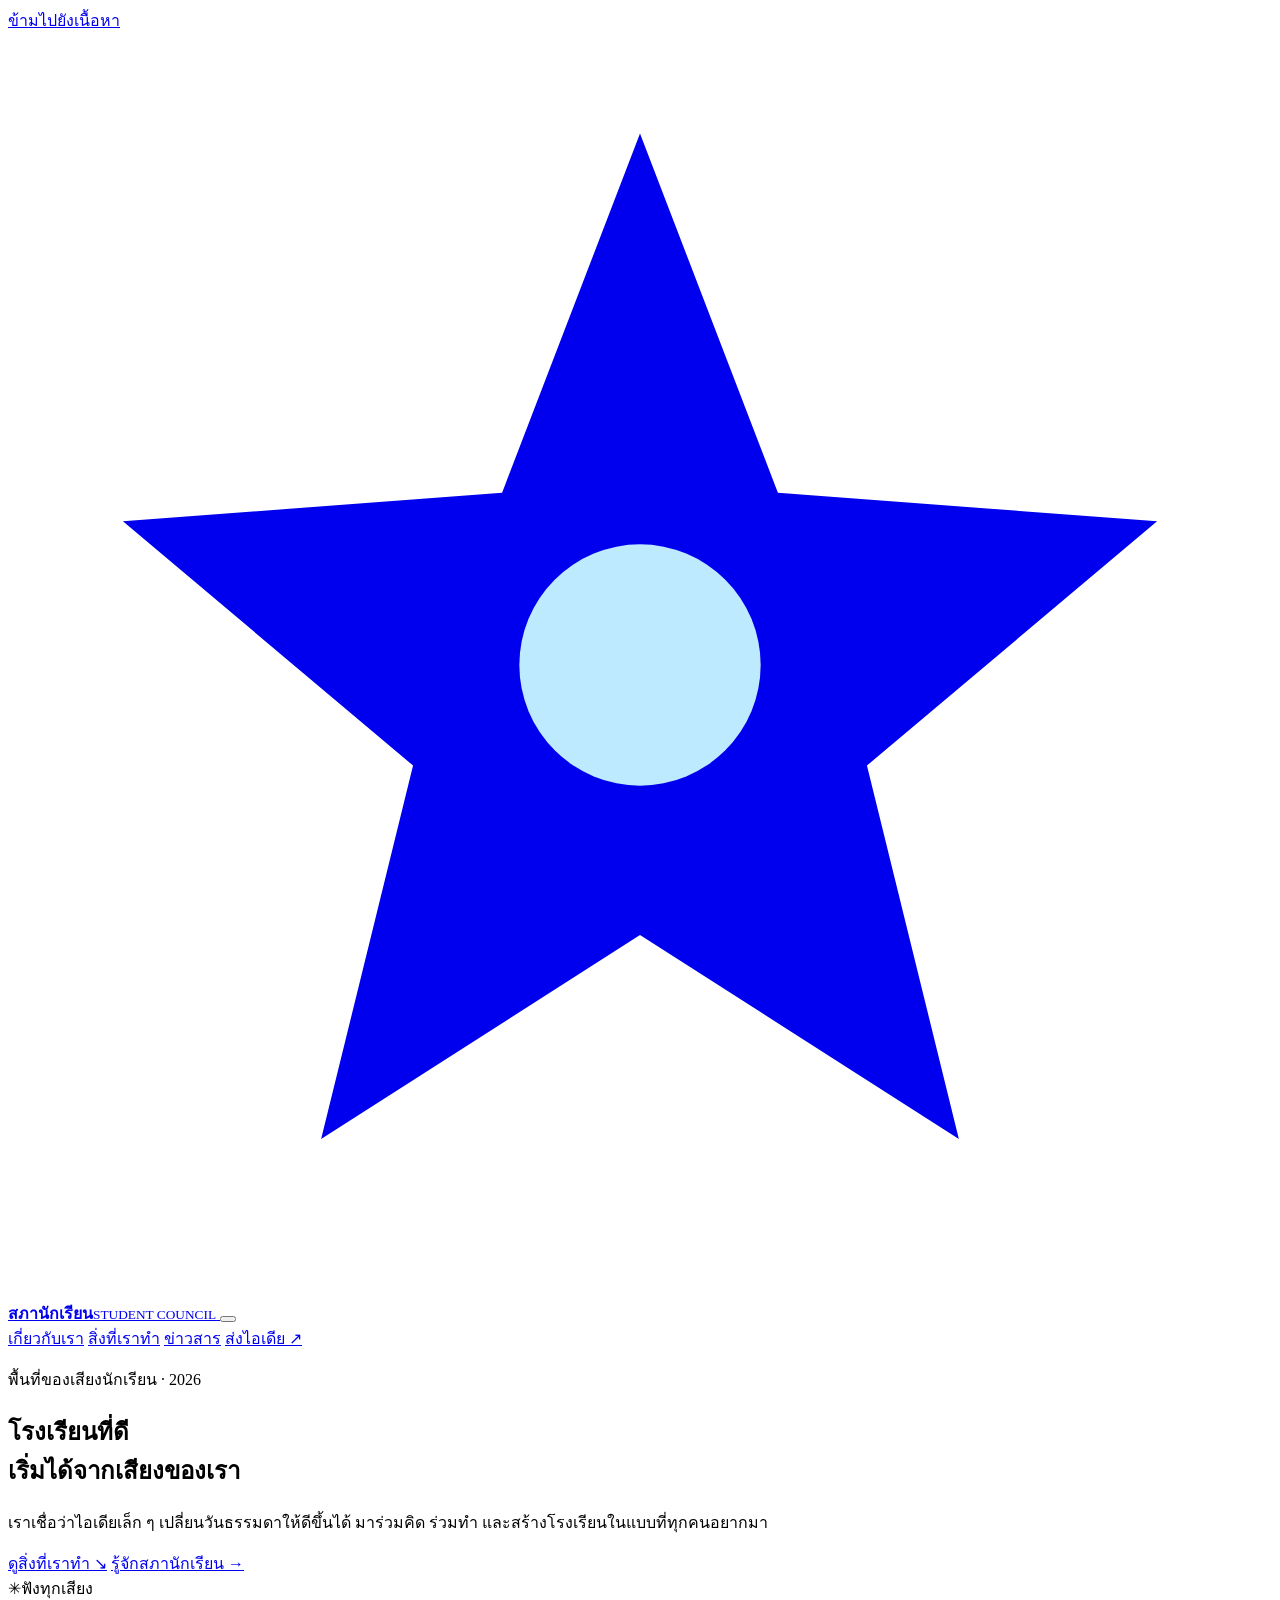
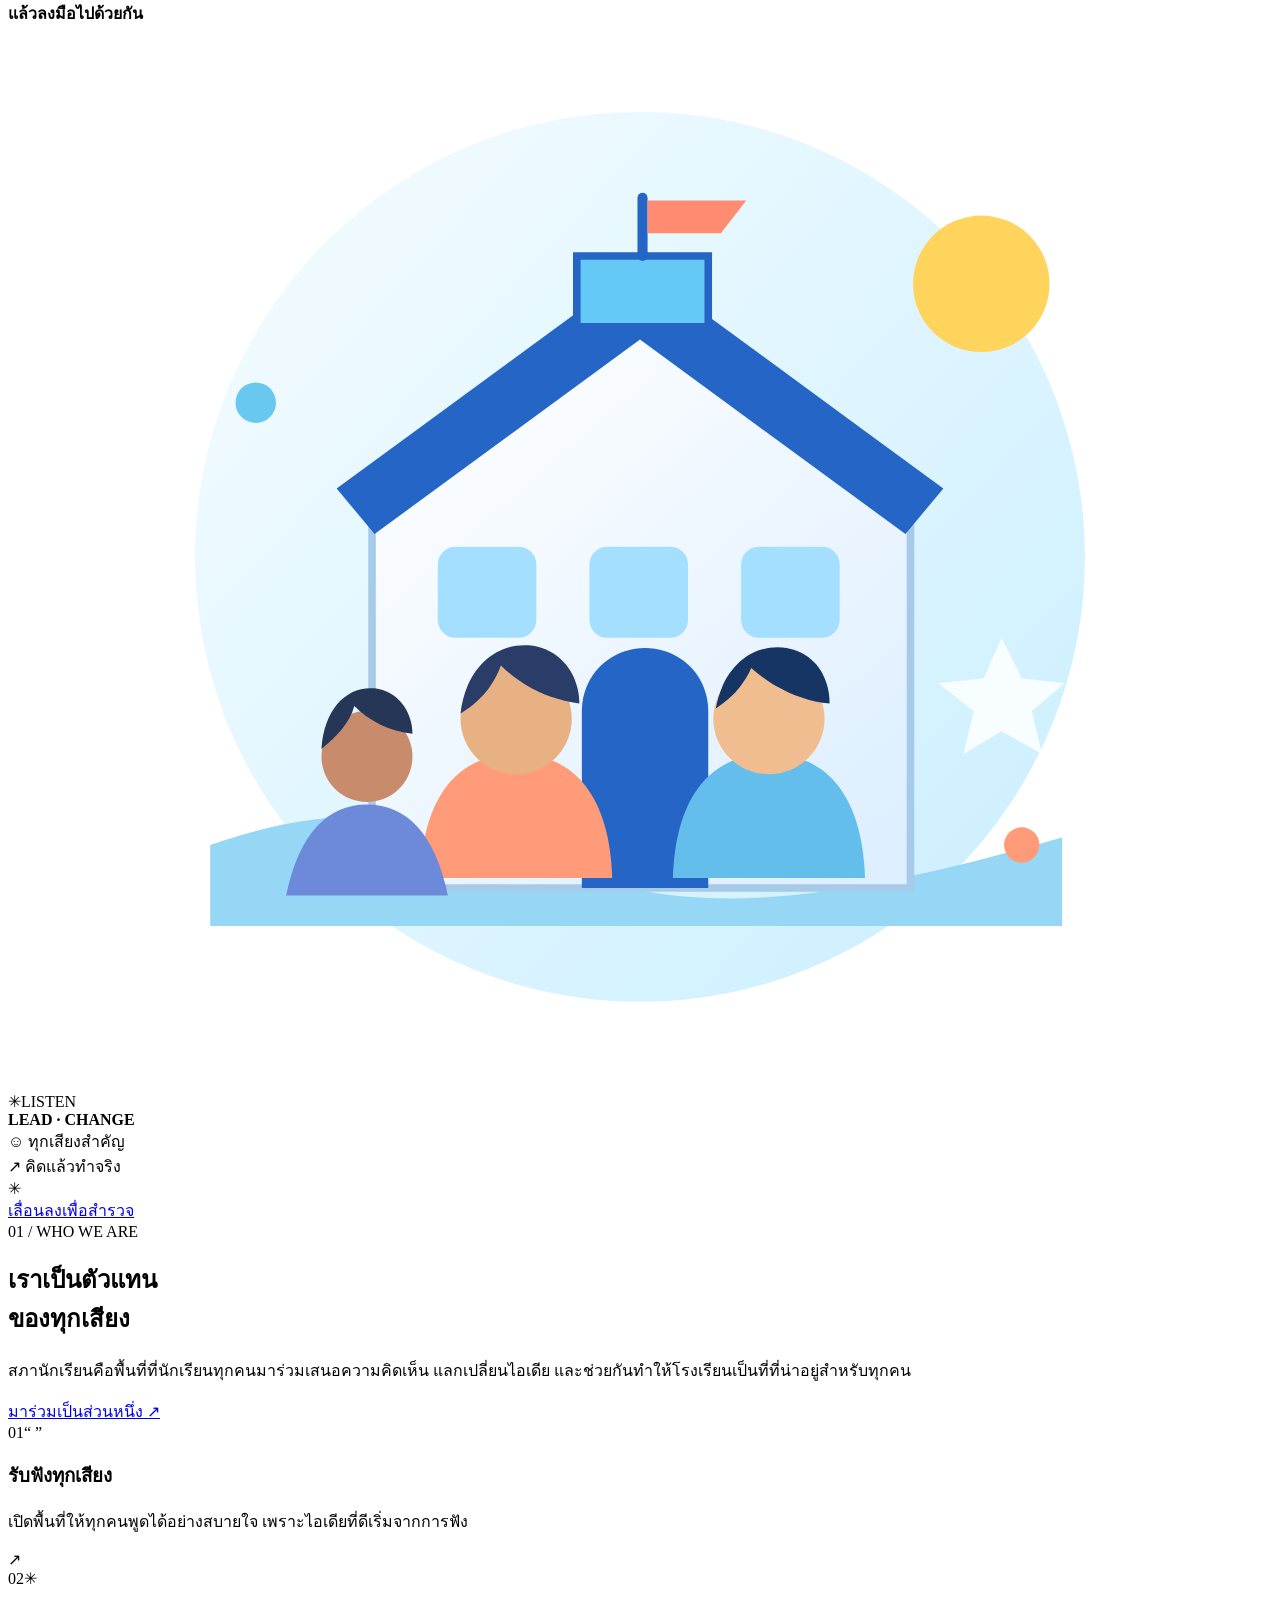
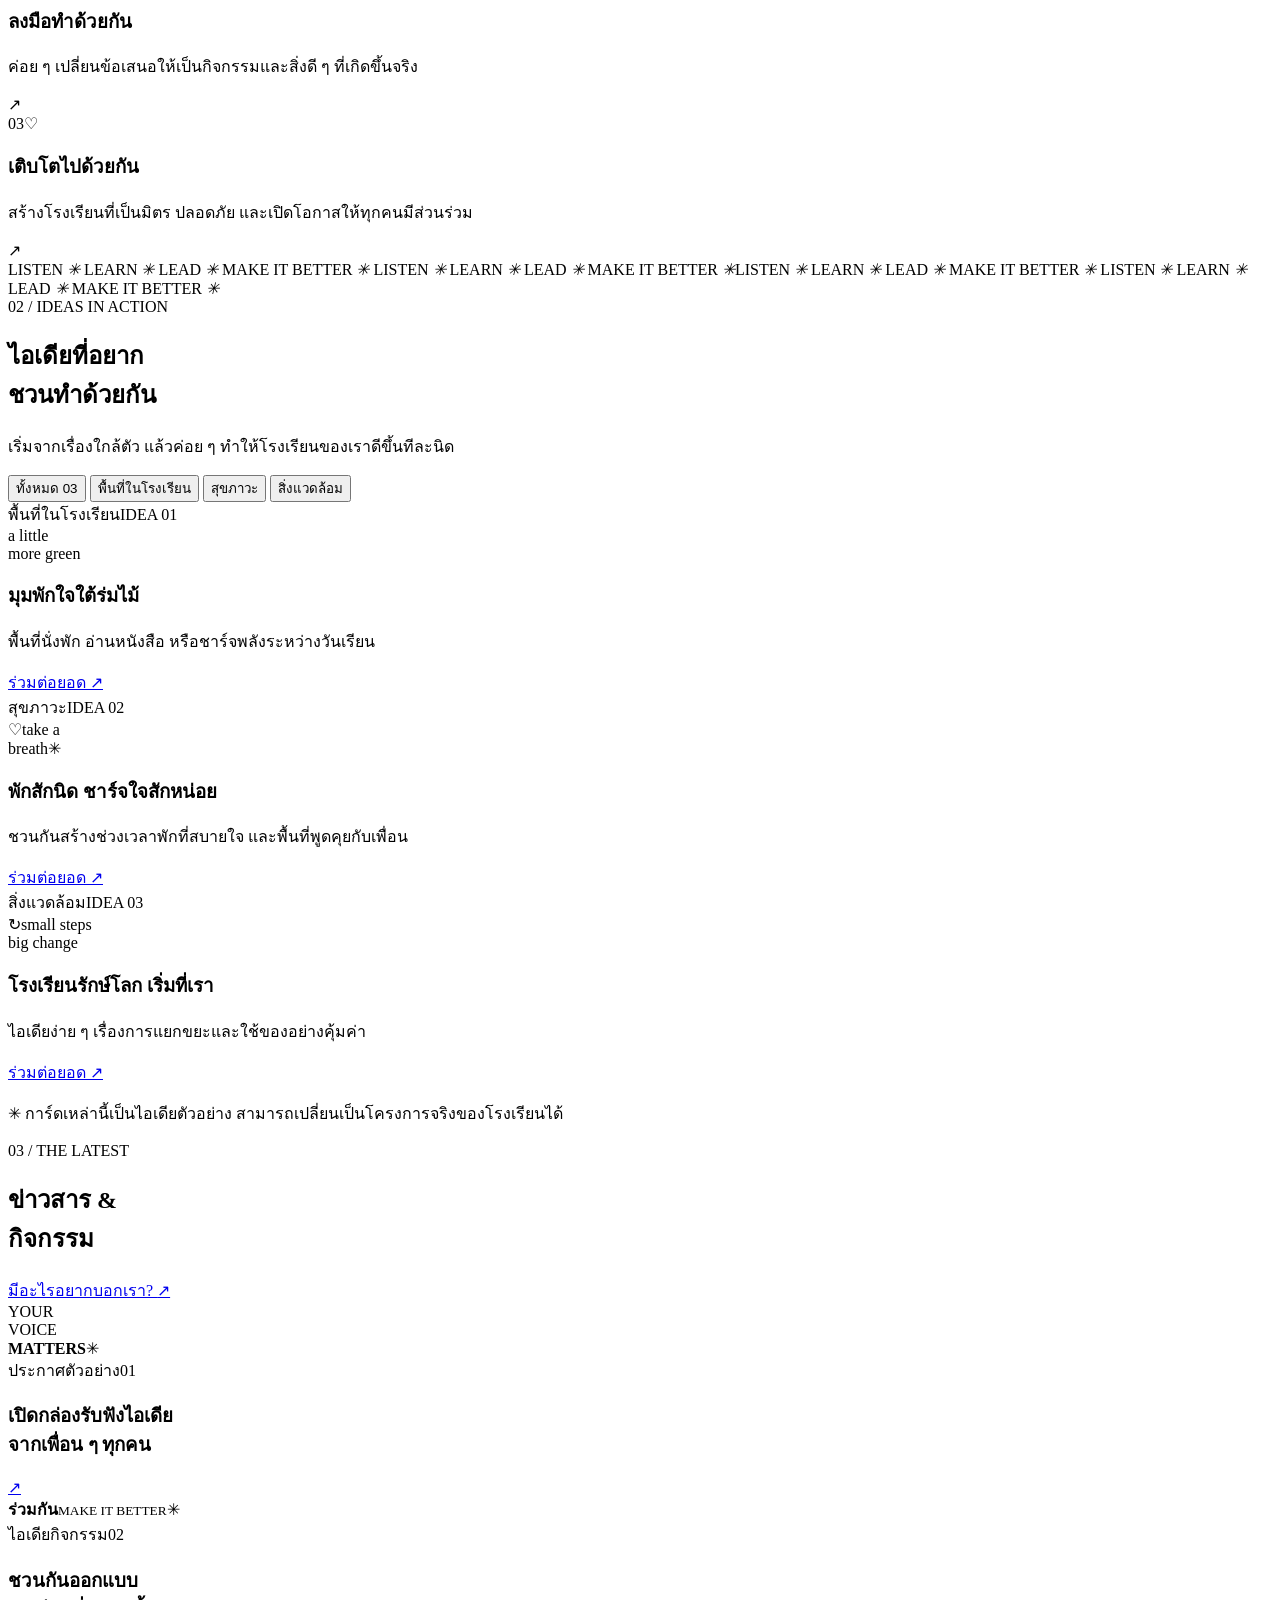
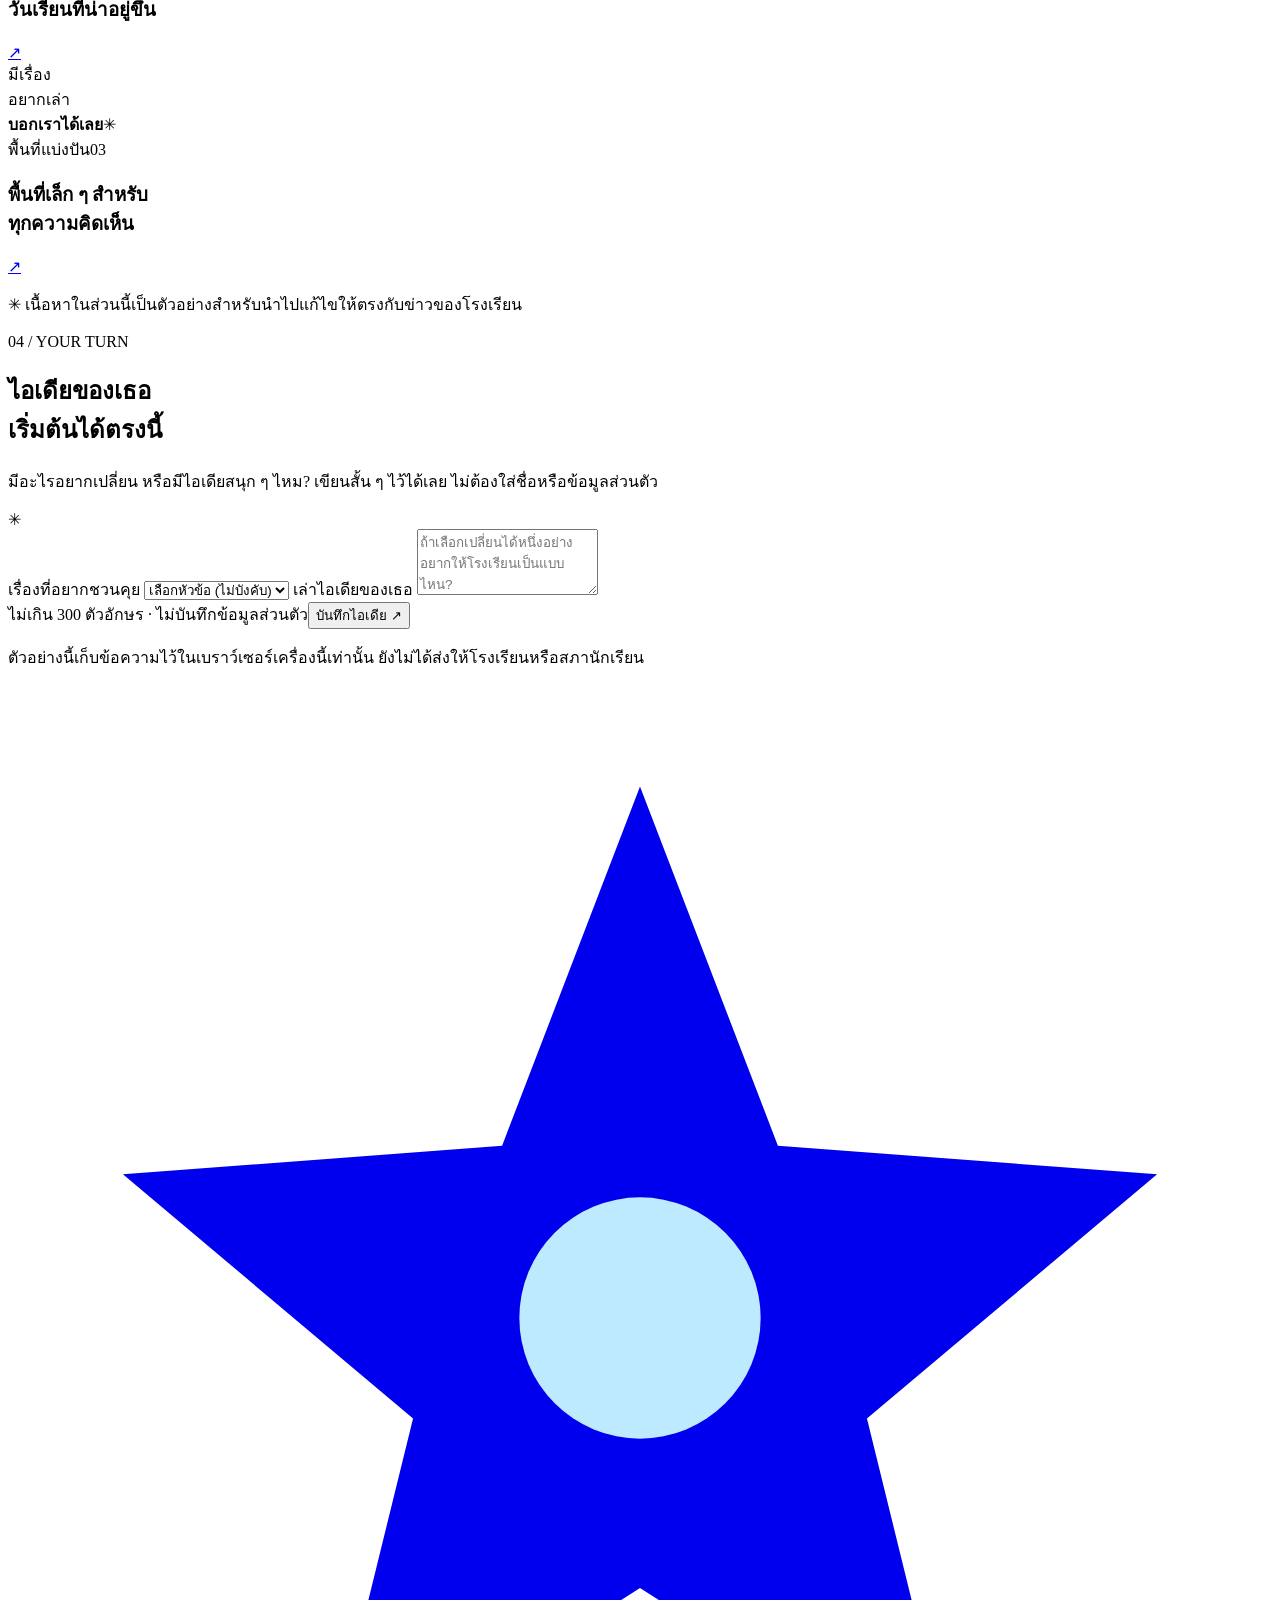
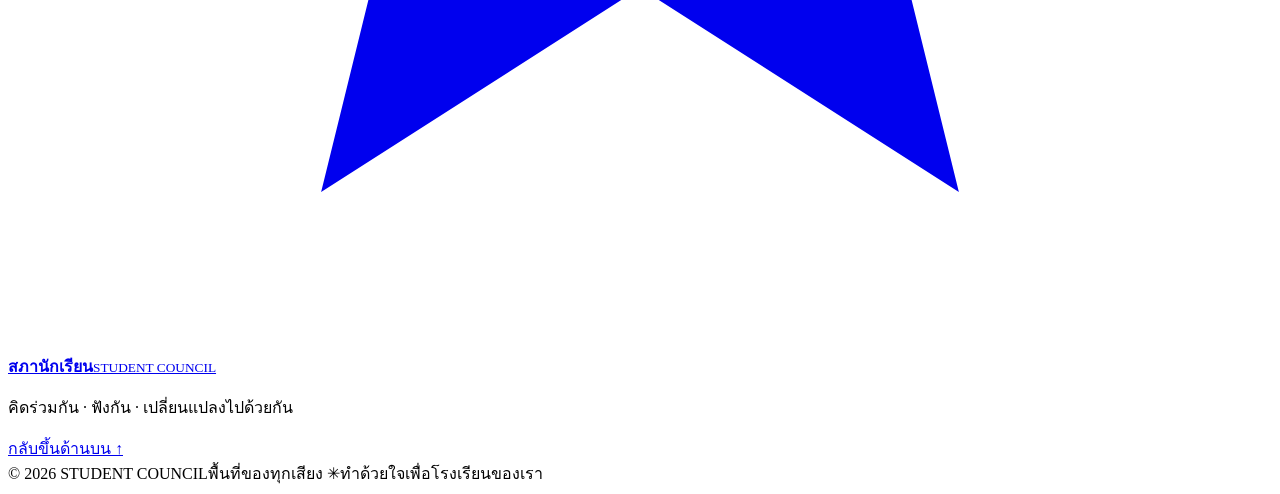
==== index.html @ ad459957 "Add Thai student council landing page" ====
<!doctype html>
<html lang="th">
  <head>
    <meta charset="utf-8" />
    <meta name="viewport" content="width=device-width, initial-scale=1" />
    <meta name="theme-color" content="#0f4fb7" />
    <meta name="description" content="พื้นที่ของเสียงนักเรียน ร่วมคิด ร่วมทำ ให้โรงเรียนเป็นที่ที่เราอยากมา" />
    <title>สภานักเรียน — เสียงของเราสร้างโรงเรียนได้</title>
    <link rel="icon" href="favicon.svg" type="image/svg+xml" />
    <link rel="stylesheet" href="styles.css" />
    <script src="script.js" defer></script>
  </head>
  <body>
    <a class="skip-link" href="#main">ข้ามไปยังเนื้อหา</a>
    <header class="site-header">
      <a class="brand" href="#top" aria-label="สภานักเรียน กลับไปด้านบน">
        <span class="brand-mark" aria-hidden="true">
          <svg viewBox="0 0 44 44" fill="none"><path d="M22 3.5 26.8 16l13.2 1-10.1 8.5 3.2 13L22 31.4 10.9 38.5l3.2-13L4 17l13.2-1L22 3.5Z" fill="currentColor"/><circle cx="22" cy="22" r="4.2" fill="#BDEAFF"/></svg>
        </span>
        <span class="brand-copy"><strong>สภานักเรียน</strong><small>STUDENT COUNCIL</small></span>
      </a>

      <button class="menu-toggle" type="button" aria-label="เปิดเมนู" aria-expanded="false" aria-controls="primary-nav">
        <span></span><span></span>
      </button>

      <nav class="primary-nav" id="primary-nav" aria-label="เมนูหลัก">
        <a href="#about">เกี่ยวกับเรา</a>
        <a href="#ideas">สิ่งที่เราทำ</a>
        <a href="#news">ข่าวสาร</a>
        <a class="nav-cta" href="#contact">ส่งไอเดีย <span aria-hidden="true">↗</span></a>
      </nav>
    </header>

    <main id="main">
      <section class="hero" id="top" aria-labelledby="hero-title">
        <div class="hero-copy">
          <p class="eyebrow"><span class="eyebrow-dot"></span> พื้นที่ของเสียงนักเรียน · 2026</p>
          <h1 id="hero-title">โรงเรียนที่ดี<br />เริ่มได้จาก<span>เสียงของเรา</span></h1>
          <p class="hero-intro">เราเชื่อว่าไอเดียเล็ก ๆ เปลี่ยนวันธรรมดาให้ดีขึ้นได้ มาร่วมคิด ร่วมทำ และสร้างโรงเรียนในแบบที่ทุกคนอยากมา</p>
          <div class="hero-actions">
            <a class="button button-light" href="#ideas">ดูสิ่งที่เราทำ <span aria-hidden="true">↘</span></a>
            <a class="text-link text-link-light" href="#about">รู้จักสภานักเรียน <span aria-hidden="true">→</span></a>
          </div>
          <div class="hero-note"><span class="note-icon" aria-hidden="true">✳</span><span>ฟังทุกเสียง<br /><strong>แล้วลงมือไปด้วยกัน</strong></span></div>
        </div>

        <div class="hero-art" aria-label="ภาพประกอบนักเรียนและอาคารเรียน" role="img">
          <div class="art-orbit orbit-one"></div><div class="art-orbit orbit-two"></div>
          <div class="art-card">
            <svg class="school-illustration" viewBox="0 0 500 420" xmlns="http://www.w3.org/2000/svg" role="presentation">
              <defs>
                <linearGradient id="sky" x1="50" y1="30" x2="440" y2="390" gradientUnits="userSpaceOnUse"><stop stop-color="#F8FDFF"/><stop offset="1" stop-color="#C8EEFF"/></linearGradient>
                <linearGradient id="building" x1="154" y1="126" x2="345" y2="345" gradientUnits="userSpaceOnUse"><stop stop-color="#FFFFFF"/><stop offset="1" stop-color="#DCEEFF"/></linearGradient>
              </defs>
              <circle cx="250" cy="210" r="176" fill="url(#sky)"/>
              <circle cx="385" cy="102" r="27" fill="#FFD45C"/>
              <path d="M80 324c54-19 91-12 130 5 53 24 106 21 207-8v35H80v-32Z" fill="#97D7F6"/>
              <path d="m144 184 106-77 107 77v157H144V184Z" fill="url(#building)" stroke="#A7CAE9" stroke-width="3" stroke-linejoin="round"/>
              <path d="m130 183 120-88 120 88-15 18-105-77-105 77-15-18Z" fill="#2465C5"/>
              <path d="M225 119h52V91h-52v28Z" fill="#65C8F6" stroke="#2465C5" stroke-width="3"/>
              <path d="M251 91V68" stroke="#2465C5" stroke-width="4" stroke-linecap="round"/><path d="M253 69h39l-10 13h-29V69Z" fill="#FF8C70"/>
              <rect x="170" y="206" width="39" height="36" rx="7" fill="#A5DFFF"/><rect x="230" y="206" width="39" height="36" rx="7" fill="#A5DFFF"/><rect x="290" y="206" width="39" height="36" rx="7" fill="#A5DFFF"/>
              <path d="M227 341v-70c0-14 11-25 25-25s25 11 25 25v70h-50Z" fill="#2465C5"/>
              <path d="M163 337c1-31 14-49 38-49s37 18 38 49h-76Z" fill="#FF9B78"/><circle cx="201" cy="274" r="22" fill="#E8B184"/><path d="M179 272c2-18 14-28 27-27 12 1 20 11 20 23-14-2-24-8-31-15-3 8-8 14-16 19Z" fill="#293D68"/>
              <path d="M263 337c1-31 14-49 38-49s37 18 38 49h-76Z" fill="#63BEEB"/><circle cx="301" cy="274" r="22" fill="#F0BD91"/><path d="M280 270c3-17 15-26 28-24 11 2 17 11 17 22-12-1-23-7-31-14-3 7-8 12-14 16Z" fill="#173564"/>
              <path d="M110 344c5-24 16-36 32-36s27 12 32 36h-64Z" fill="#6C89DA"/><circle cx="142" cy="289" r="18" fill="#C88C6D"/><path d="M124 286c1-16 10-25 21-24 9 1 15 9 15 18-9-1-17-5-23-11-2 7-7 12-13 17Z" fill="#253656"/>
              <path d="m393 242 8 16 17 2-13 11 4 17-16-9-15 9 4-17-14-11 18-2 7-16Z" fill="#FFFFFF" opacity=".85"/>
              <circle cx="98" cy="149" r="8" fill="#68C8EF"/><circle cx="401" cy="324" r="7" fill="#FF9B78"/>
            </svg>
            <div class="art-label"><span class="label-spark">✳</span><span>LISTEN<br /><b>LEAD · CHANGE</b></span></div>
          </div>
          <div class="float-chip chip-top"><span class="chip-smile">☺</span> ทุกเสียงสำคัญ</div>
          <div class="float-chip chip-bottom"><span class="chip-arrow">↗</span> คิดแล้วทำจริง</div>
          <span class="hero-scribble" aria-hidden="true">✳</span>
        </div>
        <a class="scroll-cue" href="#about"><span></span> เลื่อนลงเพื่อสำรวจ</a>
      </section>

      <section class="intro-section section-wrap" id="about" aria-labelledby="about-title">
        <div class="intro-kicker"><span class="section-index">01 / WHO WE ARE</span><span class="short-rule"></span></div>
        <div class="intro-grid">
          <h2 id="about-title">เราเป็นตัวแทน<br />ของ<span class="blue-word">ทุกเสียง</span></h2>
          <div class="intro-text"><p>สภานักเรียนคือพื้นที่ที่นักเรียนทุกคนมาร่วมเสนอความคิดเห็น แลกเปลี่ยนไอเดีย และช่วยกันทำให้โรงเรียนเป็นที่ที่น่าอยู่สำหรับทุกคน</p><a class="text-link" href="#contact">มาร่วมเป็นส่วนหนึ่ง <span aria-hidden="true">↗</span></a></div>
        </div>
        <div class="values-grid">
          <article class="value-card"><span class="value-number">01</span><span class="value-icon icon-speech" aria-hidden="true">“ ”</span><h3>รับฟังทุกเสียง</h3><p>เปิดพื้นที่ให้ทุกคนพูดได้อย่างสบายใจ เพราะไอเดียที่ดีเริ่มจากการฟัง</p><span class="value-arrow" aria-hidden="true">↗</span></article>
          <article class="value-card"><span class="value-number">02</span><span class="value-icon icon-hand" aria-hidden="true">✳</span><h3>ลงมือทำด้วยกัน</h3><p>ค่อย ๆ เปลี่ยนข้อเสนอให้เป็นกิจกรรมและสิ่งดี ๆ ที่เกิดขึ้นจริง</p><span class="value-arrow" aria-hidden="true">↗</span></article>
          <article class="value-card"><span class="value-number">03</span><span class="value-icon icon-heart" aria-hidden="true">♡</span><h3>เติบโตไปด้วยกัน</h3><p>สร้างโรงเรียนที่เป็นมิตร ปลอดภัย และเปิดโอกาสให้ทุกคนมีส่วนร่วม</p><span class="value-arrow" aria-hidden="true">↗</span></article>
        </div>
      </section>

      <div class="ticker" aria-label="ร่วมคิด ร่วมฟัง ร่วมเปลี่ยนแปลง"><div class="ticker-track" aria-hidden="true"><span>LISTEN <i>✳</i> LEARN <i>✳</i> LEAD <i>✳</i> MAKE IT BETTER <i>✳</i> LISTEN <i>✳</i> LEARN <i>✳</i> LEAD <i>✳</i> MAKE IT BETTER <i>✳</i></span><span>LISTEN <i>✳</i> LEARN <i>✳</i> LEAD <i>✳</i> MAKE IT BETTER <i>✳</i> LISTEN <i>✳</i> LEARN <i>✳</i> LEAD <i>✳</i> MAKE IT BETTER <i>✳</i></span></div></div>

      <section class="ideas-section section-wrap" id="ideas" aria-labelledby="ideas-title">
        <div class="section-heading"><div><span class="section-index">02 / IDEAS IN ACTION</span><h2 id="ideas-title">ไอเดียที่อยาก<br /><span class="blue-word">ชวนทำด้วยกัน</span></h2></div><p>เริ่มจากเรื่องใกล้ตัว แล้วค่อย ๆ ทำให้โรงเรียนของเราดีขึ้นทีละนิด</p></div>
        <div class="filter-row" role="group" aria-label="เลือกหมวดหมู่ไอเดีย">
          <button class="filter-button is-active" type="button" data-filter="all" aria-pressed="true">ทั้งหมด <span>03</span></button>
          <button class="filter-button" type="button" data-filter="place" aria-pressed="false">พื้นที่ในโรงเรียน</button>
          <button class="filter-button" type="button" data-filter="wellbeing" aria-pressed="false">สุขภาวะ</button>
          <button class="filter-button" type="button" data-filter="green" aria-pressed="false">สิ่งแวดล้อม</button>
        </div>
        <div class="idea-grid">
          <article class="idea-card idea-blue" data-category="place"><div class="idea-card-top"><span class="idea-category">พื้นที่ในโรงเรียน</span><span class="idea-no">IDEA 01</span></div><div class="idea-art idea-art-one" aria-hidden="true"><span class="sun-shape"></span><span class="plant plant-a"></span><span class="plant plant-b"></span><span class="bench"></span><span class="art-caption">a little<br />more green</span></div><div class="idea-card-copy"><h3>มุมพักใจใต้ร่มไม้</h3><p>พื้นที่นั่งพัก อ่านหนังสือ หรือชาร์จพลังระหว่างวันเรียน</p><a href="#contact" aria-label="ส่งไอเดียเกี่ยวกับมุมพักใจใต้ร่มไม้">ร่วมต่อยอด <span aria-hidden="true">↗</span></a></div></article>
          <article class="idea-card idea-lilac" data-category="wellbeing"><div class="idea-card-top"><span class="idea-category">สุขภาวะ</span><span class="idea-no">IDEA 02</span></div><div class="idea-art idea-art-two" aria-hidden="true"><span class="cloud-shape"></span><span class="heart-shape">♡</span><span class="art-caption">take a<br />breath</span><span class="spark-shape">✳</span></div><div class="idea-card-copy"><h3>พักสักนิด ชาร์จใจสักหน่อย</h3><p>ชวนกันสร้างช่วงเวลาพักที่สบายใจ และพื้นที่พูดคุยกับเพื่อน</p><a href="#contact" aria-label="ส่งไอเดียเกี่ยวกับพื้นที่พักใจ">ร่วมต่อยอด <span aria-hidden="true">↗</span></a></div></article>
          <article class="idea-card idea-yellow" data-category="green"><div class="idea-card-top"><span class="idea-category">สิ่งแวดล้อม</span><span class="idea-no">IDEA 03</span></div><div class="idea-art idea-art-three" aria-hidden="true"><span class="recycle-shape">↻</span><span class="leaf leaf-a"></span><span class="leaf leaf-b"></span><span class="art-caption">small steps<br />big change</span></div><div class="idea-card-copy"><h3>โรงเรียนรักษ์โลก เริ่มที่เรา</h3><p>ไอเดียง่าย ๆ เรื่องการแยกขยะและใช้ของอย่างคุ้มค่า</p><a href="#contact" aria-label="ส่งไอเดียเกี่ยวกับสิ่งแวดล้อม">ร่วมต่อยอด <span aria-hidden="true">↗</span></a></div></article>
        </div>
        <p class="sample-note"><span aria-hidden="true">✳</span> การ์ดเหล่านี้เป็นไอเดียตัวอย่าง สามารถเปลี่ยนเป็นโครงการจริงของโรงเรียนได้</p>
      </section>

      <section class="news-section" id="news" aria-labelledby="news-title">
        <div class="section-wrap news-inner">
          <div class="section-heading news-heading"><div><span class="section-index">03 / THE LATEST</span><h2 id="news-title">ข่าวสาร &<br /><span class="blue-word">กิจกรรม</span></h2></div><a class="text-link" href="#contact">มีอะไรอยากบอกเรา? <span aria-hidden="true">↗</span></a></div>
          <div class="news-grid">
            <article class="news-card news-featured"><div class="news-visual news-visual-one"><span class="news-sticker">YOUR<br />VOICE<br /><b>MATTERS</b></span><span class="news-flower">✳</span></div><div class="news-meta"><span>ประกาศตัวอย่าง</span><span>01</span></div><h3>เปิดกล่องรับฟังไอเดีย<br />จากเพื่อน ๆ ทุกคน</h3><a class="news-arrow" href="#contact" aria-label="ไปยังแบบฟอร์มส่งไอเดีย">↗</a></article>
            <article class="news-card"><div class="news-visual news-visual-two"><span class="news-calendar"><b>ร่วม</b><strong>กัน</strong><small>MAKE IT BETTER</small></span><span class="news-flower">✳</span></div><div class="news-meta"><span>ไอเดียกิจกรรม</span><span>02</span></div><h3>ชวนกันออกแบบ<br />วันเรียนที่น่าอยู่ขึ้น</h3><a class="news-arrow" href="#ideas" aria-label="ดูไอเดียกิจกรรม">↗</a></article>
            <article class="news-card"><div class="news-visual news-visual-three"><span class="news-note-card">มีเรื่อง<br />อยากเล่า<br /><b>บอกเราได้เลย</b></span><span class="news-flower">✳</span></div><div class="news-meta"><span>พื้นที่แบ่งปัน</span><span>03</span></div><h3>พื้นที่เล็ก ๆ สำหรับ<br />ทุกความคิดเห็น</h3><a class="news-arrow" href="#contact" aria-label="ส่งความคิดเห็น">↗</a></article>
          </div>
          <p class="sample-note news-note"><span aria-hidden="true">✳</span> เนื้อหาในส่วนนี้เป็นตัวอย่างสำหรับนำไปแก้ไขให้ตรงกับข่าวของโรงเรียน</p>
        </div>
      </section>

      <section class="contact-section section-wrap" id="contact" aria-labelledby="contact-title">
        <div class="contact-panel">
          <div class="contact-copy"><span class="section-index">04 / YOUR TURN</span><h2 id="contact-title">ไอเดียของเธอ<br />เริ่มต้นได้<span>ตรงนี้</span></h2><p>มีอะไรอยากเปลี่ยน หรือมีไอเดียสนุก ๆ ไหม? เขียนสั้น ๆ ไว้ได้เลย ไม่ต้องใส่ชื่อหรือข้อมูลส่วนตัว</p><div class="contact-doodle" aria-hidden="true">✳</div></div>
          <form class="idea-form" id="idea-form">
            <label for="idea-category">เรื่องที่อยากชวนคุย</label>
            <select id="idea-category" name="category"><option value="ทั่วไป">เลือกหัวข้อ (ไม่บังคับ)</option><option>พื้นที่ในโรงเรียน</option><option>สุขภาวะ</option><option>สิ่งแวดล้อม</option><option>กิจกรรม</option><option>อื่น ๆ</option></select>
            <label for="idea-message">เล่าไอเดียของเธอ</label>
            <textarea id="idea-message" name="message" rows="4" maxlength="300" placeholder="ถ้าเลือกเปลี่ยนได้หนึ่งอย่าง อยากให้โรงเรียนเป็นแบบไหน?" required></textarea>
            <div class="form-foot"><span>ไม่เกิน 300 ตัวอักษร · ไม่บันทึกข้อมูลส่วนตัว</span><button class="button button-dark" type="submit">บันทึกไอเดีย <span aria-hidden="true">↗</span></button></div>
            <p class="form-status" id="form-status" role="status" aria-live="polite"></p>
            <p class="privacy-note">ตัวอย่างนี้เก็บข้อความไว้ในเบราว์เซอร์เครื่องนี้เท่านั้น ยังไม่ได้ส่งให้โรงเรียนหรือสภานักเรียน</p>
          </form>
        </div>
      </section>
    </main>

    <footer class="site-footer">
      <div class="footer-top"><a class="brand brand-footer" href="#top"><span class="brand-mark" aria-hidden="true"><svg viewBox="0 0 44 44" fill="none"><path d="M22 3.5 26.8 16l13.2 1-10.1 8.5 3.2 13L22 31.4 10.9 38.5l3.2-13L4 17l13.2-1L22 3.5Z" fill="currentColor"/><circle cx="22" cy="22" r="4.2" fill="#BDEAFF"/></svg></span><span class="brand-copy"><strong>สภานักเรียน</strong><small>STUDENT COUNCIL</small></span></a><p>คิดร่วมกัน · ฟังกัน · เปลี่ยนแปลงไปด้วยกัน</p><a class="back-top" href="#top">กลับขึ้นด้านบน ↑</a></div>
      <div class="footer-bottom"><span>© 2026 STUDENT COUNCIL</span><span>พื้นที่ของทุกเสียง ✳</span><span>ทำด้วยใจเพื่อโรงเรียนของเรา</span></div>
    </footer>
    <div class="toast" id="toast" aria-live="polite" role="status"></div>
  </body>
</html>
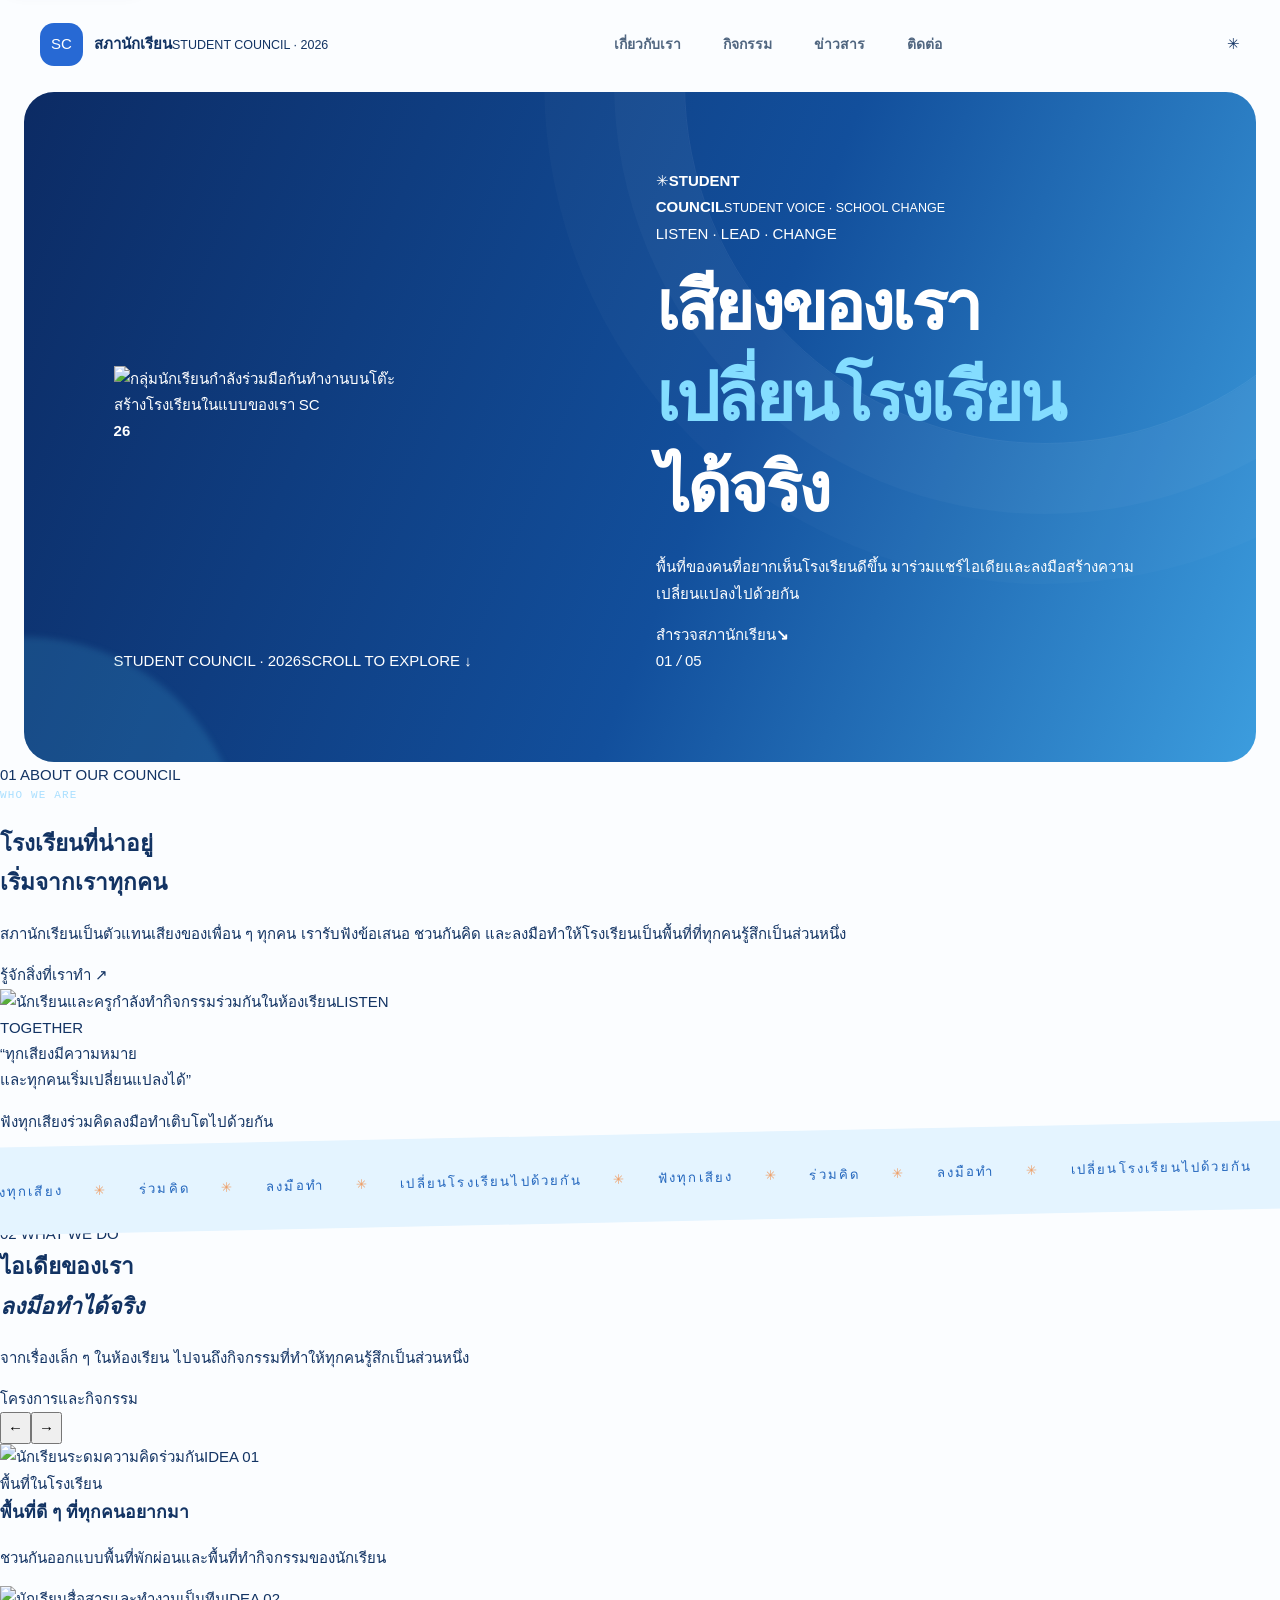
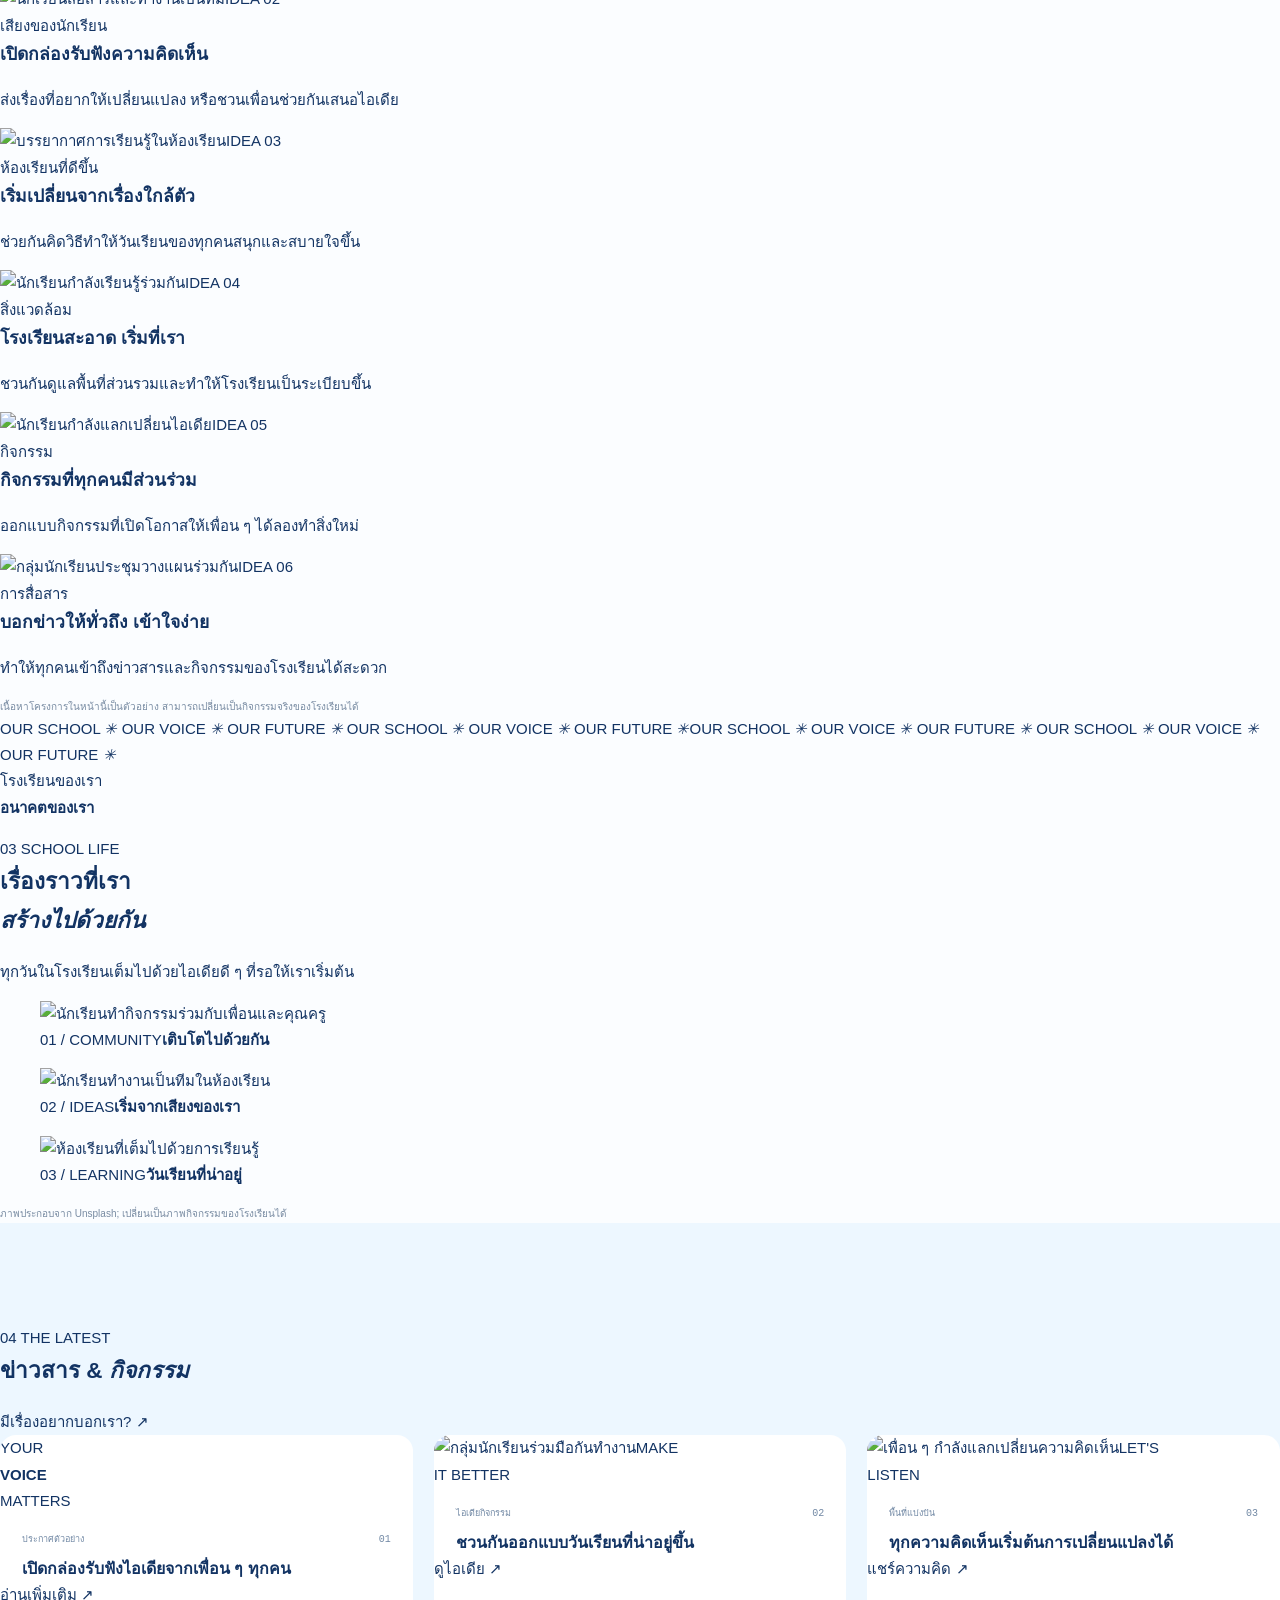
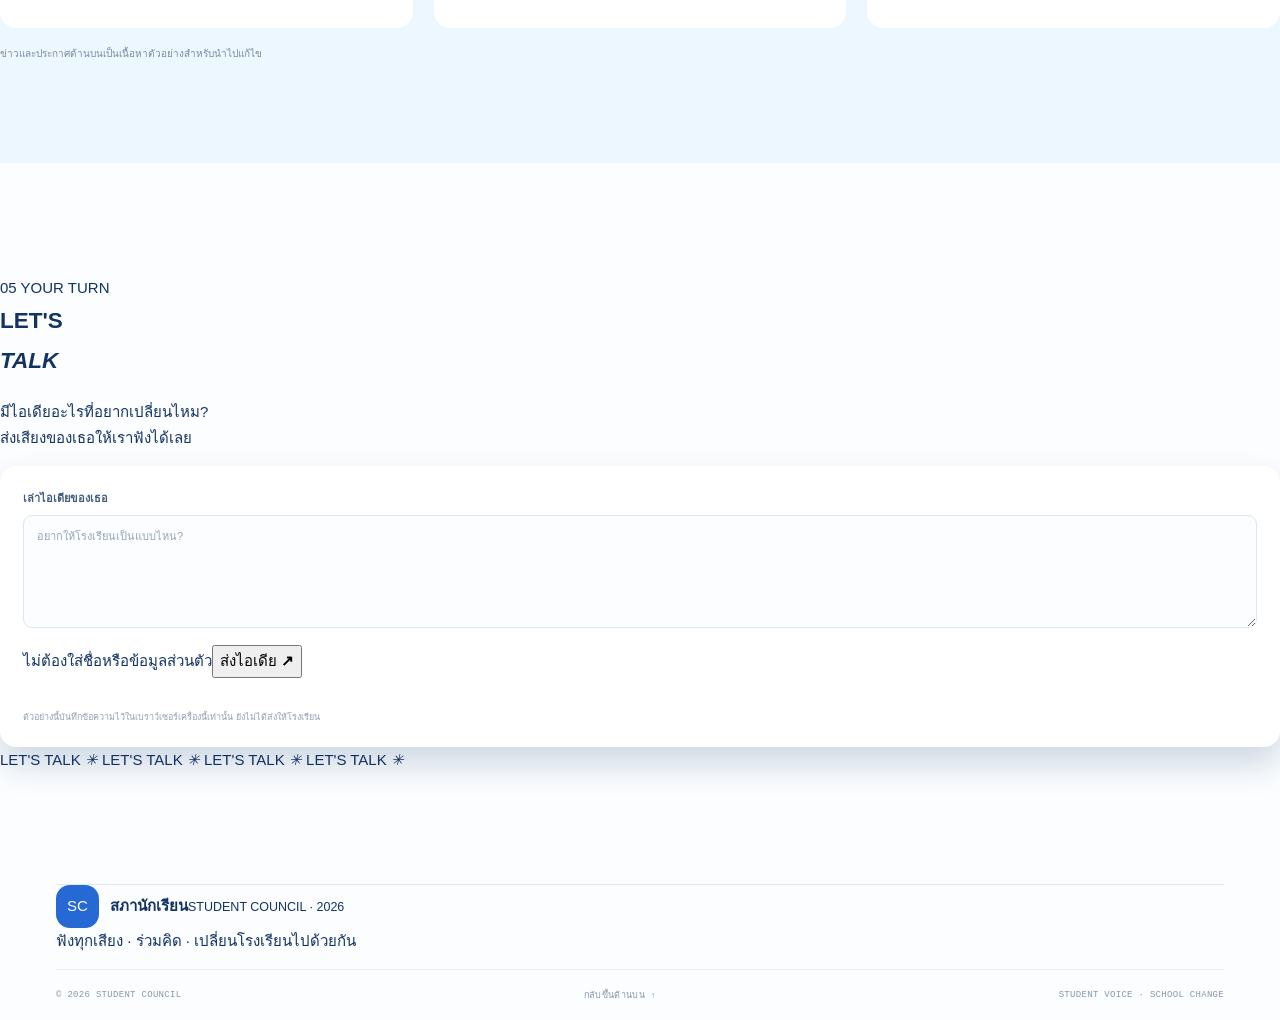
==== commit d0e9367b: "Refine student council design: index.html" ====
--- a/index.html
+++ b/index.html
@@ -3,9 +3,9 @@
   <head>
     <meta charset="utf-8" />
     <meta name="viewport" content="width=device-width, initial-scale=1" />
-    <meta name="theme-color" content="#0f4fb7" />
-    <meta name="description" content="พื้นที่ของเสียงนักเรียน ร่วมคิด ร่วมทำ ให้โรงเรียนเป็นที่ที่เราอยากมา" />
-    <title>สภานักเรียน — เสียงของเราสร้างโรงเรียนได้</title>
+    <meta name="theme-color" content="#050914" />
+    <meta name="description" content="สภานักเรียน — เปิดพื้นที่ให้ทุกเสียง ร่วมคิดและลงมือเปลี่ยนโรงเรียนของเรา" />
+    <title>สภานักเรียน — เสียงของเรา เปลี่ยนโรงเรียน</title>
     <link rel="icon" href="favicon.svg" type="image/svg+xml" />
     <link rel="stylesheet" href="styles.css" />
     <script src="script.js" defer></script>
@@ -14,133 +14,98 @@
     <a class="skip-link" href="#main">ข้ามไปยังเนื้อหา</a>
     <header class="site-header">
       <a class="brand" href="#top" aria-label="สภานักเรียน กลับไปด้านบน">
-        <span class="brand-mark" aria-hidden="true">
-          <svg viewBox="0 0 44 44" fill="none"><path d="M22 3.5 26.8 16l13.2 1-10.1 8.5 3.2 13L22 31.4 10.9 38.5l3.2-13L4 17l13.2-1L22 3.5Z" fill="currentColor"/><circle cx="22" cy="22" r="4.2" fill="#BDEAFF"/></svg>
-        </span>
-        <span class="brand-copy"><strong>สภานักเรียน</strong><small>STUDENT COUNCIL</small></span>
+        <span class="brand-mark" aria-hidden="true">SC</span>
+        <span class="brand-name"><strong>สภานักเรียน</strong><small>STUDENT COUNCIL · 2026</small></span>
       </a>
-
-      <button class="menu-toggle" type="button" aria-label="เปิดเมนู" aria-expanded="false" aria-controls="primary-nav">
-        <span></span><span></span>
-      </button>
-
       <nav class="primary-nav" id="primary-nav" aria-label="เมนูหลัก">
-        <a href="#about">เกี่ยวกับเรา</a>
-        <a href="#ideas">สิ่งที่เราทำ</a>
-        <a href="#news">ข่าวสาร</a>
-        <a class="nav-cta" href="#contact">ส่งไอเดีย <span aria-hidden="true">↗</span></a>
+        <a href="#about">เกี่ยวกับเรา</a><a href="#projects">กิจกรรม</a><a href="#news">ข่าวสาร</a><a href="#contact">ติดต่อ</a>
       </nav>
+      <a class="header-star" href="#contact" aria-label="ส่งไอเดีย">✳</a>
+      <button class="menu-toggle" type="button" aria-label="เปิดเมนู" aria-expanded="false" aria-controls="primary-nav"><span></span><span></span></button>
     </header>
 
     <main id="main">
       <section class="hero" id="top" aria-labelledby="hero-title">
+        <div class="hero-photo">
+          <img src="https://images.unsplash.com/photo-1758270705317-3ef6142d306f?auto=format&amp;fit=crop&amp;fm=jpg&amp;q=85&amp;w=1800" alt="กลุ่มนักเรียนกำลังร่วมมือกันทำงานบนโต๊ะ" fetchpriority="high" />
+          <div class="photo-wash"></div>
+          <span class="photo-caption"><i></i> สร้างโรงเรียนในแบบของเรา</span>
+          <span class="photo-stamp" aria-hidden="true">SC<br /><b>26</b></span>
+        </div>
         <div class="hero-copy">
-          <p class="eyebrow"><span class="eyebrow-dot"></span> พื้นที่ของเสียงนักเรียน · 2026</p>
-          <h1 id="hero-title">โรงเรียนที่ดี<br />เริ่มได้จาก<span>เสียงของเรา</span></h1>
-          <p class="hero-intro">เราเชื่อว่าไอเดียเล็ก ๆ เปลี่ยนวันธรรมดาให้ดีขึ้นได้ มาร่วมคิด ร่วมทำ และสร้างโรงเรียนในแบบที่ทุกคนอยากมา</p>
-          <div class="hero-actions">
-            <a class="button button-light" href="#ideas">ดูสิ่งที่เราทำ <span aria-hidden="true">↘</span></a>
-            <a class="text-link text-link-light" href="#about">รู้จักสภานักเรียน <span aria-hidden="true">→</span></a>
-          </div>
-          <div class="hero-note"><span class="note-icon" aria-hidden="true">✳</span><span>ฟังทุกเสียง<br /><strong>แล้วลงมือไปด้วยกัน</strong></span></div>
+          <div class="hero-wordmark"><span class="wordmark-icon" aria-hidden="true">✳</span><span><strong>STUDENT<br />COUNCIL</strong><small>STUDENT VOICE · SCHOOL CHANGE</small></span></div>
+          <p class="hero-kicker">LISTEN · LEAD · CHANGE</p>
+          <h1 id="hero-title">เสียงของเรา<br /><span>เปลี่ยนโรงเรียน</span><br />ได้จริง</h1>
+          <p class="hero-description">พื้นที่ของคนที่อยากเห็นโรงเรียนดีขึ้น มาร่วมแชร์ไอเดียและลงมือสร้างความเปลี่ยนแปลงไปด้วยกัน</p>
+          <a class="hero-link" href="#about"><span>สำรวจสภานักเรียน</span><b aria-hidden="true">↘</b></a>
         </div>
-
-        <div class="hero-art" aria-label="ภาพประกอบนักเรียนและอาคารเรียน" role="img">
-          <div class="art-orbit orbit-one"></div><div class="art-orbit orbit-two"></div>
-          <div class="art-card">
-            <svg class="school-illustration" viewBox="0 0 500 420" xmlns="http://www.w3.org/2000/svg" role="presentation">
-              <defs>
-                <linearGradient id="sky" x1="50" y1="30" x2="440" y2="390" gradientUnits="userSpaceOnUse"><stop stop-color="#F8FDFF"/><stop offset="1" stop-color="#C8EEFF"/></linearGradient>
-                <linearGradient id="building" x1="154" y1="126" x2="345" y2="345" gradientUnits="userSpaceOnUse"><stop stop-color="#FFFFFF"/><stop offset="1" stop-color="#DCEEFF"/></linearGradient>
-              </defs>
-              <circle cx="250" cy="210" r="176" fill="url(#sky)"/>
-              <circle cx="385" cy="102" r="27" fill="#FFD45C"/>
-              <path d="M80 324c54-19 91-12 130 5 53 24 106 21 207-8v35H80v-32Z" fill="#97D7F6"/>
-              <path d="m144 184 106-77 107 77v157H144V184Z" fill="url(#building)" stroke="#A7CAE9" stroke-width="3" stroke-linejoin="round"/>
-              <path d="m130 183 120-88 120 88-15 18-105-77-105 77-15-18Z" fill="#2465C5"/>
-              <path d="M225 119h52V91h-52v28Z" fill="#65C8F6" stroke="#2465C5" stroke-width="3"/>
-              <path d="M251 91V68" stroke="#2465C5" stroke-width="4" stroke-linecap="round"/><path d="M253 69h39l-10 13h-29V69Z" fill="#FF8C70"/>
-              <rect x="170" y="206" width="39" height="36" rx="7" fill="#A5DFFF"/><rect x="230" y="206" width="39" height="36" rx="7" fill="#A5DFFF"/><rect x="290" y="206" width="39" height="36" rx="7" fill="#A5DFFF"/>
-              <path d="M227 341v-70c0-14 11-25 25-25s25 11 25 25v70h-50Z" fill="#2465C5"/>
-              <path d="M163 337c1-31 14-49 38-49s37 18 38 49h-76Z" fill="#FF9B78"/><circle cx="201" cy="274" r="22" fill="#E8B184"/><path d="M179 272c2-18 14-28 27-27 12 1 20 11 20 23-14-2-24-8-31-15-3 8-8 14-16 19Z" fill="#293D68"/>
-              <path d="M263 337c1-31 14-49 38-49s37 18 38 49h-76Z" fill="#63BEEB"/><circle cx="301" cy="274" r="22" fill="#F0BD91"/><path d="M280 270c3-17 15-26 28-24 11 2 17 11 17 22-12-1-23-7-31-14-3 7-8 12-14 16Z" fill="#173564"/>
-              <path d="M110 344c5-24 16-36 32-36s27 12 32 36h-64Z" fill="#6C89DA"/><circle cx="142" cy="289" r="18" fill="#C88C6D"/><path d="M124 286c1-16 10-25 21-24 9 1 15 9 15 18-9-1-17-5-23-11-2 7-7 12-13 17Z" fill="#253656"/>
-              <path d="m393 242 8 16 17 2-13 11 4 17-16-9-15 9 4-17-14-11 18-2 7-16Z" fill="#FFFFFF" opacity=".85"/>
-              <circle cx="98" cy="149" r="8" fill="#68C8EF"/><circle cx="401" cy="324" r="7" fill="#FF9B78"/>
-            </svg>
-            <div class="art-label"><span class="label-spark">✳</span><span>LISTEN<br /><b>LEAD · CHANGE</b></span></div>
-          </div>
-          <div class="float-chip chip-top"><span class="chip-smile">☺</span> ทุกเสียงสำคัญ</div>
-          <div class="float-chip chip-bottom"><span class="chip-arrow">↗</span> คิดแล้วทำจริง</div>
-          <span class="hero-scribble" aria-hidden="true">✳</span>
-        </div>
-        <a class="scroll-cue" href="#about"><span></span> เลื่อนลงเพื่อสำรวจ</a>
+        <div class="hero-bottom"><span>STUDENT COUNCIL · 2026</span><span class="hero-line"></span><span>SCROLL TO EXPLORE ↓</span></div>
+        <span class="hero-counter">01 <i>/</i> 05</span>
       </section>
 
-      <section class="intro-section section-wrap" id="about" aria-labelledby="about-title">
-        <div class="intro-kicker"><span class="section-index">01 / WHO WE ARE</span><span class="short-rule"></span></div>
-        <div class="intro-grid">
-          <h2 id="about-title">เราเป็นตัวแทน<br />ของ<span class="blue-word">ทุกเสียง</span></h2>
-          <div class="intro-text"><p>สภานักเรียนคือพื้นที่ที่นักเรียนทุกคนมาร่วมเสนอความคิดเห็น แลกเปลี่ยนไอเดีย และช่วยกันทำให้โรงเรียนเป็นที่ที่น่าอยู่สำหรับทุกคน</p><a class="text-link" href="#contact">มาร่วมเป็นส่วนหนึ่ง <span aria-hidden="true">↗</span></a></div>
+      <section class="about-section section-pad" id="about" aria-labelledby="about-title">
+        <div class="section-label"><span>01</span> ABOUT OUR COUNCIL</div>
+        <div class="about-main">
+          <p class="eyebrow">WHO WE ARE</p>
+          <h2 id="about-title">โรงเรียนที่น่าอยู่<br />เริ่มจากเรา<span>ทุกคน</span></h2>
+          <p class="about-text">สภานักเรียนเป็นตัวแทนเสียงของเพื่อน ๆ ทุกคน เรารับฟังข้อเสนอ ชวนกันคิด และลงมือทำให้โรงเรียนเป็นพื้นที่ที่ทุกคนรู้สึกเป็นส่วนหนึ่ง</p>
+          <a class="underlink" href="#projects">รู้จักสิ่งที่เราทำ <span aria-hidden="true">↗</span></a>
         </div>
-        <div class="values-grid">
-          <article class="value-card"><span class="value-number">01</span><span class="value-icon icon-speech" aria-hidden="true">“ ”</span><h3>รับฟังทุกเสียง</h3><p>เปิดพื้นที่ให้ทุกคนพูดได้อย่างสบายใจ เพราะไอเดียที่ดีเริ่มจากการฟัง</p><span class="value-arrow" aria-hidden="true">↗</span></article>
-          <article class="value-card"><span class="value-number">02</span><span class="value-icon icon-hand" aria-hidden="true">✳</span><h3>ลงมือทำด้วยกัน</h3><p>ค่อย ๆ เปลี่ยนข้อเสนอให้เป็นกิจกรรมและสิ่งดี ๆ ที่เกิดขึ้นจริง</p><span class="value-arrow" aria-hidden="true">↗</span></article>
-          <article class="value-card"><span class="value-number">03</span><span class="value-icon icon-heart" aria-hidden="true">♡</span><h3>เติบโตไปด้วยกัน</h3><p>สร้างโรงเรียนที่เป็นมิตร ปลอดภัย และเปิดโอกาสให้ทุกคนมีส่วนร่วม</p><span class="value-arrow" aria-hidden="true">↗</span></article>
+        <div class="about-side">
+          <div class="about-photo"><img src="https://images.unsplash.com/photo-1649920442906-3c8ef428fb6e?auto=format&amp;fit=crop&amp;fm=jpg&amp;q=80&amp;w=1000" alt="นักเรียนและครูกำลังทำกิจกรรมร่วมกันในห้องเรียน" loading="lazy" /><span>LISTEN<br />TOGETHER</span></div>
+          <p>“ทุกเสียงมีความหมาย<br />และทุกคนเริ่มเปลี่ยนแปลงได้”</p>
         </div>
+        <div class="about-bottom"><span>ฟังทุกเสียง</span><span>ร่วมคิด</span><span>ลงมือทำ</span><span>เติบโตไปด้วยกัน</span></div>
       </section>
 
-      <div class="ticker" aria-label="ร่วมคิด ร่วมฟัง ร่วมเปลี่ยนแปลง"><div class="ticker-track" aria-hidden="true"><span>LISTEN <i>✳</i> LEARN <i>✳</i> LEAD <i>✳</i> MAKE IT BETTER <i>✳</i> LISTEN <i>✳</i> LEARN <i>✳</i> LEAD <i>✳</i> MAKE IT BETTER <i>✳</i></span><span>LISTEN <i>✳</i> LEARN <i>✳</i> LEAD <i>✳</i> MAKE IT BETTER <i>✳</i> LISTEN <i>✳</i> LEARN <i>✳</i> LEAD <i>✳</i> MAKE IT BETTER <i>✳</i></span></div></div>
+      <section class="ticker" aria-label="ฟังทุกเสียง ร่วมคิด ลงมือทำ"><div class="ticker-track" aria-hidden="true"><span>ฟังทุกเสียง <i>✳</i> ร่วมคิด <i>✳</i> ลงมือทำ <i>✳</i> เปลี่ยนโรงเรียนไปด้วยกัน <i>✳</i> ฟังทุกเสียง <i>✳</i> ร่วมคิด <i>✳</i> ลงมือทำ <i>✳</i> เปลี่ยนโรงเรียนไปด้วยกัน <i>✳</i></span><span>ฟังทุกเสียง <i>✳</i> ร่วมคิด <i>✳</i> ลงมือทำ <i>✳</i> เปลี่ยนโรงเรียนไปด้วยกัน <i>✳</i> ฟังทุกเสียง <i>✳</i> ร่วมคิด <i>✳</i> ลงมือทำ <i>✳</i> เปลี่ยนโรงเรียนไปด้วยกัน <i>✳</i></span></div></section>
 
-      <section class="ideas-section section-wrap" id="ideas" aria-labelledby="ideas-title">
-        <div class="section-heading"><div><span class="section-index">02 / IDEAS IN ACTION</span><h2 id="ideas-title">ไอเดียที่อยาก<br /><span class="blue-word">ชวนทำด้วยกัน</span></h2></div><p>เริ่มจากเรื่องใกล้ตัว แล้วค่อย ๆ ทำให้โรงเรียนของเราดีขึ้นทีละนิด</p></div>
-        <div class="filter-row" role="group" aria-label="เลือกหมวดหมู่ไอเดีย">
-          <button class="filter-button is-active" type="button" data-filter="all" aria-pressed="true">ทั้งหมด <span>03</span></button>
-          <button class="filter-button" type="button" data-filter="place" aria-pressed="false">พื้นที่ในโรงเรียน</button>
-          <button class="filter-button" type="button" data-filter="wellbeing" aria-pressed="false">สุขภาวะ</button>
-          <button class="filter-button" type="button" data-filter="green" aria-pressed="false">สิ่งแวดล้อม</button>
-        </div>
-        <div class="idea-grid">
-          <article class="idea-card idea-blue" data-category="place"><div class="idea-card-top"><span class="idea-category">พื้นที่ในโรงเรียน</span><span class="idea-no">IDEA 01</span></div><div class="idea-art idea-art-one" aria-hidden="true"><span class="sun-shape"></span><span class="plant plant-a"></span><span class="plant plant-b"></span><span class="bench"></span><span class="art-caption">a little<br />more green</span></div><div class="idea-card-copy"><h3>มุมพักใจใต้ร่มไม้</h3><p>พื้นที่นั่งพัก อ่านหนังสือ หรือชาร์จพลังระหว่างวันเรียน</p><a href="#contact" aria-label="ส่งไอเดียเกี่ยวกับมุมพักใจใต้ร่มไม้">ร่วมต่อยอด <span aria-hidden="true">↗</span></a></div></article>
-          <article class="idea-card idea-lilac" data-category="wellbeing"><div class="idea-card-top"><span class="idea-category">สุขภาวะ</span><span class="idea-no">IDEA 02</span></div><div class="idea-art idea-art-two" aria-hidden="true"><span class="cloud-shape"></span><span class="heart-shape">♡</span><span class="art-caption">take a<br />breath</span><span class="spark-shape">✳</span></div><div class="idea-card-copy"><h3>พักสักนิด ชาร์จใจสักหน่อย</h3><p>ชวนกันสร้างช่วงเวลาพักที่สบายใจ และพื้นที่พูดคุยกับเพื่อน</p><a href="#contact" aria-label="ส่งไอเดียเกี่ยวกับพื้นที่พักใจ">ร่วมต่อยอด <span aria-hidden="true">↗</span></a></div></article>
-          <article class="idea-card idea-yellow" data-category="green"><div class="idea-card-top"><span class="idea-category">สิ่งแวดล้อม</span><span class="idea-no">IDEA 03</span></div><div class="idea-art idea-art-three" aria-hidden="true"><span class="recycle-shape">↻</span><span class="leaf leaf-a"></span><span class="leaf leaf-b"></span><span class="art-caption">small steps<br />big change</span></div><div class="idea-card-copy"><h3>โรงเรียนรักษ์โลก เริ่มที่เรา</h3><p>ไอเดียง่าย ๆ เรื่องการแยกขยะและใช้ของอย่างคุ้มค่า</p><a href="#contact" aria-label="ส่งไอเดียเกี่ยวกับสิ่งแวดล้อม">ร่วมต่อยอด <span aria-hidden="true">↗</span></a></div></article>
-        </div>
-        <p class="sample-note"><span aria-hidden="true">✳</span> การ์ดเหล่านี้เป็นไอเดียตัวอย่าง สามารถเปลี่ยนเป็นโครงการจริงของโรงเรียนได้</p>
+      <section class="projects-section section-pad" id="projects" aria-labelledby="projects-title">
+        <div class="section-topline"><div><div class="section-label"><span>02</span> WHAT WE DO</div><h2 id="projects-title">ไอเดียของเรา<br /><em>ลงมือทำได้จริง</em></h2></div><p>จากเรื่องเล็ก ๆ ในห้องเรียน ไปจนถึงกิจกรรมที่ทำให้ทุกคนรู้สึกเป็นส่วนหนึ่ง</p></div>
+        <div class="project-controls"><span>โครงการและกิจกรรม</span><div><button type="button" data-slide="prev" aria-label="เลื่อนย้อนกลับ">←</button><button type="button" data-slide="next" aria-label="เลื่อนไปข้างหน้า">→</button></div></div>
+        <div class="project-window"><div class="project-track">
+          <article class="project-card"><div class="project-image"><img src="https://images.unsplash.com/photo-1758270705317-3ef6142d306f?auto=format&amp;fit=crop&amp;fm=jpg&amp;q=80&amp;w=1200" alt="นักเรียนระดมความคิดร่วมกัน" loading="lazy" /><span>IDEA 01</span></div><div class="project-copy"><span>พื้นที่ในโรงเรียน</span><h3>พื้นที่ดี ๆ ที่ทุกคนอยากมา</h3><p>ชวนกันออกแบบพื้นที่พักผ่อนและพื้นที่ทำกิจกรรมของนักเรียน</p></div></article>
+          <article class="project-card"><div class="project-image"><img src="https://images.unsplash.com/photo-1764720572685-632d44c6c11f?auto=format&amp;fit=crop&amp;fm=jpg&amp;q=80&amp;w=1200" alt="นักเรียนสื่อสารและทำงานเป็นทีม" loading="lazy" /><span>IDEA 02</span></div><div class="project-copy"><span>เสียงของนักเรียน</span><h3>เปิดกล่องรับฟังความคิดเห็น</h3><p>ส่งเรื่องที่อยากให้เปลี่ยนแปลง หรือชวนเพื่อนช่วยกันเสนอไอเดีย</p></div></article>
+          <article class="project-card"><div class="project-image"><img src="https://images.unsplash.com/photo-1557989048-03456d01a26e?auto=format&amp;fit=crop&amp;fm=jpg&amp;q=80&amp;w=1200" alt="บรรยากาศการเรียนรู้ในห้องเรียน" loading="lazy" /><span>IDEA 03</span></div><div class="project-copy"><span>ห้องเรียนที่ดีขึ้น</span><h3>เริ่มเปลี่ยนจากเรื่องใกล้ตัว</h3><p>ช่วยกันคิดวิธีทำให้วันเรียนของทุกคนสนุกและสบายใจขึ้น</p></div></article>
+          <article class="project-card"><div class="project-image"><img src="https://images.unsplash.com/photo-1557989048-03456d01a26e?auto=format&amp;fit=crop&amp;fm=jpg&amp;q=80&amp;w=1200" alt="นักเรียนกำลังเรียนรู้ร่วมกัน" loading="lazy" /><span>IDEA 04</span></div><div class="project-copy"><span>สิ่งแวดล้อม</span><h3>โรงเรียนสะอาด เริ่มที่เรา</h3><p>ชวนกันดูแลพื้นที่ส่วนรวมและทำให้โรงเรียนเป็นระเบียบขึ้น</p></div></article>
+          <article class="project-card"><div class="project-image"><img src="https://images.unsplash.com/photo-1764720572685-632d44c6c11f?auto=format&amp;fit=crop&amp;fm=jpg&amp;q=80&amp;w=1200" alt="นักเรียนกำลังแลกเปลี่ยนไอเดีย" loading="lazy" /><span>IDEA 05</span></div><div class="project-copy"><span>กิจกรรม</span><h3>กิจกรรมที่ทุกคนมีส่วนร่วม</h3><p>ออกแบบกิจกรรมที่เปิดโอกาสให้เพื่อน ๆ ได้ลองทำสิ่งใหม่</p></div></article>
+          <article class="project-card"><div class="project-image"><img src="https://images.unsplash.com/photo-1758270705317-3ef6142d306f?auto=format&amp;fit=crop&amp;fm=jpg&amp;q=80&amp;w=1200" alt="กลุ่มนักเรียนประชุมวางแผนร่วมกัน" loading="lazy" /><span>IDEA 06</span></div><div class="project-copy"><span>การสื่อสาร</span><h3>บอกข่าวให้ทั่วถึง เข้าใจง่าย</h3><p>ทำให้ทุกคนเข้าถึงข่าวสารและกิจกรรมของโรงเรียนได้สะดวก</p></div></article>
+        </div></div>
+        <p class="sample-note">เนื้อหาโครงการในหน้านี้เป็นตัวอย่าง สามารถเปลี่ยนเป็นกิจกรรมจริงของโรงเรียนได้</p>
       </section>
 
-      <section class="news-section" id="news" aria-labelledby="news-title">
-        <div class="section-wrap news-inner">
-          <div class="section-heading news-heading"><div><span class="section-index">03 / THE LATEST</span><h2 id="news-title">ข่าวสาร &<br /><span class="blue-word">กิจกรรม</span></h2></div><a class="text-link" href="#contact">มีอะไรอยากบอกเรา? <span aria-hidden="true">↗</span></a></div>
-          <div class="news-grid">
-            <article class="news-card news-featured"><div class="news-visual news-visual-one"><span class="news-sticker">YOUR<br />VOICE<br /><b>MATTERS</b></span><span class="news-flower">✳</span></div><div class="news-meta"><span>ประกาศตัวอย่าง</span><span>01</span></div><h3>เปิดกล่องรับฟังไอเดีย<br />จากเพื่อน ๆ ทุกคน</h3><a class="news-arrow" href="#contact" aria-label="ไปยังแบบฟอร์มส่งไอเดีย">↗</a></article>
-            <article class="news-card"><div class="news-visual news-visual-two"><span class="news-calendar"><b>ร่วม</b><strong>กัน</strong><small>MAKE IT BETTER</small></span><span class="news-flower">✳</span></div><div class="news-meta"><span>ไอเดียกิจกรรม</span><span>02</span></div><h3>ชวนกันออกแบบ<br />วันเรียนที่น่าอยู่ขึ้น</h3><a class="news-arrow" href="#ideas" aria-label="ดูไอเดียกิจกรรม">↗</a></article>
-            <article class="news-card"><div class="news-visual news-visual-three"><span class="news-note-card">มีเรื่อง<br />อยากเล่า<br /><b>บอกเราได้เลย</b></span><span class="news-flower">✳</span></div><div class="news-meta"><span>พื้นที่แบ่งปัน</span><span>03</span></div><h3>พื้นที่เล็ก ๆ สำหรับ<br />ทุกความคิดเห็น</h3><a class="news-arrow" href="#contact" aria-label="ส่งความคิดเห็น">↗</a></article>
-          </div>
-          <p class="sample-note news-note"><span aria-hidden="true">✳</span> เนื้อหาในส่วนนี้เป็นตัวอย่างสำหรับนำไปแก้ไขให้ตรงกับข่าวของโรงเรียน</p>
+      <section class="manifesto" aria-label="ร่วมสร้างโรงเรียนที่เราอยากมา"><div class="manifesto-track" aria-hidden="true"><span>OUR SCHOOL <i>✳</i> OUR VOICE <i>✳</i> OUR FUTURE <i>✳</i> OUR SCHOOL <i>✳</i> OUR VOICE <i>✳</i> OUR FUTURE <i>✳</i></span><span>OUR SCHOOL <i>✳</i> OUR VOICE <i>✳</i> OUR FUTURE <i>✳</i> OUR SCHOOL <i>✳</i> OUR VOICE <i>✳</i> OUR FUTURE <i>✳</i></span></div><p>โรงเรียนของเรา<br /><strong>อนาคตของเรา</strong></p></section>
+
+      <section class="gallery-section section-pad" aria-labelledby="gallery-title">
+        <div class="section-topline"><div><div class="section-label"><span>03</span> SCHOOL LIFE</div><h2 id="gallery-title">เรื่องราวที่เรา<br /><em>สร้างไปด้วยกัน</em></h2></div><p>ทุกวันในโรงเรียนเต็มไปด้วยไอเดียดี ๆ ที่รอให้เราเริ่มต้น</p></div>
+        <div class="gallery-grid">
+          <figure class="gallery-tile gallery-wide"><img src="https://images.unsplash.com/photo-1649920442906-3c8ef428fb6e?auto=format&amp;fit=crop&amp;fm=jpg&amp;q=80&amp;w=1400" alt="นักเรียนทำกิจกรรมร่วมกับเพื่อนและคุณครู" loading="lazy" /><figcaption><span>01 / COMMUNITY</span><strong>เติบโตไปด้วยกัน</strong></figcaption></figure>
+          <figure class="gallery-tile"><img src="https://images.unsplash.com/photo-1764720572685-632d44c6c11f?auto=format&amp;fit=crop&amp;fm=jpg&amp;q=80&amp;w=1000" alt="นักเรียนทำงานเป็นทีมในห้องเรียน" loading="lazy" /><figcaption><span>02 / IDEAS</span><strong>เริ่มจากเสียงของเรา</strong></figcaption></figure>
+          <figure class="gallery-tile"><img src="https://images.unsplash.com/photo-1557989048-03456d01a26e?auto=format&amp;fit=crop&amp;fm=jpg&amp;q=80&amp;w=1000" alt="ห้องเรียนที่เต็มไปด้วยการเรียนรู้" loading="lazy" /><figcaption><span>03 / LEARNING</span><strong>วันเรียนที่น่าอยู่</strong></figcaption></figure>
         </div>
+        <p class="sample-note">ภาพประกอบจาก Unsplash; เปลี่ยนเป็นภาพกิจกรรมของโรงเรียนได้</p>
       </section>
 
-      <section class="contact-section section-wrap" id="contact" aria-labelledby="contact-title">
-        <div class="contact-panel">
-          <div class="contact-copy"><span class="section-index">04 / YOUR TURN</span><h2 id="contact-title">ไอเดียของเธอ<br />เริ่มต้นได้<span>ตรงนี้</span></h2><p>มีอะไรอยากเปลี่ยน หรือมีไอเดียสนุก ๆ ไหม? เขียนสั้น ๆ ไว้ได้เลย ไม่ต้องใส่ชื่อหรือข้อมูลส่วนตัว</p><div class="contact-doodle" aria-hidden="true">✳</div></div>
-          <form class="idea-form" id="idea-form">
-            <label for="idea-category">เรื่องที่อยากชวนคุย</label>
-            <select id="idea-category" name="category"><option value="ทั่วไป">เลือกหัวข้อ (ไม่บังคับ)</option><option>พื้นที่ในโรงเรียน</option><option>สุขภาวะ</option><option>สิ่งแวดล้อม</option><option>กิจกรรม</option><option>อื่น ๆ</option></select>
-            <label for="idea-message">เล่าไอเดียของเธอ</label>
-            <textarea id="idea-message" name="message" rows="4" maxlength="300" placeholder="ถ้าเลือกเปลี่ยนได้หนึ่งอย่าง อยากให้โรงเรียนเป็นแบบไหน?" required></textarea>
-            <div class="form-foot"><span>ไม่เกิน 300 ตัวอักษร · ไม่บันทึกข้อมูลส่วนตัว</span><button class="button button-dark" type="submit">บันทึกไอเดีย <span aria-hidden="true">↗</span></button></div>
-            <p class="form-status" id="form-status" role="status" aria-live="polite"></p>
-            <p class="privacy-note">ตัวอย่างนี้เก็บข้อความไว้ในเบราว์เซอร์เครื่องนี้เท่านั้น ยังไม่ได้ส่งให้โรงเรียนหรือสภานักเรียน</p>
-          </form>
+      <section class="news-section section-pad" id="news" aria-labelledby="news-title">
+        <div class="section-topline"><div><div class="section-label"><span>04</span> THE LATEST</div><h2 id="news-title">ข่าวสาร<span> & </span><em>กิจกรรม</em></h2></div><a class="underlink" href="#contact">มีเรื่องอยากบอกเรา? <span aria-hidden="true">↗</span></a></div>
+        <div class="news-grid">
+          <article class="news-card"><div class="news-thumb news-thumb-one"><span>YOUR<br /><b>VOICE</b><br />MATTERS</span></div><div class="news-meta"><span>ประกาศตัวอย่าง</span><span>01</span></div><h3>เปิดกล่องรับฟังไอเดียจากเพื่อน ๆ ทุกคน</h3><a href="#contact" aria-label="ส่งไอเดีย">อ่านเพิ่มเติม <span aria-hidden="true">↗</span></a></article>
+          <article class="news-card"><div class="news-thumb news-thumb-two"><img src="https://images.unsplash.com/photo-1758270705317-3ef6142d306f?auto=format&amp;fit=crop&amp;fm=jpg&amp;q=75&amp;w=900" alt="กลุ่มนักเรียนร่วมมือกันทำงาน" loading="lazy" /><span>MAKE<br />IT BETTER</span></div><div class="news-meta"><span>ไอเดียกิจกรรม</span><span>02</span></div><h3>ชวนกันออกแบบวันเรียนที่น่าอยู่ขึ้น</h3><a href="#projects">ดูไอเดีย <span aria-hidden="true">↗</span></a></article>
+          <article class="news-card"><div class="news-thumb news-thumb-three"><img src="https://images.unsplash.com/photo-1764720572685-632d44c6c11f?auto=format&amp;fit=crop&amp;fm=jpg&amp;q=75&amp;w=900" alt="เพื่อน ๆ กำลังแลกเปลี่ยนความคิดเห็น" loading="lazy" /><span>LET'S<br />LISTEN</span></div><div class="news-meta"><span>พื้นที่แบ่งปัน</span><span>03</span></div><h3>ทุกความคิดเห็นเริ่มต้นการเปลี่ยนแปลงได้</h3><a href="#contact">แชร์ความคิด <span aria-hidden="true">↗</span></a></article>
         </div>
+        <p class="sample-note">ข่าวและประกาศด้านบนเป็นเนื้อหาตัวอย่างสำหรับนำไปแก้ไข</p>
+      </section>
+
+      <section class="contact-section" id="contact" aria-labelledby="contact-title">
+        <div class="contact-inner section-pad">
+          <div class="contact-heading"><div class="section-label"><span>05</span> YOUR TURN</div><h2 id="contact-title">LET'S<br /><em>TALK</em></h2><p>มีไอเดียอะไรที่อยากเปลี่ยนไหม?<br />ส่งเสียงของเธอให้เราฟังได้เลย</p></div>
+          <form class="idea-form" id="idea-form"><label for="idea-message">เล่าไอเดียของเธอ</label><textarea id="idea-message" name="message" maxlength="300" placeholder="อยากให้โรงเรียนเป็นแบบไหน?" required></textarea><div class="form-bottom"><span>ไม่ต้องใส่ชื่อหรือข้อมูลส่วนตัว</span><button type="submit">ส่งไอเดีย <b aria-hidden="true">↗</b></button></div><p class="form-status" id="form-status" role="status" aria-live="polite"></p><p class="privacy-note">ตัวอย่างนี้บันทึกข้อความไว้ในเบราว์เซอร์เครื่องนี้เท่านั้น ยังไม่ได้ส่งให้โรงเรียน</p></form>
+        </div>
+        <div class="contact-marquee" aria-hidden="true"><span>LET'S TALK <i>✳</i> LET'S TALK <i>✳</i> LET'S TALK <i>✳</i> LET'S TALK <i>✳</i></span></div>
       </section>
     </main>
 
-    <footer class="site-footer">
-      <div class="footer-top"><a class="brand brand-footer" href="#top"><span class="brand-mark" aria-hidden="true"><svg viewBox="0 0 44 44" fill="none"><path d="M22 3.5 26.8 16l13.2 1-10.1 8.5 3.2 13L22 31.4 10.9 38.5l3.2-13L4 17l13.2-1L22 3.5Z" fill="currentColor"/><circle cx="22" cy="22" r="4.2" fill="#BDEAFF"/></svg></span><span class="brand-copy"><strong>สภานักเรียน</strong><small>STUDENT COUNCIL</small></span></a><p>คิดร่วมกัน · ฟังกัน · เปลี่ยนแปลงไปด้วยกัน</p><a class="back-top" href="#top">กลับขึ้นด้านบน ↑</a></div>
-      <div class="footer-bottom"><span>© 2026 STUDENT COUNCIL</span><span>พื้นที่ของทุกเสียง ✳</span><span>ทำด้วยใจเพื่อโรงเรียนของเรา</span></div>
-    </footer>
-    <div class="toast" id="toast" aria-live="polite" role="status"></div>
+    <footer class="site-footer"><a class="brand footer-brand" href="#top"><span class="brand-mark" aria-hidden="true">SC</span><span class="brand-name"><strong>สภานักเรียน</strong><small>STUDENT COUNCIL · 2026</small></span></a><p>ฟังทุกเสียง · ร่วมคิด · เปลี่ยนโรงเรียนไปด้วยกัน</p><div class="footer-bottom"><span>© 2026 STUDENT COUNCIL</span><a href="#top">กลับขึ้นด้านบน ↑</a><span>STUDENT VOICE · SCHOOL CHANGE</span></div></footer>
   </body>
 </html>
 
--- a/styles.css
+++ b/styles.css
@@ -0,0 +1,247 @@
+:root {
+  color-scheme: light;
+  --ink: #123363;
+  --muted: #5f718d;
+  --blue: #2769d4;
+  --blue-dark: #0d2c65;
+  --sky: #eaf7ff;
+  --paper: #fbfdff;
+  --line: #dfeaf4;
+  --mono: "DM Mono", "Courier New", monospace;
+  --thai: "Noto Sans Thai", Tahoma, sans-serif;
+}
+
+* { box-sizing: border-box; }
+html { scroll-behavior: smooth; scroll-padding-top: 86px; }
+body { margin: 0; background: var(--paper); color: var(--ink); font-family: var(--thai); font-size: 15px; line-height: 1.75; -webkit-font-smoothing: antialiased; }
+body.menu-open { overflow: hidden; }
+a { color: inherit; text-decoration: none; }
+button, textarea, select { font: inherit; }
+button, a { -webkit-tap-highlight-color: transparent; }
+::selection { color: white; background: var(--blue); }
+.skip-link { position: fixed; z-index: 100; top: 8px; left: 8px; padding: 9px 14px; transform: translateY(-160%); background: #fff; color: var(--blue-dark); border-radius: 9px; box-shadow: 0 6px 20px #173c691f; }
+.skip-link:focus { transform: translateY(0); }
+.site-header { height: 88px; width: min(100% - 80px, 1380px); margin: auto; display: flex; align-items: center; justify-content: space-between; position: relative; z-index: 10; }
+.brand { display: inline-flex; align-items: center; gap: 11px; }
+.brand-mark { width: 43px; height: 43px; display: grid; place-items: center; border-radius: 14px; color: white; background: var(--blue); }
+.brand-mark svg { width: 28px; height: 28px; }
+.brand-copy { display: grid; line-height: 1.15; gap: 5px; }
+.brand-copy strong { font-size: 16px; font-weight: 800; }
+.brand-copy small { font: 9px var(--mono); letter-spacing: 1.4px; color: #7690ad; }
+.primary-nav { display: flex; align-items: center; gap: 42px; color: #506680; font-size: 14px; font-weight: 600; }
+.primary-nav a:not(.nav-cta):hover, .text-link:hover { color: var(--blue); }
+.nav-cta { background: var(--blue); color: white; padding: 11px 20px; border-radius: 100px; box-shadow: 0 7px 18px #2367d42b; transition: transform .2s, box-shadow .2s; }
+.nav-cta span { margin-left: 12px; font-size: 17px; }
+.nav-cta:hover, .button:hover { transform: translateY(-2px); box-shadow: 0 10px 22px #17386635; }
+.menu-toggle { display: none; }
+
+.hero { width: min(100% - 48px, 1440px); min-height: 625px; border-radius: 30px; margin: 4px auto 0; position: relative; overflow: hidden; color: white; background: linear-gradient(112deg, #0c2b64 0%, #124f9c 56%, #3c9dde 100%); display: grid; grid-template-columns: 1.03fr .97fr; align-items: center; padding: 70px clamp(42px, 7vw, 112px) 88px; }
+.hero::before { content: ""; position: absolute; width: 720px; height: 720px; right: -150px; top: -370px; border-radius: 50%; border: 1px solid #ffffff12; box-shadow: 0 0 0 70px #ffffff07, 0 0 0 140px #ffffff05; }
+.hero::after { content: ""; position: absolute; width: 440px; height: 440px; left: -220px; bottom: -315px; border-radius: 50%; background: #51bce52b; filter: blur(3px); }
+.hero-copy { position: relative; z-index: 2; max-width: 620px; padding-top: 6px; }
+.eyebrow, .section-index { margin: 0; color: #a9dfff; text-transform: uppercase; letter-spacing: 1.15px; font: 11px var(--mono); }
+.eyebrow { display: flex; align-items: center; gap: 10px; margin-bottom: 23px; }
+.eyebrow-dot { height: 8px; width: 8px; border-radius: 50%; background: #80e2ff; box-shadow: 0 0 0 5px #80e2ff24; }
+h1, h2, h3, p { margin-top: 0; }
+.hero h1 { font-size: clamp(43px, 5.3vw, 72px); line-height: 1.34; letter-spacing: -.045em; font-weight: 700; margin: 0 0 20px; }
+.hero h1 span { display: inline-block; color: #84ddff; }
+.hero-intro { max-width: 500px; color: #d5eaff; font-size: 16px; line-height: 2; margin: 0 0 30px; }
+.hero-actions { display: flex; gap: 25px; align-items: center; }
+.button { border: 0; display: inline-flex; align-items: center; justify-content: center; gap: 27px; min-height: 50px; padding: 0 23px; border-radius: 99px; font-size: 13px; font-weight: 700; transition: transform .2s, box-shadow .2s; cursor: pointer; }
+.button span { font-size: 17px; }
+.button-light { color: #17437c; background: white; box-shadow: 0 9px 22px #001b4026; }
+.text-link { display: inline-flex; gap: 10px; align-items: center; font-size: 13px; font-weight: 700; color: var(--blue); }
+.text-link span { font-size: 17px; transition: transform .2s; }
+.text-link:hover span { transform: translate(3px,-2px); }
+.text-link-light { color: #e4f4ff; }
+.hero-note { display: flex; gap: 10px; align-items: center; position: absolute; bottom: -100px; left: 1px; color: #b8d8f3; font-size: 10px; line-height: 1.45; letter-spacing: .5px; }
+.hero-note strong { color: white; font-size: 12px; font-weight: 600; }
+.note-icon { width: 35px; height: 35px; border: 1px solid #ffffff5a; border-radius: 50%; display: grid; place-items: center; color: #a3e4ff; font-size: 20px; }
+.hero-art { min-height: 460px; position: relative; display: grid; place-items: center; z-index: 1; }
+.art-orbit { position: absolute; border: 1px solid #d9f4ff53; border-radius: 50%; aspect-ratio: 1; }
+.orbit-one { width: min(29vw, 370px); right: 5%; top: 7%; }
+.orbit-two { width: min(37vw, 480px); right: -8%; top: -1%; border-color: #d9f4ff27; }
+.art-card { position: relative; width: min(100%, 425px); padding: 19px 18px 16px; background: #e9f8ff; border-radius: 24px; transform: rotate(3deg); box-shadow: 0 25px 45px #001a403c; }
+.school-illustration { display: block; width: 100%; border-radius: 15px; }
+.art-label { display: flex; gap: 10px; align-items: center; position: absolute; right: -21px; bottom: 30px; transform: rotate(-5deg); border-radius: 12px; background: #fff; color: #28456d; box-shadow: 0 10px 24px #15376028; padding: 11px 14px 10px; font: 8px/1.5 var(--mono); letter-spacing: 1px; }
+.art-label b { font-weight: 500; color: var(--blue); }
+.label-spark { display: grid; place-items: center; width: 30px; height: 30px; border-radius: 9px; background: #e4f5ff; color: #2d78d9; font-size: 19px; }
+.float-chip { position: absolute; z-index: 2; color: #183a6a; font-size: 11px; font-weight: 700; background: white; border: 1px solid #e6f3ff; box-shadow: 0 12px 23px #00234e26; border-radius: 40px; padding: 9px 15px 9px 10px; display: flex; align-items: center; gap: 8px; }
+.chip-top { top: 58px; left: -3px; transform: rotate(-7deg); }
+.chip-bottom { bottom: 40px; left: 6px; transform: rotate(4deg); }
+.chip-smile, .chip-arrow { width: 25px; height: 25px; display: grid; place-items: center; border-radius: 50%; font-size: 16px; background: #e1f5ff; color: #2782d9; }
+.chip-arrow { background: #fef1c6; color: #b27700; }
+.hero-scribble { position: absolute; color: #a5e6ff; font-size: 48px; top: 13px; right: 11%; transform: rotate(13deg); }
+.scroll-cue { position: absolute; bottom: 25px; left: 50%; transform: translateX(-50%); display: flex; align-items: center; gap: 10px; text-transform: uppercase; letter-spacing: 1.3px; font: 9px var(--mono); color: #d5eaffab; }
+.scroll-cue span { display: block; width: 19px; height: 29px; border: 1px solid #d5eaff70; border-radius: 12px; position: relative; }
+.scroll-cue span::after { content: ""; position: absolute; width: 2px; height: 5px; border-radius: 4px; top: 5px; left: 8px; background: #d5eaff; animation: nudge 1.5s infinite; }
+@keyframes nudge { 0%,100% { transform: translateY(0); opacity: .4; } 55% { transform: translateY(7px); opacity: 1; } }
+
+.section-wrap { width: min(100% - 112px, 1230px); margin-inline: auto; }
+.intro-section { padding-top: 118px; padding-bottom: 90px; }
+.intro-kicker { display: flex; align-items: center; gap: 20px; margin-bottom: 20px; }
+.intro-kicker .section-index, .section-heading .section-index { color: #6384ad; }
+.short-rule { width: 46px; height: 1px; background: #9eb6d2; }
+.intro-grid { display: grid; grid-template-columns: 1fr .82fr; gap: 70px; align-items: end; }
+.intro-grid h2, .section-heading h2 { margin: 0; font-size: clamp(38px, 4vw, 56px); font-weight: 650; line-height: 1.45; letter-spacing: -.04em; }
+.blue-word { color: var(--blue); }
+.intro-text { max-width: 470px; padding-bottom: 9px; }
+.intro-text p { margin-bottom: 19px; color: #657890; font-size: 15px; line-height: 2; }
+.values-grid { display: grid; grid-template-columns: repeat(3,1fr); gap: 16px; margin-top: 52px; }
+.value-card { position: relative; min-height: 242px; padding: 25px 25px 23px; border: 1px solid var(--line); background: white; border-radius: 18px; transition: transform .25s, box-shadow .25s; }
+.value-card:hover, .idea-card:hover { transform: translateY(-5px); box-shadow: 0 18px 42px #1b4c7d12; }
+.value-number { position: absolute; right: 23px; top: 23px; color: #9bb1c7; font: 10px var(--mono); letter-spacing: 1px; }
+.value-icon { width: 45px; height: 45px; display: grid; place-items: center; margin-bottom: 17px; border-radius: 13px; font-size: 23px; }
+.icon-speech { color: #2f73cf; background: #e6f4ff; font-family: Georgia, serif; }
+.icon-hand { color: #be7c1c; background: #fff2d6; }
+.icon-heart { color: #d96e71; background: #fff0ef; font-size: 28px; }
+.value-card h3 { margin: 0 0 6px; font-size: 17px; font-weight: 700; }
+.value-card p { margin: 0; max-width: 310px; color: var(--muted); font-size: 12px; line-height: 1.9; }
+.value-arrow { position: absolute; right: 24px; bottom: 24px; color: #8da6c0; font-size: 18px; }
+
+.ticker { height: 86px; overflow: hidden; background: #e4f4ff; color: #2366bd; display: flex; align-items: center; transform: rotate(-1.2deg) scale(1.02); }
+.ticker-track { display: flex; width: max-content; animation: ticker 34s linear infinite; white-space: nowrap; }
+.ticker-track span { font: 13px var(--mono); letter-spacing: 2px; display: inline-block; }
+.ticker i { color: #ee9d65; font-style: normal; padding: 0 21px; }
+@keyframes ticker { to { transform: translateX(-50%); } }
+
+.ideas-section { padding-top: 126px; padding-bottom: 120px; }
+.section-heading { display: flex; align-items: end; justify-content: space-between; gap: 50px; }
+.section-heading h2 { margin-top: 15px; }
+.section-heading > p { max-width: 390px; margin: 0 0 8px; color: var(--muted); line-height: 2; font-size: 14px; }
+.filter-row { display: flex; gap: 10px; flex-wrap: wrap; margin: 42px 0 22px; }
+.filter-button { display: inline-flex; gap: 11px; align-items: center; border: 1px solid #dce7f1; color: #617790; background: white; border-radius: 30px; padding: 8px 15px; font-size: 11px; cursor: pointer; transition: .2s; }
+.filter-button span { color: #8296ad; font: 9px var(--mono); }
+.filter-button:hover, .filter-button.is-active { border-color: var(--blue); color: white; background: var(--blue); }
+.filter-button.is-active span { color: #c6e8ff; }
+.idea-grid { display: grid; grid-template-columns: repeat(3, 1fr); gap: 18px; align-items: start; }
+.idea-card { overflow: hidden; border: 1px solid #e3ebf3; border-radius: 19px; background: white; transition: transform .25s, box-shadow .25s; }
+.idea-card[hidden] { display: none; }
+.idea-card-top { display: flex; align-items: center; justify-content: space-between; padding: 18px 18px 11px; }
+.idea-category { display: inline-block; color: #3974bd; border: 1px solid #d6e9f8; border-radius: 20px; padding: 3px 10px; font-size: 9px; }
+.idea-no { color: #8d9eb1; letter-spacing: .8px; font: 9px var(--mono); }
+.idea-art { height: 207px; margin: 0 12px; border-radius: 13px; position: relative; overflow: hidden; }
+.idea-blue .idea-art { background: #dff4ff; }.idea-lilac .idea-art { background: #e7e8ff; }.idea-yellow .idea-art { background: #fff1c9; }
+.idea-art::before { content: ""; position: absolute; width: 200px; height: 200px; border-radius: 50%; left: calc(50% - 100px); top: 24px; background: #f5fcff; }
+.idea-lilac .idea-art::before { background: #f6f5ff; }.idea-yellow .idea-art::before { background: #fff9e9; }
+.sun-shape { position: absolute; width: 50px; height: 50px; background: #ffbf65; border-radius: 50%; right: 23%; top: 24px; box-shadow: 0 0 0 9px #ffc76c26; }
+.bench { position: absolute; z-index: 1; bottom: 45px; left: calc(50% - 68px); width: 136px; height: 18px; border-radius: 7px; background: #3978bd; box-shadow: 0 14px 0 -5px #285b9c; }
+.bench::before, .bench::after { content: ""; position: absolute; bottom: -37px; width: 8px; height: 40px; background: #285b9c; border-radius: 5px; }.bench::before { left: 17px; transform: rotate(8deg); }.bench::after { right: 17px; transform: rotate(-8deg); }
+.plant { position: absolute; z-index: 2; bottom: 47px; width: 30px; height: 53px; background: #51b894; border-radius: 100% 0 100% 0; transform: rotate(-22deg); }.plant::after { content: ""; position: absolute; left: 24px; top: 14px; width: 26px; height: 46px; background: #7acba9; border-radius: 100% 0 100% 0; transform: rotate(42deg); }.plant-a { left: 26%; }.plant-b { right: 21%; transform: scale(.72) rotate(-29deg); }
+.art-caption { position: absolute; left: 22px; top: 19px; color: #3272b7; font: 9px/1.45 var(--mono); text-transform: uppercase; letter-spacing: .8px; }
+.cloud-shape { position: absolute; width: 180px; height: 79px; border-radius: 100px; top: 56px; left: calc(50% - 90px); background: #fff; box-shadow: 36px 3px 0 -5px #fff, -31px 15px 0 -7px #fff; }
+.heart-shape { z-index: 1; position: absolute; top: 82px; left: calc(50% - 27px); font: 57px/1 Georgia, serif; color: #6c70cf; transform: rotate(-10deg); }
+.idea-art-two .art-caption { top: auto; bottom: 25px; left: 25px; color: #6769b8; }.spark-shape { position: absolute; right: 25px; top: 22px; color: #e5a95e; font-size: 29px; }
+.recycle-shape { position: absolute; z-index: 1; top: 34px; left: calc(50% - 54px); color: #4f9d78; font: 112px/1 Arial, sans-serif; transform: rotate(-13deg); }
+.leaf { position: absolute; z-index: 2; width: 34px; height: 56px; border-radius: 100% 0 100% 0; background: #86c88d; }.leaf-a { left: 22%; bottom: 24px; transform: rotate(-28deg); }.leaf-b { right: 19%; top: 28px; background: #e5aa6b; transform: scale(.7) rotate(37deg); }
+.idea-art-three .art-caption { right: 19px; bottom: 20px; left: auto; top: auto; color: #587f5f; text-align: right; }
+.idea-card-copy { padding: 18px 20px 21px; }
+.idea-card-copy h3 { margin: 0 0 5px; font-size: 16px; line-height: 1.65; font-weight: 700; }
+.idea-card-copy p { min-height: 45px; margin: 0 0 15px; color: var(--muted); font-size: 11px; line-height: 1.9; }
+.idea-card-copy a { color: var(--blue); font-size: 11px; font-weight: 700; }
+.idea-card-copy a span { margin-left: 7px; }
+.sample-note { margin: 17px 0 0; color: #788ba2; font-size: 10px; }
+.sample-note span { color: #e59a5d; margin-right: 5px; }
+
+.news-section { background: #edf7ff; padding: 102px 0 100px; }
+.news-heading { margin-bottom: 43px; }
+.news-heading .text-link { margin-bottom: 8px; }
+.news-grid { display: grid; grid-template-columns: repeat(3, 1fr); gap: 21px; }
+.news-card { position: relative; padding-bottom: 20px; border-radius: 16px; background: white; overflow: hidden; }
+.news-visual { height: 245px; margin: 10px 10px 0; border-radius: 11px; position: relative; overflow: hidden; display: grid; place-items: center; }
+.news-visual-one { background: #2c74cf; }.news-visual-two { background: #f1b4a0; }.news-visual-three { background: #a5dcf1; }
+.news-visual::before { content: ""; position: absolute; width: 180px; height: 180px; border: 1px solid #ffffff56; border-radius: 50%; box-shadow: 0 0 0 25px #ffffff12, 0 0 0 50px #ffffff0a; }
+.news-sticker { z-index: 1; padding: 17px 23px; background: #f5fcff; color: #2769c4; box-shadow: 5px 10px 0 #154c963f; transform: rotate(-6deg); font: 12px/1.3 var(--mono); letter-spacing: 1.4px; text-align: center; }
+.news-sticker b { font-size: 15px; }
+.news-flower { position: absolute; right: 25px; top: 18px; color: #fff; font-size: 30px; }
+.news-calendar { z-index: 1; width: 138px; height: 155px; background: #fffaf2; box-shadow: 0 10px 0 #d88f7d; border-radius: 7px; display: grid; align-content: center; justify-items: center; transform: rotate(4deg); color: #b4645c; line-height: 1.35; }
+.news-calendar b { font-size: 26px; font-weight: 700; }.news-calendar strong { font-size: 35px; font-weight: 800; color: #4d6fbb; }.news-calendar small { font: 7px var(--mono); letter-spacing: .6px; margin-top: 5px; }
+.news-note-card { z-index: 1; width: 154px; padding: 16px 18px; color: #24639e; background: #fff; border-radius: 4px; box-shadow: 0 11px 0 #6eb5d1; font-size: 18px; line-height: 1.4; transform: rotate(-4deg); }.news-note-card b { color: #ef936c; font-size: 11px; }
+.news-meta { display: flex; justify-content: space-between; align-items: center; margin: 18px 22px 8px; color: #7188a4; font-size: 9px; }
+.news-meta span:last-child { font: 10px var(--mono); }
+.news-card h3 { margin: 0 22px; font-size: 16px; line-height: 1.65; font-weight: 700; }
+.news-arrow { position: absolute; right: 19px; bottom: 20px; width: 31px; height: 31px; display: grid; place-items: center; border: 1px solid #dbe8f4; border-radius: 50%; color: var(--blue); font-size: 15px; transition: .2s; }
+.news-arrow:hover { color: white; background: var(--blue); }
+.news-note { margin-top: 21px; }
+
+.contact-section { padding-top: 112px; padding-bottom: 110px; }
+.contact-panel { position: relative; overflow: hidden; display: grid; grid-template-columns: 1fr .94fr; gap: 65px; padding: clamp(35px, 6vw, 75px); border-radius: 27px; color: white; background: linear-gradient(120deg,#174987,#2174c2 100%); }
+.contact-panel::before { content: ""; position: absolute; right: -98px; top: -207px; width: 480px; height: 480px; border: 1px solid #ffffff22; border-radius: 50%; box-shadow: 0 0 0 45px #ffffff09, 0 0 0 90px #ffffff06; }
+.contact-copy, .idea-form { position: relative; z-index: 1; }
+.contact-copy .section-index { color: #a8defb; }
+.contact-copy h2 { margin: 23px 0 14px; font-size: clamp(38px, 4vw, 54px); line-height: 1.4; letter-spacing: -.035em; font-weight: 650; }
+.contact-copy h2 span { color: #91e1ff; }
+.contact-copy p { max-width: 405px; margin: 0; color: #d0e5f7; font-size: 13px; line-height: 2; }
+.contact-doodle { position: absolute; bottom: -47px; right: 23px; color: #92dfff; font-size: 60px; }
+.idea-form { padding: 23px; color: var(--ink); border-radius: 16px; background: white; box-shadow: 0 17px 33px #072e5c2e; }
+.idea-form label { display: block; margin: 0 0 7px; color: #425c7d; font-size: 11px; font-weight: 700; }
+.idea-form select, .idea-form textarea { display: block; width: 100%; border: 1px solid #dce7f1; outline: none; border-radius: 9px; background: #fbfdff; color: var(--ink); padding: 11px 13px; font-size: 11px; margin-bottom: 17px; }
+.idea-form select:focus, .idea-form textarea:focus { border-color: #58a4e3; box-shadow: 0 0 0 3px #58a4e329; }
+.idea-form textarea { min-height: 113px; resize: vertical; line-height: 1.8; }
+.idea-form textarea::placeholder { color: #96a7b9; }
+.form-foot { display: flex; align-items: center; justify-content: space-between; gap: 12px; color: #8294a8; font-size: 9px; }
+.button-dark { min-height: 43px; gap: 15px; padding-inline: 17px; color: white; background: #2468c4; font-size: 11px; }
+.form-status { min-height: 20px; margin: 12px 0 0; color: #267a55; font-size: 11px; }
+.privacy-note { margin: 0; color: #91a0b2; font-size: 9px; line-height: 1.65; }
+.toast { position: fixed; z-index: 30; left: 50%; bottom: 24px; transform: translate(-50%, 20px); opacity: 0; pointer-events: none; max-width: calc(100vw - 36px); padding: 12px 20px; border-radius: 99px; color: white; background: #123b70; box-shadow: 0 8px 25px #001d412e; font-size: 12px; transition: .25s; text-align: center; }
+.toast.show { opacity: 1; transform: translate(-50%, 0); }
+
+.site-footer { width: min(100% - 112px, 1230px); margin: auto; border-top: 1px solid #dfe8f1; }
+.footer-top { min-height: 104px; display: flex; align-items: center; justify-content: space-between; gap: 25px; }
+.footer-top p { margin: 0; color: #71849a; font-size: 11px; }
+.brand-footer .brand-mark { background: var(--blue-dark); }
+.back-top { color: #52739a; font-size: 11px; }
+.back-top:hover { color: var(--blue); }
+.footer-bottom { min-height: 51px; border-top: 1px solid #e4ebf2; color: #8798aa; display: flex; align-items: center; justify-content: space-between; font: 9px var(--mono); letter-spacing: .3px; }
+
+:focus-visible { outline: 3px solid #ffbf65; outline-offset: 3px; }
+
+@media (min-width: 1500px) { .hero { min-height: 660px; } }
+@media (max-width: 1020px) {
+  .site-header { width: calc(100% - 48px); }
+  .hero { min-height: 560px; padding: 58px 48px 80px; grid-template-columns: 1fr .9fr; }
+  .hero-art { min-height: 380px; }
+  .art-card { width: min(100%,360px); }
+  .float-chip { font-size: 9px; }
+  .section-wrap, .site-footer { width: calc(100% - 72px); }
+  .contact-panel { gap: 35px; padding: 42px; }
+}
+@media (max-width: 760px) {
+  html { scroll-padding-top: 70px; }
+  .site-header { height: 72px; width: calc(100% - 34px); }
+  .brand-mark { width: 38px; height: 38px; border-radius: 12px; }.brand-mark svg { width: 25px; height: 25px; }
+  .brand-copy strong { font-size: 14px; }.brand-copy small { font-size: 8px; }
+  .menu-toggle { display: grid; place-content: center; gap: 5px; width: 42px; height: 42px; border: 1px solid #deebf5; border-radius: 50%; color: var(--ink); background: white; cursor: pointer; }
+  .menu-toggle span { display: block; width: 16px; height: 1.5px; border-radius: 2px; background: currentColor; transition: transform .2s; }
+  .menu-toggle[aria-expanded="true"] span:first-child { transform: translateY(3.2px) rotate(45deg); }.menu-toggle[aria-expanded="true"] span:last-child { transform: translateY(-3.2px) rotate(-45deg); }
+  .primary-nav { position: absolute; display: flex; visibility: hidden; opacity: 0; top: 64px; right: 0; left: 0; flex-direction: column; align-items: stretch; gap: 3px; padding: 12px; border: 1px solid #dfebf5; border-radius: 17px; background: white; box-shadow: 0 16px 30px #12365c18; transform: translateY(-8px); transition: .2s; }
+  .primary-nav.is-open { visibility: visible; opacity: 1; transform: translateY(0); }
+  .primary-nav a:not(.nav-cta) { padding: 10px 12px; }.nav-cta { margin-top: 4px; text-align: center; }
+  .hero { width: calc(100% - 22px); min-height: unset; border-radius: 22px; grid-template-columns: 1fr; padding: 46px 25px 66px; }
+  .hero-copy { padding-top: 0; }.eyebrow { font-size: 9px; margin-bottom: 17px; }
+  .hero h1 { font-size: clamp(39px, 10vw, 57px); line-height: 1.34; margin-bottom: 13px; }
+  .hero-intro { font-size: 12px; line-height: 1.95; margin-bottom: 22px; }
+  .hero-actions { flex-wrap: wrap; gap: 15px; }.button { min-height: 46px; gap: 17px; padding-inline: 18px; font-size: 11px; }.text-link-light { font-size: 11px; }
+  .hero-note { display: none; }
+  .hero-art { min-height: 310px; margin-top: 15px; }
+  .art-card { width: min(80%, 330px); border-radius: 18px; padding: 12px; }
+  .art-label { right: -22px; bottom: 20px; }.chip-top { top: 22px; left: 2px; }.chip-bottom { left: 1px; bottom: 24px; }.hero-scribble { top: 4px; right: 10%; font-size: 35px; }
+  .orbit-one { width: 235px; right: 8%; }.orbit-two { width: 300px; right: -1%; }
+  .scroll-cue { font-size: 8px; bottom: 17px; }
+  .section-wrap, .site-footer { width: calc(100% - 40px); }
+  .intro-section { padding-top: 75px; padding-bottom: 70px; }
+  .intro-kicker { margin-bottom: 15px; }.intro-grid { grid-template-columns: 1fr; gap: 15px; }.intro-grid h2, .section-heading h2 { font-size: 37px; }
+  .intro-text { max-width: 560px; }.intro-text p { font-size: 12px; margin-bottom: 12px; }
+  .values-grid { grid-template-columns: 1fr; gap: 10px; margin-top: 29px; }.value-card { min-height: 0; padding: 18px 19px; }.value-icon { width: 38px; height: 38px; margin-bottom: 10px; font-size: 19px; }.value-number { top: 18px; right: 19px; }.value-card h3 { font-size: 15px; }.value-card p { font-size: 11px; padding-right: 25px; }.value-arrow { right: 19px; bottom: 17px; }
+  .ticker { height: 67px; }.ticker-track span { font-size: 11px; }.ticker i { padding-inline: 13px; }
+  .ideas-section { padding-top: 92px; padding-bottom: 80px; }.section-heading { display: block; }.section-heading > p { margin-top: 15px; font-size: 12px; }.section-heading h2 { margin-top: 12px; }
+  .filter-row { gap: 7px; margin: 25px 0 15px; }.filter-button { padding: 7px 11px; font-size: 9px; }
+  .idea-grid { grid-template-columns: 1fr; gap: 13px; }.idea-card { display: grid; grid-template-columns: minmax(120px, .75fr) 1fr; grid-template-rows: auto 1fr; padding: 0; }.idea-card-top { grid-column: 1/-1; padding: 13px 13px 10px; }.idea-category { font-size: 8px; }.idea-art { height: 153px; margin: 0 0 13px 12px; }.idea-art::before { width: 125px; height: 125px; left: calc(50% - 62px); top: 22px; }.sun-shape { width: 34px; height: 34px; }.bench { transform: scale(.75); transform-origin: bottom center; }.plant { transform: scale(.75) rotate(-22deg); transform-origin: bottom center; }.plant-b { transform: scale(.55) rotate(-29deg); }.art-caption { font-size: 7px; left: 10px; }.cloud-shape { transform: scale(.75); transform-origin: center; }.heart-shape { font-size: 43px; top: 75px; left: calc(50% - 21px); }.recycle-shape { font-size: 84px; left: calc(50% - 42px); }.leaf { transform-origin: center; }.leaf-a { left: 12%; }.leaf-b { right: 9%; }.idea-card-copy { padding: 3px 13px 15px; }.idea-card-copy h3 { font-size: 12px; line-height: 1.65; }.idea-card-copy p { min-height: 0; font-size: 9px; line-height: 1.75; margin-bottom: 9px; }.idea-card-copy a { font-size: 9px; }.sample-note { font-size: 9px; line-height: 1.8; }
+  .news-section { padding: 75px 0 69px; }.news-heading { margin-bottom: 24px; }.news-heading .text-link { margin-top: 19px; font-size: 11px; }.news-grid { grid-template-columns: 1fr; gap: 13px; }.news-card { display: grid; grid-template-columns: .9fr 1fr; grid-template-rows: auto auto 1fr; padding: 10px; min-height: 151px; }.news-visual { grid-row: 1 / span 3; width: auto; height: 131px; margin: 0 12px 0 0; }.news-visual::before { width: 100px; height: 100px; box-shadow: 0 0 0 17px #ffffff12,0 0 0 34px #ffffff0a; }.news-sticker { padding: 11px 14px; font-size: 9px; }.news-sticker b { font-size: 11px; }.news-flower { right: 11px; top: 5px; font-size: 22px; }.news-calendar { width: 90px; height: 102px; }.news-calendar b { font-size: 16px; }.news-calendar strong { font-size: 23px; }.news-calendar small { font-size: 5px; }.news-note-card { width: 105px; padding: 10px; font-size: 14px; }.news-note-card b { font-size: 8px; }.news-meta { margin: 6px 0 2px; font-size: 8px; }.news-card h3 { margin: 0; align-self: start; font-size: 12px; padding-right: 22px; }.news-arrow { right: 10px; bottom: 10px; width: 27px; height: 27px; }.news-note { margin-top: 15px; }
+  .contact-section { padding-top: 75px; padding-bottom: 74px; }.contact-panel { grid-template-columns: 1fr; gap: 23px; padding: 27px 20px 21px; border-radius: 20px; }.contact-copy h2 { margin: 15px 0 10px; font-size: 37px; }.contact-copy p { font-size: 11px; }.contact-doodle { right: 10px; bottom: 3px; font-size: 35px; }.idea-form { padding: 16px; }.idea-form label { font-size: 10px; }.idea-form select, .idea-form textarea { font-size: 10px; }.form-foot { align-items: flex-start; font-size: 8px; }.form-foot span { max-width: 145px; }.button-dark { min-height: 39px; font-size: 10px; }.privacy-note { font-size: 8px; }
+  .footer-top { align-items: flex-start; flex-wrap: wrap; padding: 22px 0; gap: 9px 20px; }.footer-top p { order: 3; width: 100%; font-size: 10px; }.back-top { font-size: 10px; }.footer-bottom { min-height: 47px; font-size: 7px; gap: 9px; }.footer-bottom span:nth-child(2) { display: none; }
+}
+@media (prefers-reduced-motion: reduce) {
+  *, *::before, *::after { scroll-behavior: auto !important; animation-duration: .01ms !important; animation-iteration-count: 1 !important; transition-duration: .01ms !important; }
+}
+
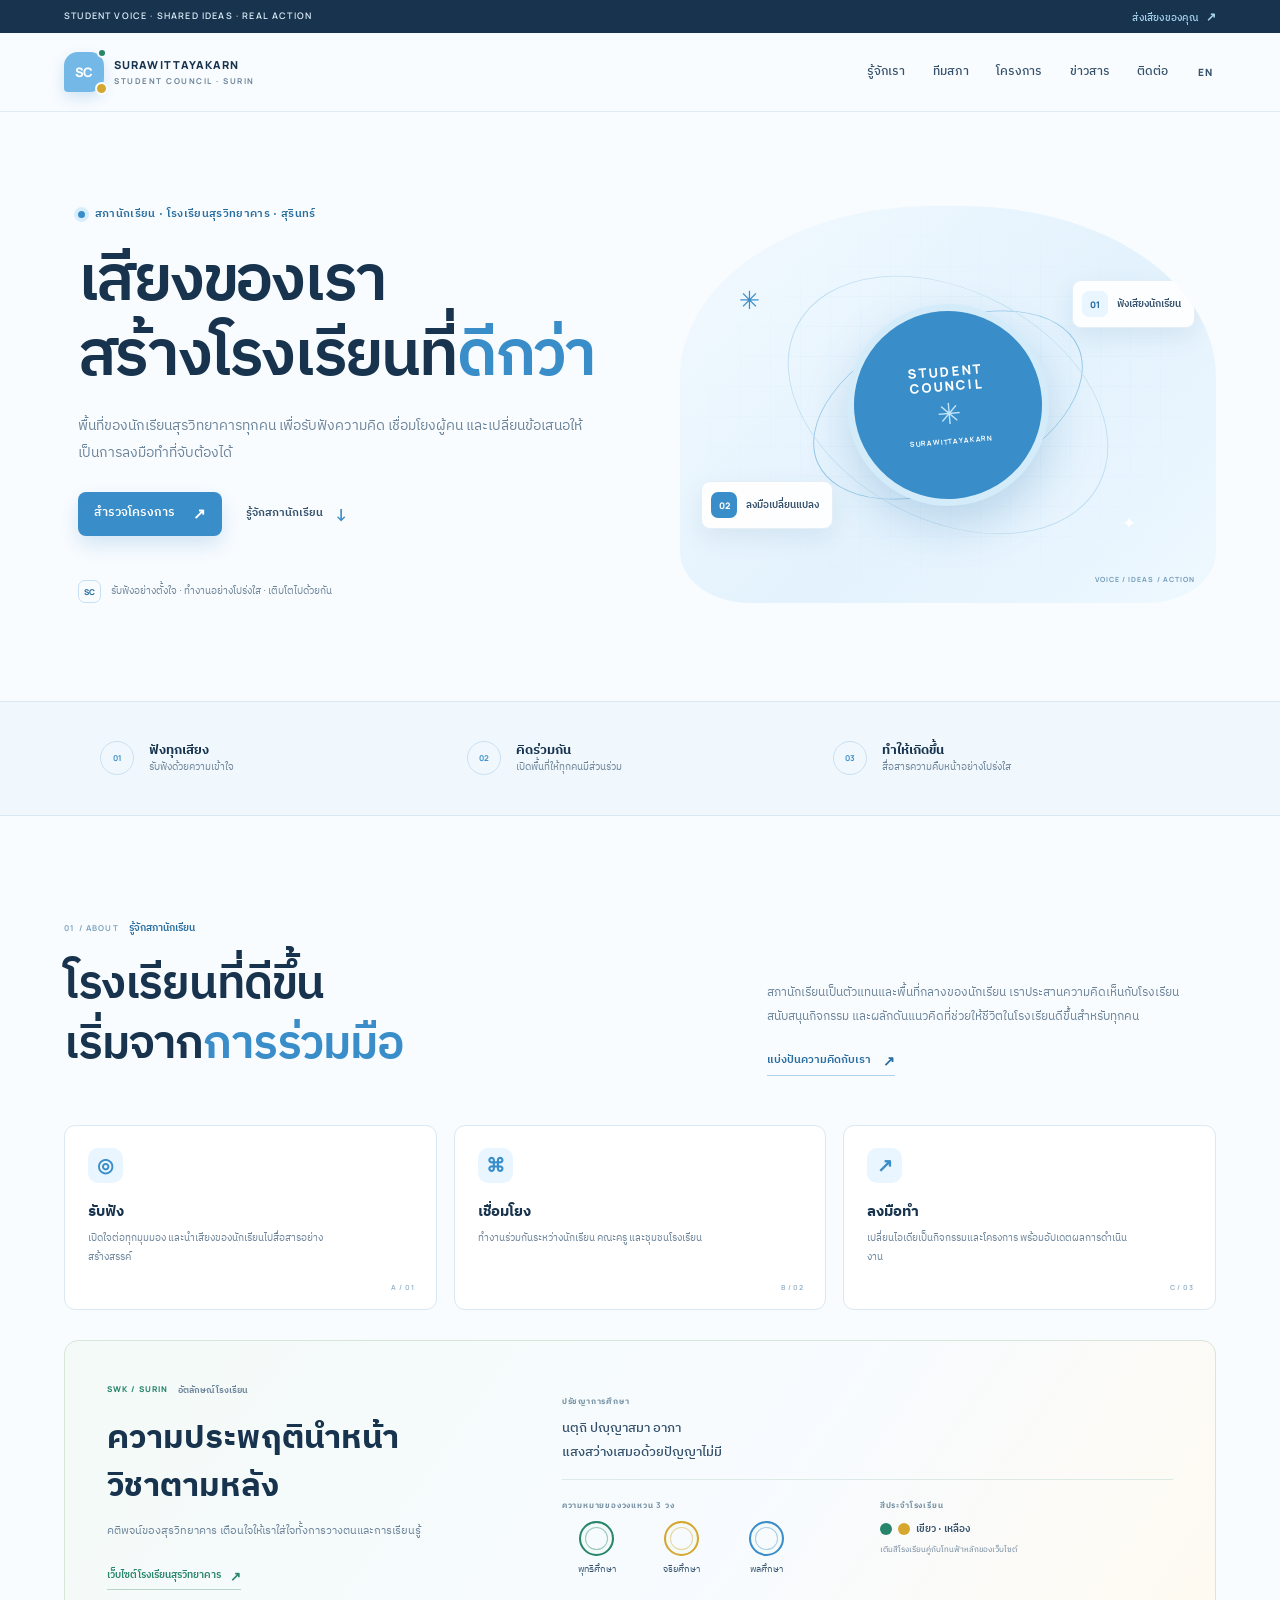
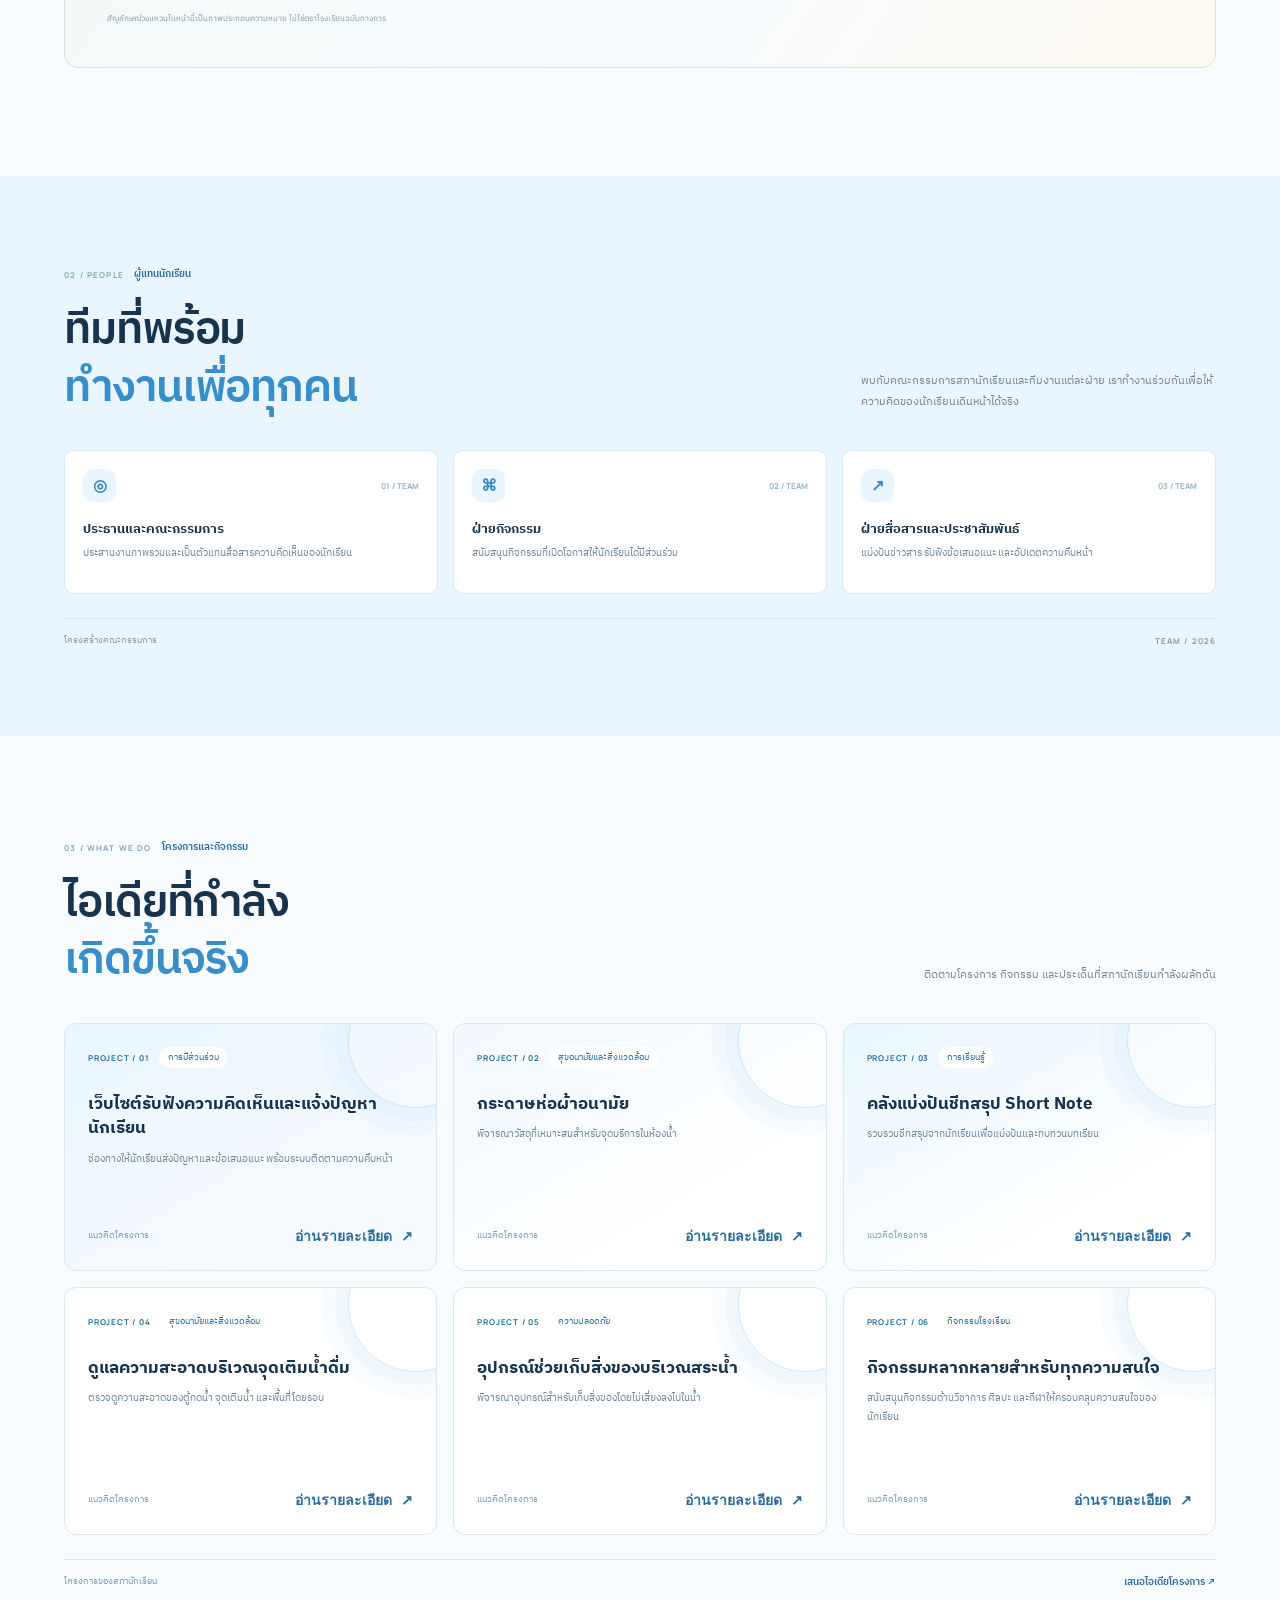
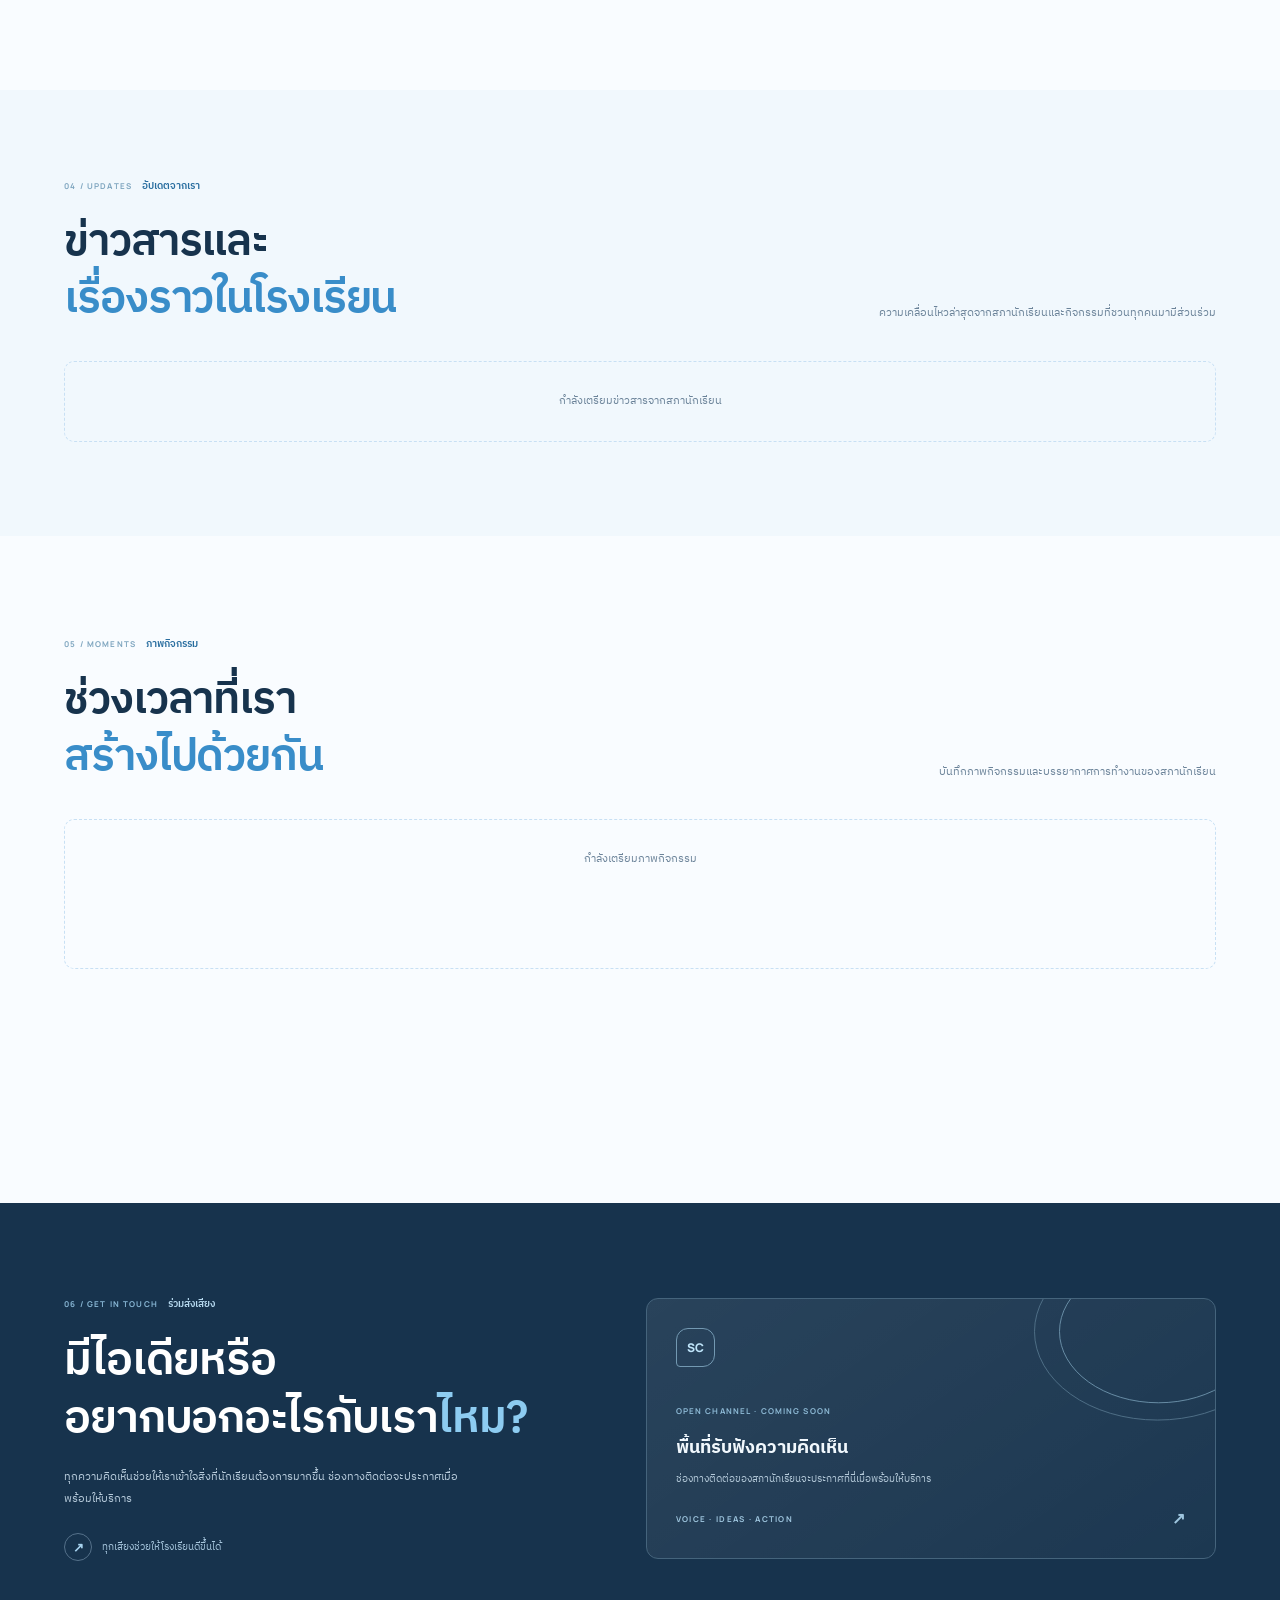
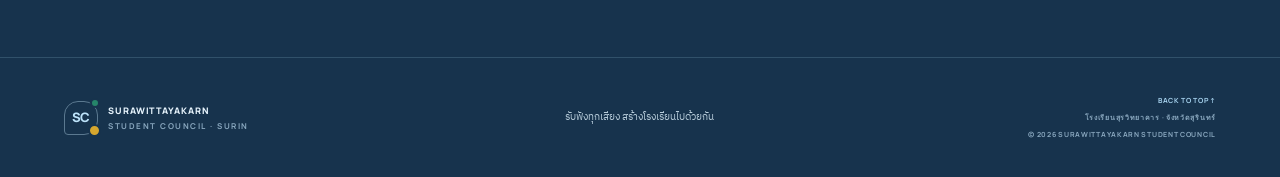
==== commit 358af61e: "Make the site specific to Surawittayakarn School" ====
--- a/index.html
+++ b/index.html
@@ -1,111 +1,141 @@
 <!doctype html>
 <html lang="th">
-  <head>
-    <meta charset="utf-8" />
-    <meta name="viewport" content="width=device-width, initial-scale=1" />
-    <meta name="theme-color" content="#050914" />
-    <meta name="description" content="สภานักเรียน — เปิดพื้นที่ให้ทุกเสียง ร่วมคิดและลงมือเปลี่ยนโรงเรียนของเรา" />
-    <title>สภานักเรียน — เสียงของเรา เปลี่ยนโรงเรียน</title>
-    <link rel="icon" href="favicon.svg" type="image/svg+xml" />
-    <link rel="stylesheet" href="styles.css" />
-    <script src="script.js" defer></script>
-  </head>
-  <body>
-    <a class="skip-link" href="#main">ข้ามไปยังเนื้อหา</a>
-    <header class="site-header">
-      <a class="brand" href="#top" aria-label="สภานักเรียน กลับไปด้านบน">
-        <span class="brand-mark" aria-hidden="true">SC</span>
-        <span class="brand-name"><strong>สภานักเรียน</strong><small>STUDENT COUNCIL · 2026</small></span>
-      </a>
-      <nav class="primary-nav" id="primary-nav" aria-label="เมนูหลัก">
-        <a href="#about">เกี่ยวกับเรา</a><a href="#projects">กิจกรรม</a><a href="#news">ข่าวสาร</a><a href="#contact">ติดต่อ</a>
-      </nav>
-      <a class="header-star" href="#contact" aria-label="ส่งไอเดีย">✳</a>
-      <button class="menu-toggle" type="button" aria-label="เปิดเมนู" aria-expanded="false" aria-controls="primary-nav"><span></span><span></span></button>
-    </header>
+<head>
+  <meta charset="utf-8">
+  <meta name="viewport" content="width=device-width, initial-scale=1">
+  <meta name="theme-color" content="#eaf6ff">
+  <meta name="description" content="เว็บไซต์สภานักเรียนโรงเรียนสุรวิทยาคาร จังหวัดสุรินทร์ พื้นที่รับฟังความคิดและร่วมสร้างการเปลี่ยนแปลง">
+  <title>สภานักเรียนสุรวิทยาคาร · สุรินทร์ | Surawittayakarn Student Council</title>
+  <link rel="preconnect" href="https://fonts.googleapis.com">
+  <link rel="preconnect" href="https://fonts.gstatic.com" crossorigin>
+  <link href="https://fonts.googleapis.com/css2?family=IBM+Plex+Sans+Thai:wght@300;400;500;600;700&family=Manrope:wght@400;500;600;700;800&display=swap" rel="stylesheet">
+  <link rel="icon" href="favicon.svg" type="image/svg+xml">
+  <link rel="stylesheet" href="styles.css">
+</head>
+<body>
+  <div class="topline"><span data-i18n="topline">STUDENT VOICE · SHARED IDEAS · REAL ACTION</span><a href="#contact" data-i18n="toplink">ส่งเสียงของคุณ <span aria-hidden="true">↗</span></a></div>
+  <header class="site-header">
+    <a class="brand" href="#home" aria-label="Surawittayakarn Student Council home">
+      <span class="brand-mark" aria-hidden="true"><span>SC</span><i></i></span>
+      <span class="brand-copy"><strong>SURAWITTAYAKARN</strong><small data-i18n="brandSub">STUDENT COUNCIL</small></span>
+    </a>
+    <button id="menuToggle" class="menu-toggle" aria-label="เปิดเมนู" aria-expanded="false"><span></span><span></span></button>
+    <nav id="siteNav" class="site-nav" aria-label="Main navigation">
+      <a href="#about" data-i18n="navAbout">รู้จักเรา</a>
+      <a href="#team" data-i18n="navTeam">ทีมสภา</a>
+      <a href="#work" data-i18n="navWork">โครงการ</a>
+      <a href="#news" data-i18n="navNews">ข่าวสาร</a>
+      <a href="#contact" data-i18n="navContact">ติดต่อ</a>
+    </nav>
+    <div class="header-actions">
+      <button id="languageToggle" class="language-toggle" aria-label="Switch language">EN</button>
+    </div>
+  </header>
 
-    <main id="main">
-      <section class="hero" id="top" aria-labelledby="hero-title">
-        <div class="hero-photo">
-          <img src="https://images.unsplash.com/photo-1758270705317-3ef6142d306f?auto=format&amp;fit=crop&amp;fm=jpg&amp;q=85&amp;w=1800" alt="กลุ่มนักเรียนกำลังร่วมมือกันทำงานบนโต๊ะ" fetchpriority="high" />
-          <div class="photo-wash"></div>
-          <span class="photo-caption"><i></i> สร้างโรงเรียนในแบบของเรา</span>
-          <span class="photo-stamp" aria-hidden="true">SC<br /><b>26</b></span>
+  <main>
+    <section id="home" class="hero section-wrap">
+      <div class="hero-copy">
+        <p class="eyebrow"><span class="eyebrow-dot"></span><span data-i18n="heroEyebrow">สภานักเรียน · โรงเรียนสุรวิทยาคาร · สุรินทร์</span></p>
+        <h1 data-i18n="heroTitle">เสียงของเรา<br>สร้างโรงเรียนที่<span class="blue-text">ดีกว่า</span></h1>
+        <p class="hero-lede" data-i18n="heroLead">พื้นที่ของนักเรียนทุกคน เพื่อรับฟังความคิด เชื่อมโยงผู้คน และเปลี่ยนข้อเสนอให้เป็นการลงมือทำที่จับต้องได้</p>
+        <div class="hero-actions">
+          <a class="button button-primary" href="#work"><span data-i18n="exploreWork">สำรวจโครงการ</span><span aria-hidden="true">↗</span></a>
+          <a class="text-link" href="#about"><span data-i18n="learnMore">รู้จักสภานักเรียน</span><span aria-hidden="true">↓</span></a>
         </div>
-        <div class="hero-copy">
-          <div class="hero-wordmark"><span class="wordmark-icon" aria-hidden="true">✳</span><span><strong>STUDENT<br />COUNCIL</strong><small>STUDENT VOICE · SCHOOL CHANGE</small></span></div>
-          <p class="hero-kicker">LISTEN · LEAD · CHANGE</p>
-          <h1 id="hero-title">เสียงของเรา<br /><span>เปลี่ยนโรงเรียน</span><br />ได้จริง</h1>
-          <p class="hero-description">พื้นที่ของคนที่อยากเห็นโรงเรียนดีขึ้น มาร่วมแชร์ไอเดียและลงมือสร้างความเปลี่ยนแปลงไปด้วยกัน</p>
-          <a class="hero-link" href="#about"><span>สำรวจสภานักเรียน</span><b aria-hidden="true">↘</b></a>
+        <div class="hero-footnote"><span class="mini-mark">SC</span><span data-i18n="heroFootnote">รับฟังอย่างตั้งใจ · ทำงานอย่างโปร่งใส · เติบโตไปด้วยกัน</span></div>
+      </div>
+      <div class="hero-visual" aria-label="Student council illustration">
+        <div class="visual-grid"></div><div class="visual-orbit orbit-one"></div><div class="visual-orbit orbit-two"></div>
+        <div class="visual-core"><span class="core-label">STUDENT<br>COUNCIL</span><span class="core-symbol">✳</span><span class="core-year">SURAWITTAYAKARN</span></div>
+        <div class="visual-note note-one"><span class="note-icon">01</span><span data-i18n="visualNoteOne">ฟังเสียงนักเรียน</span></div>
+        <div class="visual-note note-two"><span class="note-icon note-icon-blue">02</span><span data-i18n="visualNoteTwo">ลงมือเปลี่ยนแปลง</span></div>
+        <span class="visual-spark spark-one" aria-hidden="true">✳</span><span class="visual-spark spark-two" aria-hidden="true">✦</span>
+        <span class="visual-caption">VOICE / IDEAS / ACTION</span>
+      </div>
+    </section>
+
+    <section class="principles-band" aria-label="Our principles">
+      <div><span class="principle-index">01</span><strong data-i18n="principleOne">ฟังทุกเสียง</strong><small data-i18n="principleOneSub">รับฟังด้วยความเข้าใจ</small></div>
+      <div><span class="principle-index">02</span><strong data-i18n="principleTwo">คิดร่วมกัน</strong><small data-i18n="principleTwoSub">เปิดพื้นที่ให้ทุกคนมีส่วนร่วม</small></div>
+      <div><span class="principle-index">03</span><strong data-i18n="principleThree">ทำให้เกิดขึ้น</strong><small data-i18n="principleThreeSub">สื่อสารความคืบหน้าอย่างโปร่งใส</small></div>
+    </section>
+
+    <section id="about" class="about-section section-wrap">
+      <div class="section-kicker"><span>01 / ABOUT</span><span data-i18n="aboutKicker">รู้จักสภานักเรียน</span></div>
+      <div class="about-layout">
+        <div><h2 data-i18n="aboutTitle">โรงเรียนที่ดีขึ้น<br>เริ่มจาก<span class="blue-text">การร่วมมือ</span></h2></div>
+        <div class="about-copy"><p data-i18n="aboutText">สภานักเรียนเป็นตัวแทนและพื้นที่กลางของนักเรียน เราประสานความคิดเห็นกับโรงเรียน สนับสนุนกิจกรรม และผลักดันแนวคิดที่ช่วยให้ชีวิตในโรงเรียนดีขึ้นสำหรับทุกคน</p><a class="underlined-link" href="#contact"><span data-i18n="shareIdea">แบ่งปันความคิดกับเรา</span><span aria-hidden="true">↗</span></a></div>
+      </div>
+      <div class="value-grid">
+        <article class="value-card"><span class="value-icon">◎</span><h3 data-i18n="valueListen">รับฟัง</h3><p data-i18n="valueListenText">เปิดใจต่อทุกมุมมอง และนำเสียงของนักเรียนไปสื่อสารอย่างสร้างสรรค์</p><span class="value-number">A / 01</span></article>
+        <article class="value-card"><span class="value-icon">⌘</span><h3 data-i18n="valueConnect">เชื่อมโยง</h3><p data-i18n="valueConnectText">ทำงานร่วมกันระหว่างนักเรียน คณะครู และชุมชนโรงเรียน</p><span class="value-number">B / 02</span></article>
+        <article class="value-card"><span class="value-icon">↗</span><h3 data-i18n="valueAct">ลงมือทำ</h3><p data-i18n="valueActText">เปลี่ยนไอเดียเป็นกิจกรรมและโครงการ พร้อมอัปเดตผลการดำเนินงาน</p><span class="value-number">C / 03</span></article>
+      </div>
+      <aside class="school-identity" aria-label="อัตลักษณ์โรงเรียนสุรวิทยาคาร">
+        <div class="identity-heading">
+          <div class="identity-kicker"><span>SWK / SURIN</span><span data-i18n="schoolIdentityKicker">อัตลักษณ์โรงเรียน</span></div>
+          <h3 data-i18n="schoolIdentityTitle">ความประพฤตินำหน้า<br>วิชาตามหลัง</h3>
+          <p data-i18n="schoolIdentityText">คติพจน์ของโรงเรียนที่ชวนให้เติบโตทั้งความประพฤติและการเรียนรู้</p>
+          <a class="identity-school-link" href="https://sura.ac.th/" target="_blank" rel="noopener noreferrer"><span data-i18n="schoolWebsite">เว็บไซต์โรงเรียนสุรวิทยาคาร</span><span aria-hidden="true">↗</span></a>
         </div>
-        <div class="hero-bottom"><span>STUDENT COUNCIL · 2026</span><span class="hero-line"></span><span>SCROLL TO EXPLORE ↓</span></div>
-        <span class="hero-counter">01 <i>/</i> 05</span>
-      </section>
+        <div class="identity-details">
+          <div class="identity-philosophy"><span class="identity-label" data-i18n="schoolPhilosophyLabel">ปรัชญาการศึกษา</span><p data-i18n="schoolPhilosophy">นตฺถิ ปญฺญาสมา อาภา<br>แสงสว่างเสมอด้วยปัญญาไม่มี</p></div>
+          <div class="identity-rings" aria-label="ความหมายของวงแหวนโรงเรียนสามวง">
+            <span class="identity-label" data-i18n="ringLabel">ความหมายของวงแหวน 3 วง</span>
+            <div class="ring-list">
+              <div class="ring-item ring-academic"><i aria-hidden="true"></i><span data-i18n="ringAcademic">พุทธิศึกษา</span></div>
+              <div class="ring-item ring-ethics"><i aria-hidden="true"></i><span data-i18n="ringEthics">จริยศึกษา</span></div>
+              <div class="ring-item ring-physical"><i aria-hidden="true"></i><span data-i18n="ringPhysical">พลศึกษา</span></div>
+            </div>
+          </div>
+          <div class="identity-colors"><span class="identity-label" data-i18n="schoolColorsLabel">สีประจำโรงเรียน</span><div class="color-pair"><i aria-hidden="true"></i><i aria-hidden="true"></i><span data-i18n="schoolColorsText">เขียว · เหลือง</span></div><small data-i18n="schoolColorsNote">เติมสีโรงเรียนคู่กับโทนฟ้าหลักของเว็บไซต์</small></div>
+        </div>
+        <p class="identity-note" data-i18n="identityNote">สัญลักษณ์วงแหวนในหน้านี้เป็นภาพประกอบความหมาย ไม่ใช่ตราโรงเรียนฉบับทางการ</p>
+      </aside>
+    </section>
 
-      <section class="about-section section-pad" id="about" aria-labelledby="about-title">
-        <div class="section-label"><span>01</span> ABOUT OUR COUNCIL</div>
-        <div class="about-main">
-          <p class="eyebrow">WHO WE ARE</p>
-          <h2 id="about-title">โรงเรียนที่น่าอยู่<br />เริ่มจากเรา<span>ทุกคน</span></h2>
-          <p class="about-text">สภานักเรียนเป็นตัวแทนเสียงของเพื่อน ๆ ทุกคน เรารับฟังข้อเสนอ ชวนกันคิด และลงมือทำให้โรงเรียนเป็นพื้นที่ที่ทุกคนรู้สึกเป็นส่วนหนึ่ง</p>
-          <a class="underlink" href="#projects">รู้จักสิ่งที่เราทำ <span aria-hidden="true">↗</span></a>
-        </div>
-        <div class="about-side">
-          <div class="about-photo"><img src="https://images.unsplash.com/photo-1649920442906-3c8ef428fb6e?auto=format&amp;fit=crop&amp;fm=jpg&amp;q=80&amp;w=1000" alt="นักเรียนและครูกำลังทำกิจกรรมร่วมกันในห้องเรียน" loading="lazy" /><span>LISTEN<br />TOGETHER</span></div>
-          <p>“ทุกเสียงมีความหมาย<br />และทุกคนเริ่มเปลี่ยนแปลงได้”</p>
-        </div>
-        <div class="about-bottom"><span>ฟังทุกเสียง</span><span>ร่วมคิด</span><span>ลงมือทำ</span><span>เติบโตไปด้วยกัน</span></div>
-      </section>
+    <section id="team" class="team-section">
+      <div class="section-wrap">
+        <div class="section-heading"><div><div class="section-kicker"><span>02 / PEOPLE</span><span data-i18n="teamKicker">ผู้แทนนักเรียน</span></div><h2 data-i18n="teamTitle">ทีมที่พร้อม<br><span class="blue-text">ทำงานเพื่อทุกคน</span></h2></div><p data-i18n="teamIntro">พบกับคณะกรรมการสภานักเรียนและทีมงานแต่ละฝ่าย เราทำงานร่วมกันเพื่อให้ความคิดของนักเรียนเดินหน้าได้จริง</p></div>
+        <div id="committeeGrid" class="committee-grid"></div>
+        <div class="section-tail"><span data-i18n="teamTail">โครงสร้างคณะกรรมการ</span><span>TEAM / 2026</span></div>
+      </div>
+    </section>
 
-      <section class="ticker" aria-label="ฟังทุกเสียง ร่วมคิด ลงมือทำ"><div class="ticker-track" aria-hidden="true"><span>ฟังทุกเสียง <i>✳</i> ร่วมคิด <i>✳</i> ลงมือทำ <i>✳</i> เปลี่ยนโรงเรียนไปด้วยกัน <i>✳</i> ฟังทุกเสียง <i>✳</i> ร่วมคิด <i>✳</i> ลงมือทำ <i>✳</i> เปลี่ยนโรงเรียนไปด้วยกัน <i>✳</i></span><span>ฟังทุกเสียง <i>✳</i> ร่วมคิด <i>✳</i> ลงมือทำ <i>✳</i> เปลี่ยนโรงเรียนไปด้วยกัน <i>✳</i> ฟังทุกเสียง <i>✳</i> ร่วมคิด <i>✳</i> ลงมือทำ <i>✳</i> เปลี่ยนโรงเรียนไปด้วยกัน <i>✳</i></span></div></section>
+    <section id="work" class="work-section section-wrap">
+      <div class="section-heading"><div><div class="section-kicker"><span>03 / WHAT WE DO</span><span data-i18n="workKicker">โครงการและกิจกรรม</span></div><h2 data-i18n="workTitle">ไอเดียที่กำลัง<br><span class="blue-text">เกิดขึ้นจริง</span></h2></div><p data-i18n="workIntro">ติดตามโครงการ กิจกรรม และประเด็นที่สภานักเรียนกำลังผลักดัน</p></div>
+      <div id="projectGrid" class="project-grid"></div>
+      <div class="section-tail"><span data-i18n="workTail">โครงการของสภานักเรียน</span><a href="#contact" data-i18n="suggestProject">เสนอไอเดียโครงการ ↗</a></div>
+    </section>
 
-      <section class="projects-section section-pad" id="projects" aria-labelledby="projects-title">
-        <div class="section-topline"><div><div class="section-label"><span>02</span> WHAT WE DO</div><h2 id="projects-title">ไอเดียของเรา<br /><em>ลงมือทำได้จริง</em></h2></div><p>จากเรื่องเล็ก ๆ ในห้องเรียน ไปจนถึงกิจกรรมที่ทำให้ทุกคนรู้สึกเป็นส่วนหนึ่ง</p></div>
-        <div class="project-controls"><span>โครงการและกิจกรรม</span><div><button type="button" data-slide="prev" aria-label="เลื่อนย้อนกลับ">←</button><button type="button" data-slide="next" aria-label="เลื่อนไปข้างหน้า">→</button></div></div>
-        <div class="project-window"><div class="project-track">
-          <article class="project-card"><div class="project-image"><img src="https://images.unsplash.com/photo-1758270705317-3ef6142d306f?auto=format&amp;fit=crop&amp;fm=jpg&amp;q=80&amp;w=1200" alt="นักเรียนระดมความคิดร่วมกัน" loading="lazy" /><span>IDEA 01</span></div><div class="project-copy"><span>พื้นที่ในโรงเรียน</span><h3>พื้นที่ดี ๆ ที่ทุกคนอยากมา</h3><p>ชวนกันออกแบบพื้นที่พักผ่อนและพื้นที่ทำกิจกรรมของนักเรียน</p></div></article>
-          <article class="project-card"><div class="project-image"><img src="https://images.unsplash.com/photo-1764720572685-632d44c6c11f?auto=format&amp;fit=crop&amp;fm=jpg&amp;q=80&amp;w=1200" alt="นักเรียนสื่อสารและทำงานเป็นทีม" loading="lazy" /><span>IDEA 02</span></div><div class="project-copy"><span>เสียงของนักเรียน</span><h3>เปิดกล่องรับฟังความคิดเห็น</h3><p>ส่งเรื่องที่อยากให้เปลี่ยนแปลง หรือชวนเพื่อนช่วยกันเสนอไอเดีย</p></div></article>
-          <article class="project-card"><div class="project-image"><img src="https://images.unsplash.com/photo-1557989048-03456d01a26e?auto=format&amp;fit=crop&amp;fm=jpg&amp;q=80&amp;w=1200" alt="บรรยากาศการเรียนรู้ในห้องเรียน" loading="lazy" /><span>IDEA 03</span></div><div class="project-copy"><span>ห้องเรียนที่ดีขึ้น</span><h3>เริ่มเปลี่ยนจากเรื่องใกล้ตัว</h3><p>ช่วยกันคิดวิธีทำให้วันเรียนของทุกคนสนุกและสบายใจขึ้น</p></div></article>
-          <article class="project-card"><div class="project-image"><img src="https://images.unsplash.com/photo-1557989048-03456d01a26e?auto=format&amp;fit=crop&amp;fm=jpg&amp;q=80&amp;w=1200" alt="นักเรียนกำลังเรียนรู้ร่วมกัน" loading="lazy" /><span>IDEA 04</span></div><div class="project-copy"><span>สิ่งแวดล้อม</span><h3>โรงเรียนสะอาด เริ่มที่เรา</h3><p>ชวนกันดูแลพื้นที่ส่วนรวมและทำให้โรงเรียนเป็นระเบียบขึ้น</p></div></article>
-          <article class="project-card"><div class="project-image"><img src="https://images.unsplash.com/photo-1764720572685-632d44c6c11f?auto=format&amp;fit=crop&amp;fm=jpg&amp;q=80&amp;w=1200" alt="นักเรียนกำลังแลกเปลี่ยนไอเดีย" loading="lazy" /><span>IDEA 05</span></div><div class="project-copy"><span>กิจกรรม</span><h3>กิจกรรมที่ทุกคนมีส่วนร่วม</h3><p>ออกแบบกิจกรรมที่เปิดโอกาสให้เพื่อน ๆ ได้ลองทำสิ่งใหม่</p></div></article>
-          <article class="project-card"><div class="project-image"><img src="https://images.unsplash.com/photo-1758270705317-3ef6142d306f?auto=format&amp;fit=crop&amp;fm=jpg&amp;q=80&amp;w=1200" alt="กลุ่มนักเรียนประชุมวางแผนร่วมกัน" loading="lazy" /><span>IDEA 06</span></div><div class="project-copy"><span>การสื่อสาร</span><h3>บอกข่าวให้ทั่วถึง เข้าใจง่าย</h3><p>ทำให้ทุกคนเข้าถึงข่าวสารและกิจกรรมของโรงเรียนได้สะดวก</p></div></article>
-        </div></div>
-        <p class="sample-note">เนื้อหาโครงการในหน้านี้เป็นตัวอย่าง สามารถเปลี่ยนเป็นกิจกรรมจริงของโรงเรียนได้</p>
-      </section>
+    <section id="news" class="news-section">
+      <div class="section-wrap">
+        <div class="section-heading"><div><div class="section-kicker"><span>04 / UPDATES</span><span data-i18n="newsKicker">อัปเดตจากเรา</span></div><h2 data-i18n="newsTitle">ข่าวสารและ<br><span class="blue-text">เรื่องราวในโรงเรียน</span></h2></div><p data-i18n="newsIntro">ความเคลื่อนไหวล่าสุดจากสภานักเรียนและกิจกรรมที่ชวนทุกคนมามีส่วนร่วม</p></div>
+        <div id="newsGrid" class="news-grid"></div>
+      </div>
+    </section>
 
-      <section class="manifesto" aria-label="ร่วมสร้างโรงเรียนที่เราอยากมา"><div class="manifesto-track" aria-hidden="true"><span>OUR SCHOOL <i>✳</i> OUR VOICE <i>✳</i> OUR FUTURE <i>✳</i> OUR SCHOOL <i>✳</i> OUR VOICE <i>✳</i> OUR FUTURE <i>✳</i></span><span>OUR SCHOOL <i>✳</i> OUR VOICE <i>✳</i> OUR FUTURE <i>✳</i> OUR SCHOOL <i>✳</i> OUR VOICE <i>✳</i> OUR FUTURE <i>✳</i></span></div><p>โรงเรียนของเรา<br /><strong>อนาคตของเรา</strong></p></section>
+    <section id="gallery" class="gallery-section section-wrap">
+      <div class="section-heading"><div><div class="section-kicker"><span>05 / MOMENTS</span><span data-i18n="galleryKicker">ภาพกิจกรรม</span></div><h2 data-i18n="galleryTitle">ช่วงเวลาที่เรา<br><span class="blue-text">สร้างไปด้วยกัน</span></h2></div><p data-i18n="galleryIntro">บันทึกภาพกิจกรรมและบรรยากาศการทำงานของสภานักเรียน</p></div>
+      <div id="galleryGrid" class="gallery-grid"></div>
+    </section>
 
-      <section class="gallery-section section-pad" aria-labelledby="gallery-title">
-        <div class="section-topline"><div><div class="section-label"><span>03</span> SCHOOL LIFE</div><h2 id="gallery-title">เรื่องราวที่เรา<br /><em>สร้างไปด้วยกัน</em></h2></div><p>ทุกวันในโรงเรียนเต็มไปด้วยไอเดียดี ๆ ที่รอให้เราเริ่มต้น</p></div>
-        <div class="gallery-grid">
-          <figure class="gallery-tile gallery-wide"><img src="https://images.unsplash.com/photo-1649920442906-3c8ef428fb6e?auto=format&amp;fit=crop&amp;fm=jpg&amp;q=80&amp;w=1400" alt="นักเรียนทำกิจกรรมร่วมกับเพื่อนและคุณครู" loading="lazy" /><figcaption><span>01 / COMMUNITY</span><strong>เติบโตไปด้วยกัน</strong></figcaption></figure>
-          <figure class="gallery-tile"><img src="https://images.unsplash.com/photo-1764720572685-632d44c6c11f?auto=format&amp;fit=crop&amp;fm=jpg&amp;q=80&amp;w=1000" alt="นักเรียนทำงานเป็นทีมในห้องเรียน" loading="lazy" /><figcaption><span>02 / IDEAS</span><strong>เริ่มจากเสียงของเรา</strong></figcaption></figure>
-          <figure class="gallery-tile"><img src="https://images.unsplash.com/photo-1557989048-03456d01a26e?auto=format&amp;fit=crop&amp;fm=jpg&amp;q=80&amp;w=1000" alt="ห้องเรียนที่เต็มไปด้วยการเรียนรู้" loading="lazy" /><figcaption><span>03 / LEARNING</span><strong>วันเรียนที่น่าอยู่</strong></figcaption></figure>
-        </div>
-        <p class="sample-note">ภาพประกอบจาก Unsplash; เปลี่ยนเป็นภาพกิจกรรมของโรงเรียนได้</p>
-      </section>
+    <section id="contact" class="contact-section">
+      <div class="section-wrap contact-layout">
+        <div class="contact-copy"><div class="section-kicker"><span>06 / GET IN TOUCH</span><span data-i18n="contactKicker">ร่วมส่งเสียง</span></div><h2 data-i18n="contactTitle">มีไอเดียหรือ<br>อยากบอกอะไรกับเรา<span class="blue-text">ไหม?</span></h2><p data-i18n="contactText">ทุกความคิดเห็นช่วยให้เราเข้าใจสิ่งที่นักเรียนต้องการมากขึ้น ส่งข้อเสนอแนะหรือคำถามถึงทีมสภานักเรียนได้ที่นี่</p><div class="contact-aside"><span class="contact-aside-icon">↗</span><span data-i18n="contactAside">ข้อความของคุณจะถูกส่งถึงทีมสภานักเรียน</span></div></div>
+        <div class="contact-card"><span class="contact-card-mark">SC</span><div class="contact-card-copy"><span class="contact-card-label" data-i18n="contactCardLabel">OPEN CHANNEL · COMING SOON</span><h3 data-i18n="contactCardTitle">พื้นที่รับฟังความคิดเห็น</h3><p data-i18n="contactCardText">ช่องทางติดต่อของสภานักเรียนจะประกาศที่นี่เมื่อพร้อมให้บริการ</p></div><div class="contact-card-bottom"><span data-i18n="contactCardBottom">VOICE · IDEAS · ACTION</span><span>↗</span></div></div>
+      </div>
+    </section>
+  </main>
 
-      <section class="news-section section-pad" id="news" aria-labelledby="news-title">
-        <div class="section-topline"><div><div class="section-label"><span>04</span> THE LATEST</div><h2 id="news-title">ข่าวสาร<span> & </span><em>กิจกรรม</em></h2></div><a class="underlink" href="#contact">มีเรื่องอยากบอกเรา? <span aria-hidden="true">↗</span></a></div>
-        <div class="news-grid">
-          <article class="news-card"><div class="news-thumb news-thumb-one"><span>YOUR<br /><b>VOICE</b><br />MATTERS</span></div><div class="news-meta"><span>ประกาศตัวอย่าง</span><span>01</span></div><h3>เปิดกล่องรับฟังไอเดียจากเพื่อน ๆ ทุกคน</h3><a href="#contact" aria-label="ส่งไอเดีย">อ่านเพิ่มเติม <span aria-hidden="true">↗</span></a></article>
-          <article class="news-card"><div class="news-thumb news-thumb-two"><img src="https://images.unsplash.com/photo-1758270705317-3ef6142d306f?auto=format&amp;fit=crop&amp;fm=jpg&amp;q=75&amp;w=900" alt="กลุ่มนักเรียนร่วมมือกันทำงาน" loading="lazy" /><span>MAKE<br />IT BETTER</span></div><div class="news-meta"><span>ไอเดียกิจกรรม</span><span>02</span></div><h3>ชวนกันออกแบบวันเรียนที่น่าอยู่ขึ้น</h3><a href="#projects">ดูไอเดีย <span aria-hidden="true">↗</span></a></article>
-          <article class="news-card"><div class="news-thumb news-thumb-three"><img src="https://images.unsplash.com/photo-1764720572685-632d44c6c11f?auto=format&amp;fit=crop&amp;fm=jpg&amp;q=75&amp;w=900" alt="เพื่อน ๆ กำลังแลกเปลี่ยนความคิดเห็น" loading="lazy" /><span>LET'S<br />LISTEN</span></div><div class="news-meta"><span>พื้นที่แบ่งปัน</span><span>03</span></div><h3>ทุกความคิดเห็นเริ่มต้นการเปลี่ยนแปลงได้</h3><a href="#contact">แชร์ความคิด <span aria-hidden="true">↗</span></a></article>
-        </div>
-        <p class="sample-note">ข่าวและประกาศด้านบนเป็นเนื้อหาตัวอย่างสำหรับนำไปแก้ไข</p>
-      </section>
+  <footer class="site-footer">
+    <a class="brand footer-brand" href="#home"><span class="brand-mark"><span>SC</span><i></i></span><span class="brand-copy"><strong>SURAWITTAYAKARN</strong><small data-i18n="brandSub">STUDENT COUNCIL</small></span></a>
+    <p data-i18n="footerLine">รับฟังทุกเสียง สร้างโรงเรียนไปด้วยกัน</p>
+    <div class="footer-meta"><a href="#home">BACK TO TOP ↑</a><span data-i18n="footerSchool">โรงเรียนสุรวิทยาคาร · จังหวัดสุรินทร์</span><span>© <span id="year"></span> SURAWITTAYAKARN STUDENT COUNCIL</span></div>
+  </footer>
 
-      <section class="contact-section" id="contact" aria-labelledby="contact-title">
-        <div class="contact-inner section-pad">
-          <div class="contact-heading"><div class="section-label"><span>05</span> YOUR TURN</div><h2 id="contact-title">LET'S<br /><em>TALK</em></h2><p>มีไอเดียอะไรที่อยากเปลี่ยนไหม?<br />ส่งเสียงของเธอให้เราฟังได้เลย</p></div>
-          <form class="idea-form" id="idea-form"><label for="idea-message">เล่าไอเดียของเธอ</label><textarea id="idea-message" name="message" maxlength="300" placeholder="อยากให้โรงเรียนเป็นแบบไหน?" required></textarea><div class="form-bottom"><span>ไม่ต้องใส่ชื่อหรือข้อมูลส่วนตัว</span><button type="submit">ส่งไอเดีย <b aria-hidden="true">↗</b></button></div><p class="form-status" id="form-status" role="status" aria-live="polite"></p><p class="privacy-note">ตัวอย่างนี้บันทึกข้อความไว้ในเบราว์เซอร์เครื่องนี้เท่านั้น ยังไม่ได้ส่งให้โรงเรียน</p></form>
-        </div>
-        <div class="contact-marquee" aria-hidden="true"><span>LET'S TALK <i>✳</i> LET'S TALK <i>✳</i> LET'S TALK <i>✳</i> LET'S TALK <i>✳</i></span></div>
-      </section>
-    </main>
+  <dialog id="projectDialog" class="content-dialog" aria-labelledby="projectDialogTitle"><form method="dialog" class="content-dialog-close"><button aria-label="ปิด">×</button></form><div id="projectDetail" class="content-dialog-body"></div></dialog>
 
-    <footer class="site-footer"><a class="brand footer-brand" href="#top"><span class="brand-mark" aria-hidden="true">SC</span><span class="brand-name"><strong>สภานักเรียน</strong><small>STUDENT COUNCIL · 2026</small></span></a><p>ฟังทุกเสียง · ร่วมคิด · เปลี่ยนโรงเรียนไปด้วยกัน</p><div class="footer-bottom"><span>© 2026 STUDENT COUNCIL</span><a href="#top">กลับขึ้นด้านบน ↑</a><span>STUDENT VOICE · SCHOOL CHANGE</span></div></footer>
-  </body>
+  <script src="app.js"></script>
+</body>
 </html>
-
--- a/styles.css
+++ b/styles.css
@@ -1,247 +1,251 @@
 :root {
-  color-scheme: light;
-  --ink: #123363;
-  --muted: #5f718d;
-  --blue: #2769d4;
-  --blue-dark: #0d2c65;
-  --sky: #eaf7ff;
-  --paper: #fbfdff;
-  --line: #dfeaf4;
-  --mono: "DM Mono", "Courier New", monospace;
-  --thai: "Noto Sans Thai", Tahoma, sans-serif;
+  --ink: #17334d;
+  --ink-soft: #35516c;
+  --muted: #6b8399;
+  --paper: #f9fcff;
+  --white: #fff;
+  --alice: #eaf6ff;
+  --columbia: #c8e0f4;
+  --uranian: #a8d4f0;
+  --maya: #74b8e8;
+  --blue: #398dc9;
+  --blue-dark: #286d9f;
+  --school-green: #26856a;
+  --school-yellow: #d6a72e;
+  --line: #d9e8f3;
+  --pale: #f1f8fd;
+  --shadow: 0 18px 48px rgba(35, 92, 135, .09);
+  --font: "IBM Plex Sans Thai", "Manrope", sans-serif;
 }
-
 * { box-sizing: border-box; }
-html { scroll-behavior: smooth; scroll-padding-top: 86px; }
-body { margin: 0; background: var(--paper); color: var(--ink); font-family: var(--thai); font-size: 15px; line-height: 1.75; -webkit-font-smoothing: antialiased; }
-body.menu-open { overflow: hidden; }
+html { scroll-behavior: smooth; scroll-padding-top: 96px; }
+body { margin: 0; background: var(--paper); color: var(--ink); font-family: var(--font); line-height: 1.7; }
+button, input, textarea, select { font: inherit; }
+button, a { -webkit-tap-highlight-color: transparent; }
 a { color: inherit; text-decoration: none; }
-button, textarea, select { font: inherit; }
-button, a { -webkit-tap-highlight-color: transparent; }
-::selection { color: white; background: var(--blue); }
-.skip-link { position: fixed; z-index: 100; top: 8px; left: 8px; padding: 9px 14px; transform: translateY(-160%); background: #fff; color: var(--blue-dark); border-radius: 9px; box-shadow: 0 6px 20px #173c691f; }
-.skip-link:focus { transform: translateY(0); }
-.site-header { height: 88px; width: min(100% - 80px, 1380px); margin: auto; display: flex; align-items: center; justify-content: space-between; position: relative; z-index: 10; }
-.brand { display: inline-flex; align-items: center; gap: 11px; }
-.brand-mark { width: 43px; height: 43px; display: grid; place-items: center; border-radius: 14px; color: white; background: var(--blue); }
-.brand-mark svg { width: 28px; height: 28px; }
-.brand-copy { display: grid; line-height: 1.15; gap: 5px; }
-.brand-copy strong { font-size: 16px; font-weight: 800; }
-.brand-copy small { font: 9px var(--mono); letter-spacing: 1.4px; color: #7690ad; }
-.primary-nav { display: flex; align-items: center; gap: 42px; color: #506680; font-size: 14px; font-weight: 600; }
-.primary-nav a:not(.nav-cta):hover, .text-link:hover { color: var(--blue); }
-.nav-cta { background: var(--blue); color: white; padding: 11px 20px; border-radius: 100px; box-shadow: 0 7px 18px #2367d42b; transition: transform .2s, box-shadow .2s; }
-.nav-cta span { margin-left: 12px; font-size: 17px; }
-.nav-cta:hover, .button:hover { transform: translateY(-2px); box-shadow: 0 10px 22px #17386635; }
+button { color: inherit; }
+.section-wrap { width: min(1180px, calc(100% - 10vw)); margin-inline: auto; }
+.topline { height: 33px; padding: 0 5vw; background: var(--ink); color: #dcecf8; display: flex; align-items: center; justify-content: space-between; font: 600 9px/1.4 "Manrope", sans-serif; letter-spacing: .13em; }
+.topline a { color: #a8d4f0; letter-spacing: .02em; font: 500 10px/1.4 var(--font); }
+.topline a span { font: 600 12px "Manrope", sans-serif; margin-left: 5px; }
+.site-header { height: 79px; width: 100%; padding: 0 5vw; position: sticky; top: 0; z-index: 20; display: flex; align-items: center; justify-content: space-between; gap: 26px; border-bottom: 1px solid rgba(217,232,243,.8); background: rgba(249,252,255,.92); backdrop-filter: blur(15px); }
+.brand { display: inline-flex; align-items: center; gap: 10px; flex: 0 0 auto; }
+.brand-mark { width: 40px; height: 40px; position: relative; display: grid; place-items: center; border-radius: 14px 14px 14px 4px; background: var(--maya); color: #fff; font: 800 13px/1 "Manrope", sans-serif; letter-spacing: -.06em; box-shadow: 0 6px 15px rgba(57,141,201,.22); }
+.brand-mark i { position: absolute; right: -3px; top: -4px; width: 10px; height: 10px; border: 2px solid var(--paper); background: var(--school-green); border-radius: 50%; }
+.brand-mark::after { content: ""; position: absolute; right: -4px; bottom: -3px; width: 9px; height: 9px; border: 2px solid var(--paper); background: var(--school-yellow); border-radius: 50%; }
+.brand-copy { display: block; line-height: 1.1; }
+.brand-copy strong { display: block; font: 800 11px/1.3 "Manrope", sans-serif; letter-spacing: .1em; }
+.brand-copy small { display: block; margin-top: 4px; color: var(--muted); font: 700 8px/1.2 "Manrope", sans-serif; letter-spacing: .19em; }
+.site-nav { display: flex; align-items: center; gap: clamp(10px, 2vw, 28px); margin-left: auto; }
+.site-nav a { padding: 9px 1px; color: var(--ink-soft); font-size: 12px; font-weight: 500; transition: color .18s ease; }
+.site-nav a:hover, .site-nav a:focus-visible { color: var(--blue); }
+.header-actions { display: flex; align-items: center; gap: 15px; }
+.language-toggle { border: 0; padding: 8px 3px; background: transparent; color: var(--ink-soft); cursor: pointer; font: 800 10px "Manrope", sans-serif; letter-spacing: .08em; }
 .menu-toggle { display: none; }
 
-.hero { width: min(100% - 48px, 1440px); min-height: 625px; border-radius: 30px; margin: 4px auto 0; position: relative; overflow: hidden; color: white; background: linear-gradient(112deg, #0c2b64 0%, #124f9c 56%, #3c9dde 100%); display: grid; grid-template-columns: 1.03fr .97fr; align-items: center; padding: 70px clamp(42px, 7vw, 112px) 88px; }
-.hero::before { content: ""; position: absolute; width: 720px; height: 720px; right: -150px; top: -370px; border-radius: 50%; border: 1px solid #ffffff12; box-shadow: 0 0 0 70px #ffffff07, 0 0 0 140px #ffffff05; }
-.hero::after { content: ""; position: absolute; width: 440px; height: 440px; left: -220px; bottom: -315px; border-radius: 50%; background: #51bce52b; filter: blur(3px); }
-.hero-copy { position: relative; z-index: 2; max-width: 620px; padding-top: 6px; }
-.eyebrow, .section-index { margin: 0; color: #a9dfff; text-transform: uppercase; letter-spacing: 1.15px; font: 11px var(--mono); }
-.eyebrow { display: flex; align-items: center; gap: 10px; margin-bottom: 23px; }
-.eyebrow-dot { height: 8px; width: 8px; border-radius: 50%; background: #80e2ff; box-shadow: 0 0 0 5px #80e2ff24; }
+.hero { min-height: 589px; padding-block: 68px 72px; display: grid; grid-template-columns: 1.03fr .97fr; align-items: center; gap: 3.6vw; }
+.hero-copy { padding-left: 2.4%; }
+.eyebrow, .section-kicker { display: flex; align-items: center; gap: 10px; color: var(--blue-dark); font: 700 9px/1.4 "Manrope", var(--font); letter-spacing: .13em; }
+.eyebrow { letter-spacing: .03em; font: 600 11px/1.5 var(--font); }
+.eyebrow-dot { width: 7px; height: 7px; border-radius: 50%; background: var(--blue); box-shadow: 0 0 0 4px #d9eefc; }
 h1, h2, h3, p { margin-top: 0; }
-.hero h1 { font-size: clamp(43px, 5.3vw, 72px); line-height: 1.34; letter-spacing: -.045em; font-weight: 700; margin: 0 0 20px; }
-.hero h1 span { display: inline-block; color: #84ddff; }
-.hero-intro { max-width: 500px; color: #d5eaff; font-size: 16px; line-height: 2; margin: 0 0 30px; }
-.hero-actions { display: flex; gap: 25px; align-items: center; }
-.button { border: 0; display: inline-flex; align-items: center; justify-content: center; gap: 27px; min-height: 50px; padding: 0 23px; border-radius: 99px; font-size: 13px; font-weight: 700; transition: transform .2s, box-shadow .2s; cursor: pointer; }
-.button span { font-size: 17px; }
-.button-light { color: #17437c; background: white; box-shadow: 0 9px 22px #001b4026; }
-.text-link { display: inline-flex; gap: 10px; align-items: center; font-size: 13px; font-weight: 700; color: var(--blue); }
-.text-link span { font-size: 17px; transition: transform .2s; }
-.text-link:hover span { transform: translate(3px,-2px); }
-.text-link-light { color: #e4f4ff; }
-.hero-note { display: flex; gap: 10px; align-items: center; position: absolute; bottom: -100px; left: 1px; color: #b8d8f3; font-size: 10px; line-height: 1.45; letter-spacing: .5px; }
-.hero-note strong { color: white; font-size: 12px; font-weight: 600; }
-.note-icon { width: 35px; height: 35px; border: 1px solid #ffffff5a; border-radius: 50%; display: grid; place-items: center; color: #a3e4ff; font-size: 20px; }
-.hero-art { min-height: 460px; position: relative; display: grid; place-items: center; z-index: 1; }
-.art-orbit { position: absolute; border: 1px solid #d9f4ff53; border-radius: 50%; aspect-ratio: 1; }
-.orbit-one { width: min(29vw, 370px); right: 5%; top: 7%; }
-.orbit-two { width: min(37vw, 480px); right: -8%; top: -1%; border-color: #d9f4ff27; }
-.art-card { position: relative; width: min(100%, 425px); padding: 19px 18px 16px; background: #e9f8ff; border-radius: 24px; transform: rotate(3deg); box-shadow: 0 25px 45px #001a403c; }
-.school-illustration { display: block; width: 100%; border-radius: 15px; }
-.art-label { display: flex; gap: 10px; align-items: center; position: absolute; right: -21px; bottom: 30px; transform: rotate(-5deg); border-radius: 12px; background: #fff; color: #28456d; box-shadow: 0 10px 24px #15376028; padding: 11px 14px 10px; font: 8px/1.5 var(--mono); letter-spacing: 1px; }
-.art-label b { font-weight: 500; color: var(--blue); }
-.label-spark { display: grid; place-items: center; width: 30px; height: 30px; border-radius: 9px; background: #e4f5ff; color: #2d78d9; font-size: 19px; }
-.float-chip { position: absolute; z-index: 2; color: #183a6a; font-size: 11px; font-weight: 700; background: white; border: 1px solid #e6f3ff; box-shadow: 0 12px 23px #00234e26; border-radius: 40px; padding: 9px 15px 9px 10px; display: flex; align-items: center; gap: 8px; }
-.chip-top { top: 58px; left: -3px; transform: rotate(-7deg); }
-.chip-bottom { bottom: 40px; left: 6px; transform: rotate(4deg); }
-.chip-smile, .chip-arrow { width: 25px; height: 25px; display: grid; place-items: center; border-radius: 50%; font-size: 16px; background: #e1f5ff; color: #2782d9; }
-.chip-arrow { background: #fef1c6; color: #b27700; }
-.hero-scribble { position: absolute; color: #a5e6ff; font-size: 48px; top: 13px; right: 11%; transform: rotate(13deg); }
-.scroll-cue { position: absolute; bottom: 25px; left: 50%; transform: translateX(-50%); display: flex; align-items: center; gap: 10px; text-transform: uppercase; letter-spacing: 1.3px; font: 9px var(--mono); color: #d5eaffab; }
-.scroll-cue span { display: block; width: 19px; height: 29px; border: 1px solid #d5eaff70; border-radius: 12px; position: relative; }
-.scroll-cue span::after { content: ""; position: absolute; width: 2px; height: 5px; border-radius: 4px; top: 5px; left: 8px; background: #d5eaff; animation: nudge 1.5s infinite; }
-@keyframes nudge { 0%,100% { transform: translateY(0); opacity: .4; } 55% { transform: translateY(7px); opacity: 1; } }
-
-.section-wrap { width: min(100% - 112px, 1230px); margin-inline: auto; }
-.intro-section { padding-top: 118px; padding-bottom: 90px; }
-.intro-kicker { display: flex; align-items: center; gap: 20px; margin-bottom: 20px; }
-.intro-kicker .section-index, .section-heading .section-index { color: #6384ad; }
-.short-rule { width: 46px; height: 1px; background: #9eb6d2; }
-.intro-grid { display: grid; grid-template-columns: 1fr .82fr; gap: 70px; align-items: end; }
-.intro-grid h2, .section-heading h2 { margin: 0; font-size: clamp(38px, 4vw, 56px); font-weight: 650; line-height: 1.45; letter-spacing: -.04em; }
-.blue-word { color: var(--blue); }
-.intro-text { max-width: 470px; padding-bottom: 9px; }
-.intro-text p { margin-bottom: 19px; color: #657890; font-size: 15px; line-height: 2; }
-.values-grid { display: grid; grid-template-columns: repeat(3,1fr); gap: 16px; margin-top: 52px; }
-.value-card { position: relative; min-height: 242px; padding: 25px 25px 23px; border: 1px solid var(--line); background: white; border-radius: 18px; transition: transform .25s, box-shadow .25s; }
-.value-card:hover, .idea-card:hover { transform: translateY(-5px); box-shadow: 0 18px 42px #1b4c7d12; }
-.value-number { position: absolute; right: 23px; top: 23px; color: #9bb1c7; font: 10px var(--mono); letter-spacing: 1px; }
-.value-icon { width: 45px; height: 45px; display: grid; place-items: center; margin-bottom: 17px; border-radius: 13px; font-size: 23px; }
-.icon-speech { color: #2f73cf; background: #e6f4ff; font-family: Georgia, serif; }
-.icon-hand { color: #be7c1c; background: #fff2d6; }
-.icon-heart { color: #d96e71; background: #fff0ef; font-size: 28px; }
-.value-card h3 { margin: 0 0 6px; font-size: 17px; font-weight: 700; }
-.value-card p { margin: 0; max-width: 310px; color: var(--muted); font-size: 12px; line-height: 1.9; }
-.value-arrow { position: absolute; right: 24px; bottom: 24px; color: #8da6c0; font-size: 18px; }
-
-.ticker { height: 86px; overflow: hidden; background: #e4f4ff; color: #2366bd; display: flex; align-items: center; transform: rotate(-1.2deg) scale(1.02); }
-.ticker-track { display: flex; width: max-content; animation: ticker 34s linear infinite; white-space: nowrap; }
-.ticker-track span { font: 13px var(--mono); letter-spacing: 2px; display: inline-block; }
-.ticker i { color: #ee9d65; font-style: normal; padding: 0 21px; }
-@keyframes ticker { to { transform: translateX(-50%); } }
-
-.ideas-section { padding-top: 126px; padding-bottom: 120px; }
-.section-heading { display: flex; align-items: end; justify-content: space-between; gap: 50px; }
-.section-heading h2 { margin-top: 15px; }
-.section-heading > p { max-width: 390px; margin: 0 0 8px; color: var(--muted); line-height: 2; font-size: 14px; }
-.filter-row { display: flex; gap: 10px; flex-wrap: wrap; margin: 42px 0 22px; }
-.filter-button { display: inline-flex; gap: 11px; align-items: center; border: 1px solid #dce7f1; color: #617790; background: white; border-radius: 30px; padding: 8px 15px; font-size: 11px; cursor: pointer; transition: .2s; }
-.filter-button span { color: #8296ad; font: 9px var(--mono); }
-.filter-button:hover, .filter-button.is-active { border-color: var(--blue); color: white; background: var(--blue); }
-.filter-button.is-active span { color: #c6e8ff; }
-.idea-grid { display: grid; grid-template-columns: repeat(3, 1fr); gap: 18px; align-items: start; }
-.idea-card { overflow: hidden; border: 1px solid #e3ebf3; border-radius: 19px; background: white; transition: transform .25s, box-shadow .25s; }
-.idea-card[hidden] { display: none; }
-.idea-card-top { display: flex; align-items: center; justify-content: space-between; padding: 18px 18px 11px; }
-.idea-category { display: inline-block; color: #3974bd; border: 1px solid #d6e9f8; border-radius: 20px; padding: 3px 10px; font-size: 9px; }
-.idea-no { color: #8d9eb1; letter-spacing: .8px; font: 9px var(--mono); }
-.idea-art { height: 207px; margin: 0 12px; border-radius: 13px; position: relative; overflow: hidden; }
-.idea-blue .idea-art { background: #dff4ff; }.idea-lilac .idea-art { background: #e7e8ff; }.idea-yellow .idea-art { background: #fff1c9; }
-.idea-art::before { content: ""; position: absolute; width: 200px; height: 200px; border-radius: 50%; left: calc(50% - 100px); top: 24px; background: #f5fcff; }
-.idea-lilac .idea-art::before { background: #f6f5ff; }.idea-yellow .idea-art::before { background: #fff9e9; }
-.sun-shape { position: absolute; width: 50px; height: 50px; background: #ffbf65; border-radius: 50%; right: 23%; top: 24px; box-shadow: 0 0 0 9px #ffc76c26; }
-.bench { position: absolute; z-index: 1; bottom: 45px; left: calc(50% - 68px); width: 136px; height: 18px; border-radius: 7px; background: #3978bd; box-shadow: 0 14px 0 -5px #285b9c; }
-.bench::before, .bench::after { content: ""; position: absolute; bottom: -37px; width: 8px; height: 40px; background: #285b9c; border-radius: 5px; }.bench::before { left: 17px; transform: rotate(8deg); }.bench::after { right: 17px; transform: rotate(-8deg); }
-.plant { position: absolute; z-index: 2; bottom: 47px; width: 30px; height: 53px; background: #51b894; border-radius: 100% 0 100% 0; transform: rotate(-22deg); }.plant::after { content: ""; position: absolute; left: 24px; top: 14px; width: 26px; height: 46px; background: #7acba9; border-radius: 100% 0 100% 0; transform: rotate(42deg); }.plant-a { left: 26%; }.plant-b { right: 21%; transform: scale(.72) rotate(-29deg); }
-.art-caption { position: absolute; left: 22px; top: 19px; color: #3272b7; font: 9px/1.45 var(--mono); text-transform: uppercase; letter-spacing: .8px; }
-.cloud-shape { position: absolute; width: 180px; height: 79px; border-radius: 100px; top: 56px; left: calc(50% - 90px); background: #fff; box-shadow: 36px 3px 0 -5px #fff, -31px 15px 0 -7px #fff; }
-.heart-shape { z-index: 1; position: absolute; top: 82px; left: calc(50% - 27px); font: 57px/1 Georgia, serif; color: #6c70cf; transform: rotate(-10deg); }
-.idea-art-two .art-caption { top: auto; bottom: 25px; left: 25px; color: #6769b8; }.spark-shape { position: absolute; right: 25px; top: 22px; color: #e5a95e; font-size: 29px; }
-.recycle-shape { position: absolute; z-index: 1; top: 34px; left: calc(50% - 54px); color: #4f9d78; font: 112px/1 Arial, sans-serif; transform: rotate(-13deg); }
-.leaf { position: absolute; z-index: 2; width: 34px; height: 56px; border-radius: 100% 0 100% 0; background: #86c88d; }.leaf-a { left: 22%; bottom: 24px; transform: rotate(-28deg); }.leaf-b { right: 19%; top: 28px; background: #e5aa6b; transform: scale(.7) rotate(37deg); }
-.idea-art-three .art-caption { right: 19px; bottom: 20px; left: auto; top: auto; color: #587f5f; text-align: right; }
-.idea-card-copy { padding: 18px 20px 21px; }
-.idea-card-copy h3 { margin: 0 0 5px; font-size: 16px; line-height: 1.65; font-weight: 700; }
-.idea-card-copy p { min-height: 45px; margin: 0 0 15px; color: var(--muted); font-size: 11px; line-height: 1.9; }
-.idea-card-copy a { color: var(--blue); font-size: 11px; font-weight: 700; }
-.idea-card-copy a span { margin-left: 7px; }
-.sample-note { margin: 17px 0 0; color: #788ba2; font-size: 10px; }
-.sample-note span { color: #e59a5d; margin-right: 5px; }
-
-.news-section { background: #edf7ff; padding: 102px 0 100px; }
-.news-heading { margin-bottom: 43px; }
-.news-heading .text-link { margin-bottom: 8px; }
-.news-grid { display: grid; grid-template-columns: repeat(3, 1fr); gap: 21px; }
-.news-card { position: relative; padding-bottom: 20px; border-radius: 16px; background: white; overflow: hidden; }
-.news-visual { height: 245px; margin: 10px 10px 0; border-radius: 11px; position: relative; overflow: hidden; display: grid; place-items: center; }
-.news-visual-one { background: #2c74cf; }.news-visual-two { background: #f1b4a0; }.news-visual-three { background: #a5dcf1; }
-.news-visual::before { content: ""; position: absolute; width: 180px; height: 180px; border: 1px solid #ffffff56; border-radius: 50%; box-shadow: 0 0 0 25px #ffffff12, 0 0 0 50px #ffffff0a; }
-.news-sticker { z-index: 1; padding: 17px 23px; background: #f5fcff; color: #2769c4; box-shadow: 5px 10px 0 #154c963f; transform: rotate(-6deg); font: 12px/1.3 var(--mono); letter-spacing: 1.4px; text-align: center; }
-.news-sticker b { font-size: 15px; }
-.news-flower { position: absolute; right: 25px; top: 18px; color: #fff; font-size: 30px; }
-.news-calendar { z-index: 1; width: 138px; height: 155px; background: #fffaf2; box-shadow: 0 10px 0 #d88f7d; border-radius: 7px; display: grid; align-content: center; justify-items: center; transform: rotate(4deg); color: #b4645c; line-height: 1.35; }
-.news-calendar b { font-size: 26px; font-weight: 700; }.news-calendar strong { font-size: 35px; font-weight: 800; color: #4d6fbb; }.news-calendar small { font: 7px var(--mono); letter-spacing: .6px; margin-top: 5px; }
-.news-note-card { z-index: 1; width: 154px; padding: 16px 18px; color: #24639e; background: #fff; border-radius: 4px; box-shadow: 0 11px 0 #6eb5d1; font-size: 18px; line-height: 1.4; transform: rotate(-4deg); }.news-note-card b { color: #ef936c; font-size: 11px; }
-.news-meta { display: flex; justify-content: space-between; align-items: center; margin: 18px 22px 8px; color: #7188a4; font-size: 9px; }
-.news-meta span:last-child { font: 10px var(--mono); }
-.news-card h3 { margin: 0 22px; font-size: 16px; line-height: 1.65; font-weight: 700; }
-.news-arrow { position: absolute; right: 19px; bottom: 20px; width: 31px; height: 31px; display: grid; place-items: center; border: 1px solid #dbe8f4; border-radius: 50%; color: var(--blue); font-size: 15px; transition: .2s; }
-.news-arrow:hover { color: white; background: var(--blue); }
-.news-note { margin-top: 21px; }
-
-.contact-section { padding-top: 112px; padding-bottom: 110px; }
-.contact-panel { position: relative; overflow: hidden; display: grid; grid-template-columns: 1fr .94fr; gap: 65px; padding: clamp(35px, 6vw, 75px); border-radius: 27px; color: white; background: linear-gradient(120deg,#174987,#2174c2 100%); }
-.contact-panel::before { content: ""; position: absolute; right: -98px; top: -207px; width: 480px; height: 480px; border: 1px solid #ffffff22; border-radius: 50%; box-shadow: 0 0 0 45px #ffffff09, 0 0 0 90px #ffffff06; }
-.contact-copy, .idea-form { position: relative; z-index: 1; }
-.contact-copy .section-index { color: #a8defb; }
-.contact-copy h2 { margin: 23px 0 14px; font-size: clamp(38px, 4vw, 54px); line-height: 1.4; letter-spacing: -.035em; font-weight: 650; }
-.contact-copy h2 span { color: #91e1ff; }
-.contact-copy p { max-width: 405px; margin: 0; color: #d0e5f7; font-size: 13px; line-height: 2; }
-.contact-doodle { position: absolute; bottom: -47px; right: 23px; color: #92dfff; font-size: 60px; }
-.idea-form { padding: 23px; color: var(--ink); border-radius: 16px; background: white; box-shadow: 0 17px 33px #072e5c2e; }
-.idea-form label { display: block; margin: 0 0 7px; color: #425c7d; font-size: 11px; font-weight: 700; }
-.idea-form select, .idea-form textarea { display: block; width: 100%; border: 1px solid #dce7f1; outline: none; border-radius: 9px; background: #fbfdff; color: var(--ink); padding: 11px 13px; font-size: 11px; margin-bottom: 17px; }
-.idea-form select:focus, .idea-form textarea:focus { border-color: #58a4e3; box-shadow: 0 0 0 3px #58a4e329; }
-.idea-form textarea { min-height: 113px; resize: vertical; line-height: 1.8; }
-.idea-form textarea::placeholder { color: #96a7b9; }
-.form-foot { display: flex; align-items: center; justify-content: space-between; gap: 12px; color: #8294a8; font-size: 9px; }
-.button-dark { min-height: 43px; gap: 15px; padding-inline: 17px; color: white; background: #2468c4; font-size: 11px; }
-.form-status { min-height: 20px; margin: 12px 0 0; color: #267a55; font-size: 11px; }
-.privacy-note { margin: 0; color: #91a0b2; font-size: 9px; line-height: 1.65; }
-.toast { position: fixed; z-index: 30; left: 50%; bottom: 24px; transform: translate(-50%, 20px); opacity: 0; pointer-events: none; max-width: calc(100vw - 36px); padding: 12px 20px; border-radius: 99px; color: white; background: #123b70; box-shadow: 0 8px 25px #001d412e; font-size: 12px; transition: .25s; text-align: center; }
-.toast.show { opacity: 1; transform: translate(-50%, 0); }
-
-.site-footer { width: min(100% - 112px, 1230px); margin: auto; border-top: 1px solid #dfe8f1; }
-.footer-top { min-height: 104px; display: flex; align-items: center; justify-content: space-between; gap: 25px; }
-.footer-top p { margin: 0; color: #71849a; font-size: 11px; }
-.brand-footer .brand-mark { background: var(--blue-dark); }
-.back-top { color: #52739a; font-size: 11px; }
-.back-top:hover { color: var(--blue); }
-.footer-bottom { min-height: 51px; border-top: 1px solid #e4ebf2; color: #8798aa; display: flex; align-items: center; justify-content: space-between; font: 9px var(--mono); letter-spacing: .3px; }
-
-:focus-visible { outline: 3px solid #ffbf65; outline-offset: 3px; }
-
-@media (min-width: 1500px) { .hero { min-height: 660px; } }
-@media (max-width: 1020px) {
-  .site-header { width: calc(100% - 48px); }
-  .hero { min-height: 560px; padding: 58px 48px 80px; grid-template-columns: 1fr .9fr; }
-  .hero-art { min-height: 380px; }
-  .art-card { width: min(100%,360px); }
-  .float-chip { font-size: 9px; }
-  .section-wrap, .site-footer { width: calc(100% - 72px); }
-  .contact-panel { gap: 35px; padding: 42px; }
+h1 { margin: 21px 0 17px; max-width: 620px; font-size: clamp(42px, 5vw, 67px); line-height: 1.18; letter-spacing: -.035em; font-weight: 600; }
+.blue-text { color: var(--blue); }
+.hero-lede { max-width: 510px; color: var(--muted); font-size: 14px; line-height: 1.95; }
+.hero-actions { display: flex; align-items: center; gap: 24px; margin-top: 25px; }
+.button { min-height: 44px; display: inline-flex; align-items: center; justify-content: center; gap: 18px; border: 0; border-radius: 8px; padding: 10px 16px; cursor: pointer; font-size: 12px; font-weight: 600; transition: transform .18s ease, background .18s ease, box-shadow .18s ease; }
+.button:hover { transform: translateY(-2px); }
+.button-primary { color: #fff; background: var(--blue); box-shadow: 0 9px 20px rgba(57,141,201,.2); }
+.button-primary:hover { background: var(--blue-dark); box-shadow: 0 12px 22px rgba(57,141,201,.25); }
+.button-primary span:last-child { font: 700 15px "Manrope", sans-serif; }
+.text-link, .underlined-link { display: inline-flex; align-items: center; gap: 12px; color: var(--ink-soft); font-size: 11px; font-weight: 600; }
+.text-link span:last-child { color: var(--blue); font: 700 17px "Manrope", sans-serif; }
+.hero-footnote { display: flex; align-items: center; gap: 10px; margin-top: 44px; color: var(--muted); font-size: 10px; }
+.mini-mark { width: 23px; height: 23px; display: grid; place-items: center; border: 1px solid var(--columbia); border-radius: 7px; color: var(--blue-dark); font: 800 8px "Manrope", sans-serif; }
+.hero-visual { position: relative; min-height: 397px; display: grid; place-items: center; overflow: hidden; isolation: isolate; background: linear-gradient(135deg,#f3faff 0%,#e3f2fd 55%,#eef8ff 100%); border-radius: 47% 47% 13% 13% / 43% 43% 13% 13%; }
+.visual-grid { position: absolute; inset: 0; opacity: .34; background-image: linear-gradient(rgba(116,184,232,.22) 1px,transparent 1px),linear-gradient(90deg,rgba(116,184,232,.22) 1px,transparent 1px); background-size: 30px 30px; mask-image: radial-gradient(ellipse,black 5%,transparent 76%); }
+.visual-orbit { position: absolute; z-index: -1; width: 286px; height: 286px; border: 1px solid #94c8e8; border-radius: 50%; transform: rotate(-24deg) scaleY(.57); }
+.orbit-two { width: 342px; height: 342px; border-color: #c2def1; transform: rotate(28deg) scaleY(.67); }
+.visual-core { width: 202px; height: 202px; display: flex; flex-direction: column; align-items: center; justify-content: center; gap: 7px; transform: rotate(-5deg); border: 7px solid #d4ecfa; border-radius: 50%; background: var(--blue); color: #fff; box-shadow: 0 19px 45px rgba(42,117,171,.23); text-align: center; }
+.core-label { font: 800 13px/1.18 "Manrope", sans-serif; letter-spacing: .17em; }
+.core-symbol { color: #bfe4fa; font-size: 29px; line-height: 1; }
+.core-year { font: 700 7px "Manrope", sans-serif; letter-spacing: .12em; }
+.visual-note { position: absolute; z-index: 2; display: flex; align-items: center; gap: 9px; padding: 10px 13px 10px 9px; border: 1px solid #e3eef7; border-radius: 9px; background: rgba(255,255,255,.94); color: var(--ink-soft); box-shadow: 0 9px 24px rgba(34,90,130,.09); font-size: 10px; font-weight: 600; }
+.note-one { top: 74px; right: 4%; }.note-two { bottom: 74px; left: 4%; }
+.note-icon { width: 26px; height: 26px; display: grid; place-items: center; border-radius: 7px; background: var(--alice); color: var(--blue-dark); font: 800 9px "Manrope", sans-serif; }
+.note-icon-blue { background: var(--blue); color: #fff; }
+.visual-spark { position: absolute; color: var(--blue); }.spark-one { top: 75px; left: 11%; font-size: 25px; }.spark-two { right: 15%; bottom: 64px; color: #fff; font-size: 17px; }
+.visual-caption { position: absolute; bottom: 19px; right: 21px; color: #729bb8; font: 700 7px "Manrope", sans-serif; letter-spacing: .15em; }
+
+.principles-band { min-height: 115px; padding: 24px max(7vw,calc((100% - 1080px)/2)); display: grid; grid-template-columns: repeat(3,1fr); gap: 20px; border-block: 1px solid var(--line); background: #f1f8fd; }
+.principles-band>div { display: grid; grid-template-columns: 36px 1fr; grid-template-rows: auto auto; align-content: center; column-gap: 13px; }
+.principle-index { grid-row: span 2; width: 34px; height: 34px; display: grid; place-items: center; border: 1px solid var(--columbia); border-radius: 50%; color: var(--blue); font: 700 8px "Manrope", sans-serif; }
+.principles-band strong { font-size: 13px; line-height: 1.4; }
+.principles-band small { color: var(--muted); font-size: 10px; }
+
+.about-section { padding-block: 104px 108px; }
+.section-kicker { margin-bottom: 20px; }
+.section-kicker span:first-child { color: #7ea5bf; font-size: 8px; }
+.section-kicker span:last-child { font: 600 10px var(--font); letter-spacing: 0; }
+.about-layout { display: grid; grid-template-columns: 1fr .75fr; align-items: end; gap: 9%; }
+h2 { margin-bottom: 0; font-size: clamp(32px, 3.6vw, 48px); line-height: 1.3; letter-spacing: -.025em; font-weight: 600; }
+.about-copy p { margin: 0 0 16px; color: var(--muted); font-size: 12px; line-height: 2; }
+.underlined-link { border-bottom: 1px solid #aad2eb; padding-bottom: 5px; color: var(--blue-dark); }
+.underlined-link span:last-child { font: 600 14px "Manrope", sans-serif; }
+.value-grid { display: grid; grid-template-columns: repeat(3,1fr); gap: 17px; margin-top: 49px; }
+.value-card { position: relative; min-height: 185px; padding: 22px 23px; overflow: hidden; border: 1px solid var(--line); border-radius: 11px; background: #fff; }
+.value-icon { width: 35px; height: 35px; display: grid; place-items: center; margin-bottom: 16px; border-radius: 10px; background: var(--alice); color: var(--blue); font: 600 19px "Manrope", sans-serif; }
+.value-card h3 { margin-bottom: 5px; font-size: 15px; }
+.value-card p { max-width: 270px; margin-bottom: 20px; color: var(--muted); font-size: 10px; line-height: 1.85; }
+.value-number { position: absolute; right: 21px; bottom: 17px; color: #9ab5ca; font: 700 7px "Manrope", sans-serif; letter-spacing: .13em; }
+
+.school-identity { margin-top: 30px; padding: clamp(22px,4vw,42px); display: grid; grid-template-columns: .78fr 1.22fr; gap: 30px 6%; border: 1px solid #d7e6d9; border-radius: 14px; background: linear-gradient(125deg,#f4faf7 0%,#f7fbff 58%,#fffaf0 100%); }
+.identity-kicker { display: flex; flex-wrap: wrap; gap: 10px; margin-bottom: 17px; color: var(--school-green); font: 800 8px "Manrope",sans-serif; letter-spacing: .13em; }
+.identity-kicker span:last-child { color: var(--muted); font: 600 9px var(--font); letter-spacing: 0; }
+.identity-heading h3 { margin: 0 0 10px; font-size: clamp(23px,2.6vw,34px); line-height: 1.45; }
+.identity-heading > p { max-width: 360px; margin: 0 0 18px; color: var(--muted); font-size: 11px; line-height: 1.9; }
+.identity-school-link { display: inline-flex; gap: 9px; align-items: center; padding-bottom: 4px; border-bottom: 1px solid #b9d5c8; color: var(--school-green); font-size: 10px; font-weight: 600; }
+.identity-school-link span:last-child { font: 700 13px "Manrope",sans-serif; }
+.identity-details { display: grid; grid-template-columns: 1fr 1fr; align-content: center; gap: 19px 25px; }
+.identity-label { display: block; margin-bottom: 9px; color: #7590a2; font: 700 8px "Manrope",var(--font); letter-spacing: .1em; }
+.identity-philosophy { grid-column: 1/-1; padding-bottom: 15px; border-bottom: 1px solid #dce9e5; }
+.identity-philosophy p { margin: 0; color: var(--ink-soft); font-size: 13px; font-weight: 500; line-height: 1.8; }
+.ring-list { display: flex; flex-wrap: wrap; gap: 10px 15px; }
+.ring-item { min-width: 70px; display: grid; justify-items: center; gap: 6px; color: var(--ink-soft); font-size: 9px; }
+.ring-item i { width: 35px; height: 35px; border: 2px solid var(--school-green); border-radius: 50%; box-shadow: inset 0 0 0 4px #f4faf7, inset 0 0 0 5px color-mix(in srgb,var(--school-green) 44%,transparent); }
+.ring-ethics i { border-color: var(--school-yellow); box-shadow: inset 0 0 0 4px #f4faf7, inset 0 0 0 5px color-mix(in srgb,var(--school-yellow) 45%,transparent); }
+.ring-physical i { border-color: var(--blue); box-shadow: inset 0 0 0 4px #f4faf7, inset 0 0 0 5px color-mix(in srgb,var(--blue) 42%,transparent); }
+.color-pair { display: flex; align-items: center; gap: 6px; color: var(--ink-soft); font-size: 10px; font-weight: 600; }
+.color-pair i { width: 12px; height: 12px; border-radius: 50%; background: var(--school-green); }
+.color-pair i:nth-child(2) { background: var(--school-yellow); }
+.identity-colors small { display: block; margin-top: 6px; color: var(--muted); font-size: 8px; line-height: 1.6; }
+.identity-note { grid-column: 1/-1; margin: -7px 0 0; color: #7f949f; font-size: 8px; line-height: 1.6; }
+
+.team-section { padding-block: 90px 88px; background: var(--alice); }
+.section-heading { display: flex; align-items: end; justify-content: space-between; gap: 50px; margin-bottom: 33px; }
+.section-heading h2 { font-size: clamp(31px,3.5vw,44px); }
+.section-heading>p { max-width: 355px; margin: 0 0 3px; color: var(--muted); font-size: 11px; line-height: 1.95; }
+.committee-grid { display: grid; grid-template-columns: repeat(3,1fr); gap: 15px; }
+.committee-card { min-height: 144px; padding: 18px; display: flex; flex-direction: column; border: 1px solid #d7eafa; border-radius: 10px; background: #fff; }
+.committee-top { display: flex; align-items: center; justify-content: space-between; gap: 10px; }
+.committee-symbol { width: 33px; height: 33px; display: grid; place-items: center; border-radius: 10px; background: #eaf6ff; color: var(--blue); font: 700 16px "Manrope", sans-serif; }
+.committee-symbol.has-photo { overflow: hidden; border-radius: 50%; background: #d6ecfa; }.committee-symbol img { width: 100%; height: 100%; object-fit: cover; }
+.committee-order { color: #94b2c9; font: 700 8px "Manrope", sans-serif; }
+.committee-card h3 { margin: 16px 0 4px; font-size: 13px; }
+.committee-card p { margin: 0; color: var(--muted); font-size: 10px; line-height: 1.8; }
+.section-tail { display: flex; justify-content: space-between; align-items: center; gap: 20px; margin-top: 24px; padding-top: 14px; border-top: 1px solid var(--line); color: #7e9ab0; font-size: 9px; }
+.section-tail span:last-child { font: 700 8px "Manrope", sans-serif; letter-spacing: .14em; }
+.section-tail a { color: var(--blue-dark); font-size: 10px; font-weight: 600; }
+
+.work-section { padding-block: 103px 99px; }
+.project-grid { display: grid; grid-template-columns: repeat(3,1fr); gap: 16px; }
+.project-card { position: relative; min-height: 248px; padding: 23px; display: flex; flex-direction: column; overflow: hidden; border: 1px solid var(--line); border-radius: 12px; background: white; }
+.project-card:first-child { background: linear-gradient(150deg,#eaf6ff,#f7fbff 75%); }
+.project-card:nth-child(2) { background: linear-gradient(150deg,#f2f9ff,#fff 75%); }
+.project-card:nth-child(3) { background: linear-gradient(150deg,#eaf7ff,#fff 75%); }
+.project-card::after { content: ""; position: absolute; width: 133px; height: 133px; right: -47px; top: -51px; border: 1px solid rgba(116,184,232,.32); border-radius: 50%; box-shadow: 0 0 0 13px rgba(116,184,232,.06),0 0 0 27px rgba(116,184,232,.04); }
+.project-meta { display: flex; align-items: center; gap: 9px; color: var(--blue-dark); font-size: 9px; }
+.project-index { font: 700 8px "Manrope", sans-serif; letter-spacing: .1em; }
+.project-category { padding: 3px 9px; border-radius: 50px; background: #fff; }
+.project-card h3 { position: relative; z-index: 1; max-width: 300px; margin: 24px 0 9px; font-size: 17px; line-height: 1.45; }
+.project-card p { position: relative; z-index: 1; margin: 0 0 20px; max-width: 320px; color: var(--muted); font-size: 10px; line-height: 1.9; }
+.project-foot { display: flex; align-items: center; justify-content: space-between; gap: 10px; margin-top: auto; }.project-status { color: #7e9ab0; font-size: 9px; }
+.project-link { display: inline-flex; align-items: center; gap: 9px; border: 0; padding: 0; background: transparent; color: var(--blue-dark); cursor: pointer; font-size: 10px; font-weight: 600; }
+.project-link span { font: 600 14px "Manrope", sans-serif; }
+.project-dialog-summary { margin: 14px 0 8px; color: var(--ink-soft); font-weight: 600; }.project-dialog-body-copy { color: var(--muted); white-space: pre-wrap; line-height: 1.9; }.project-dialog-status { display: inline-block; margin-top: 8px; padding: 5px 10px; border-radius: 50px; background: var(--alice); color: var(--blue-dark); font-size: 10px; }
+
+.news-section { padding-block: 88px 94px; background: #f1f8fd; }
+.news-grid { display: grid; grid-template-columns: repeat(3,1fr); gap: 18px; }
+.news-card { overflow: hidden; border: 1px solid var(--line); border-radius: 11px; background: white; }
+.news-image { height: 148px; display: grid; place-items: center; overflow: hidden; background: linear-gradient(130deg,#c8e0f4,#edf8ff 72%); color: var(--blue); }
+.news-image img { width: 100%; height: 100%; object-fit: cover; }
+.news-image-mark { width: 59px; height: 59px; display: grid; place-items: center; border: 1px solid rgba(57,141,201,.38); border-radius: 50%; font: 600 24px "Manrope", sans-serif; }
+.news-content { padding: 18px; }
+.news-date { color: #89a5ba; font: 700 8px "Manrope", sans-serif; letter-spacing: .11em; }
+.news-content h3 { margin: 9px 0 7px; font-size: 14px; line-height: 1.5; }
+.news-content p { margin: 0; color: var(--muted); font-size: 10px; line-height: 1.8; }
+.news-empty, .content-empty { grid-column: 1 / -1; padding: 30px; border: 1px dashed var(--columbia); border-radius: 10px; color: var(--muted); text-align: center; font-size: 11px; }
+
+.gallery-section { padding-block: 100px 102px; }
+.gallery-grid { display: grid; grid-template-columns: 1.2fr .8fr .8fr; grid-template-rows: 150px 120px; gap: 12px; }
+.gallery-card { position: relative; min-height: 120px; overflow: hidden; border-radius: 10px; background: linear-gradient(135deg,#c8e0f4,#eef8ff); }
+.gallery-card:first-child { grid-row: span 2; }
+.gallery-card:nth-child(4n+2) { background: linear-gradient(145deg,#d8effd,#a8d4f0); }
+.gallery-card:nth-child(4n+3) { background: linear-gradient(140deg,#e2f2fc,#bdddf3); }
+.gallery-card:nth-child(4n+4) { background: linear-gradient(135deg,#bbddf3,#eaf6ff); }
+.gallery-card img { width: 100%; height: 100%; object-fit: cover; transition: transform .3s ease; }
+.gallery-card:hover img { transform: scale(1.035); }
+.gallery-placeholder { position: absolute; inset: 0; display: grid; place-items: center; color: rgba(37,111,162,.58); font: 600 24px "Manrope", sans-serif; }
+.gallery-caption { position: absolute; left: 12px; right: 12px; bottom: 11px; z-index: 1; color: white; font-size: 10px; text-shadow: 0 1px 8px #17334d; }
+
+.contact-section { padding-block: 93px 96px; background: var(--ink); color: #fff; }
+.contact-layout { display: grid; grid-template-columns: .9fr 1.1fr; gap: 10%; align-items: center; }
+.contact-section .section-kicker span:first-child { color: #89b8d6; }
+.contact-section .section-kicker span:last-child { color: #b6d9ef; }
+.contact-copy h2 { max-width: 500px; font-size: clamp(31px,3.5vw,46px); }
+.contact-copy h2 .blue-text { color: #8dccf1; }
+.contact-copy>p { max-width: 420px; margin: 18px 0 23px; color: #b9cddd; font-size: 11px; line-height: 2; }
+.contact-aside { display: flex; align-items: center; gap: 10px; color: #a6c6dd; font-size: 10px; }
+.contact-aside-icon { width: 28px; height: 28px; display: grid; place-items: center; border: 1px solid #55718a; border-radius: 50%; color: #a8d4f0; font: 600 13px "Manrope", sans-serif; }
+.contact-card { position: relative; min-height: 255px; padding: 29px; display: flex; flex-direction: column; overflow: hidden; border: 1px solid #45647c; border-radius: 12px; background: linear-gradient(145deg,rgba(255,255,255,.08),rgba(255,255,255,.025)); }
+.contact-card::before,.contact-card::after { content: ""; position: absolute; right: -66px; top: -91px; width: 245px; height: 245px; border: 1px solid #55768d; border-radius: 50%; transform: scaleY(.72); }
+.contact-card::after { right: -43px; top: -67px; width: 197px; height: 197px; border-color: #7399b2; }
+.contact-card-mark { width: 39px; height: 39px; display: grid; place-items: center; border: 1px solid #7399b2; border-radius: 12px 12px 12px 4px; color: #bfe5fa; font: 800 12px "Manrope",sans-serif; }
+.contact-card-copy { position: relative; z-index: 1; margin-top: 29px; }
+.contact-card-label { color: #8db9d5; font: 700 8px "Manrope",sans-serif; letter-spacing: .14em; }
+.contact-card-copy h3 { margin: 10px 0 6px; color: #f1f8fd; font-size: 18px; }
+.contact-card-copy p { max-width: 350px; margin: 0; color: #b5cada; font-size: 10px; line-height: 1.9; }
+.contact-card-bottom { position: relative; z-index: 1; margin-top: auto; padding-top: 18px; display: flex; align-items: center; justify-content: space-between; color: #9fc6df; font: 700 8px "Manrope",sans-serif; letter-spacing: .16em; }
+.contact-card-bottom span:last-child { font-size: 16px; }
+
+.site-footer { min-height: 120px; padding: 24px 5vw; display: grid; grid-template-columns: 1fr 1fr 1fr; align-items: center; gap: 20px; border-top: 1px solid #31516a; background: var(--ink); color: #b8cddb; }
+.footer-brand .brand-mark { width: 34px; height: 34px; border: 1px solid #5b7990; background: transparent; color: #bde3fa; box-shadow: none; }
+.footer-brand .brand-mark i { border-color: var(--ink); background: var(--school-green); }
+.footer-brand .brand-mark::after { border-color: var(--ink); }
+.footer-brand .brand-copy strong { color: #e6f3fc; font-size: 9px; }
+.footer-brand .brand-copy small { color: #8aa8bf; }
+.site-footer>p { margin: 0; text-align: center; font-size: 10px; }
+.footer-meta { display: flex; flex-direction: column; align-items: flex-end; gap: 7px; color: #8aa8bf; font: 700 7px "Manrope", sans-serif; letter-spacing: .1em; }
+.footer-meta a { color: #a8d4f0; }
+.content-dialog { width: min(570px,calc(100% - 24px)); max-height: 88vh; overflow: auto; border: 0; border-radius: 16px; padding: 0; color: var(--ink); box-shadow: 0 20px 90px #102b3d55; }
+.content-dialog::backdrop { background: #102b3da8; backdrop-filter: blur(4px); }.content-dialog-close { position: sticky; top: 0; height: 0; display: flex; justify-content: flex-end; z-index: 3; }.content-dialog-close button { position: relative; top: 9px; right: 10px; width: 32px; height: 32px; border: 0; border-radius: 50%; background: #eaf6ff; color: var(--blue-dark); cursor: pointer; font-size: 21px; }.content-dialog-body { padding: 32px; }.content-dialog-body h2 { margin-top: 13px; font-size: 27px; }
+
+/* Low-distraction motion for the static preview. */
+.reveal { opacity: 0; transform: translateY(20px); transition: opacity .65s ease var(--reveal-delay,0ms),transform .65s cubic-bezier(.2,.7,.25,1) var(--reveal-delay,0ms); }
+.reveal.is-visible { opacity: 1; transform: translateY(0); }
+.hero-copy.reveal { transition-duration: .8s; }.hero-visual.reveal { transition-duration: .9s; }
+.visual-core { animation: core-float 5.2s ease-in-out infinite; }
+.orbit-one { animation: orbit-drift-one 17s ease-in-out infinite alternate; }.orbit-two { animation: orbit-drift-two 21s ease-in-out infinite alternate; }
+.visual-spark { animation: sparkle 3.8s ease-in-out infinite; }.spark-two { animation-delay: 1.4s; }
+.note-one { animation: note-float 6.2s ease-in-out infinite; }.note-two { animation: note-float 6.2s ease-in-out -3s infinite; }
+.value-card,.committee-card,.project-card,.news-card,.gallery-card { transition: transform .24s ease,box-shadow .24s ease,border-color .24s ease,opacity .65s ease var(--reveal-delay,0ms); }
+.value-card:hover,.committee-card:hover,.news-card:hover { transform: translateY(-4px); box-shadow: var(--shadow); }
+@keyframes core-float { 0%,100% { transform: translateY(0) rotate(-5deg); } 50% { transform: translateY(-8px) rotate(-3deg); } }
+@keyframes orbit-drift-one { from { transform: rotate(-24deg) scaleY(.57); } to { transform: rotate(-12deg) scaleY(.6); } }
+@keyframes orbit-drift-two { from { transform: rotate(28deg) scaleY(.67); } to { transform: rotate(16deg) scaleY(.7); } }
+@keyframes sparkle { 0%,100% { opacity: .55; transform: scale(.88) rotate(-10deg); } 50% { opacity: 1; transform: scale(1.14) rotate(12deg); } }
+@keyframes note-float { 0%,100% { translate: 0 0; } 50% { translate: 0 -6px; } }
+
+@media (max-width: 900px) {
+  .site-header { padding-inline: 4vw; gap: 13px; }.site-nav { gap: 12px; }.site-nav a { font-size: 10px; }.header-actions { gap: 10px; }
+  .section-wrap { width: min(1180px, calc(100% - 8vw)); }.hero { min-height: 520px; gap: 2vw; }.hero-visual { min-height: 348px; }.visual-core { width: 174px; height: 174px; }.note-one { right: 0; }.note-two { left: 0; }
+  .contact-layout { gap: 6%; }.school-identity { grid-template-columns: 1fr; gap: 22px; }.identity-heading > p { max-width: 600px; }
 }
-@media (max-width: 760px) {
-  html { scroll-padding-top: 70px; }
-  .site-header { height: 72px; width: calc(100% - 34px); }
-  .brand-mark { width: 38px; height: 38px; border-radius: 12px; }.brand-mark svg { width: 25px; height: 25px; }
-  .brand-copy strong { font-size: 14px; }.brand-copy small { font-size: 8px; }
-  .menu-toggle { display: grid; place-content: center; gap: 5px; width: 42px; height: 42px; border: 1px solid #deebf5; border-radius: 50%; color: var(--ink); background: white; cursor: pointer; }
-  .menu-toggle span { display: block; width: 16px; height: 1.5px; border-radius: 2px; background: currentColor; transition: transform .2s; }
-  .menu-toggle[aria-expanded="true"] span:first-child { transform: translateY(3.2px) rotate(45deg); }.menu-toggle[aria-expanded="true"] span:last-child { transform: translateY(-3.2px) rotate(-45deg); }
-  .primary-nav { position: absolute; display: flex; visibility: hidden; opacity: 0; top: 64px; right: 0; left: 0; flex-direction: column; align-items: stretch; gap: 3px; padding: 12px; border: 1px solid #dfebf5; border-radius: 17px; background: white; box-shadow: 0 16px 30px #12365c18; transform: translateY(-8px); transition: .2s; }
-  .primary-nav.is-open { visibility: visible; opacity: 1; transform: translateY(0); }
-  .primary-nav a:not(.nav-cta) { padding: 10px 12px; }.nav-cta { margin-top: 4px; text-align: center; }
-  .hero { width: calc(100% - 22px); min-height: unset; border-radius: 22px; grid-template-columns: 1fr; padding: 46px 25px 66px; }
-  .hero-copy { padding-top: 0; }.eyebrow { font-size: 9px; margin-bottom: 17px; }
-  .hero h1 { font-size: clamp(39px, 10vw, 57px); line-height: 1.34; margin-bottom: 13px; }
-  .hero-intro { font-size: 12px; line-height: 1.95; margin-bottom: 22px; }
-  .hero-actions { flex-wrap: wrap; gap: 15px; }.button { min-height: 46px; gap: 17px; padding-inline: 18px; font-size: 11px; }.text-link-light { font-size: 11px; }
-  .hero-note { display: none; }
-  .hero-art { min-height: 310px; margin-top: 15px; }
-  .art-card { width: min(80%, 330px); border-radius: 18px; padding: 12px; }
-  .art-label { right: -22px; bottom: 20px; }.chip-top { top: 22px; left: 2px; }.chip-bottom { left: 1px; bottom: 24px; }.hero-scribble { top: 4px; right: 10%; font-size: 35px; }
-  .orbit-one { width: 235px; right: 8%; }.orbit-two { width: 300px; right: -1%; }
-  .scroll-cue { font-size: 8px; bottom: 17px; }
-  .section-wrap, .site-footer { width: calc(100% - 40px); }
-  .intro-section { padding-top: 75px; padding-bottom: 70px; }
-  .intro-kicker { margin-bottom: 15px; }.intro-grid { grid-template-columns: 1fr; gap: 15px; }.intro-grid h2, .section-heading h2 { font-size: 37px; }
-  .intro-text { max-width: 560px; }.intro-text p { font-size: 12px; margin-bottom: 12px; }
-  .values-grid { grid-template-columns: 1fr; gap: 10px; margin-top: 29px; }.value-card { min-height: 0; padding: 18px 19px; }.value-icon { width: 38px; height: 38px; margin-bottom: 10px; font-size: 19px; }.value-number { top: 18px; right: 19px; }.value-card h3 { font-size: 15px; }.value-card p { font-size: 11px; padding-right: 25px; }.value-arrow { right: 19px; bottom: 17px; }
-  .ticker { height: 67px; }.ticker-track span { font-size: 11px; }.ticker i { padding-inline: 13px; }
-  .ideas-section { padding-top: 92px; padding-bottom: 80px; }.section-heading { display: block; }.section-heading > p { margin-top: 15px; font-size: 12px; }.section-heading h2 { margin-top: 12px; }
-  .filter-row { gap: 7px; margin: 25px 0 15px; }.filter-button { padding: 7px 11px; font-size: 9px; }
-  .idea-grid { grid-template-columns: 1fr; gap: 13px; }.idea-card { display: grid; grid-template-columns: minmax(120px, .75fr) 1fr; grid-template-rows: auto 1fr; padding: 0; }.idea-card-top { grid-column: 1/-1; padding: 13px 13px 10px; }.idea-category { font-size: 8px; }.idea-art { height: 153px; margin: 0 0 13px 12px; }.idea-art::before { width: 125px; height: 125px; left: calc(50% - 62px); top: 22px; }.sun-shape { width: 34px; height: 34px; }.bench { transform: scale(.75); transform-origin: bottom center; }.plant { transform: scale(.75) rotate(-22deg); transform-origin: bottom center; }.plant-b { transform: scale(.55) rotate(-29deg); }.art-caption { font-size: 7px; left: 10px; }.cloud-shape { transform: scale(.75); transform-origin: center; }.heart-shape { font-size: 43px; top: 75px; left: calc(50% - 21px); }.recycle-shape { font-size: 84px; left: calc(50% - 42px); }.leaf { transform-origin: center; }.leaf-a { left: 12%; }.leaf-b { right: 9%; }.idea-card-copy { padding: 3px 13px 15px; }.idea-card-copy h3 { font-size: 12px; line-height: 1.65; }.idea-card-copy p { min-height: 0; font-size: 9px; line-height: 1.75; margin-bottom: 9px; }.idea-card-copy a { font-size: 9px; }.sample-note { font-size: 9px; line-height: 1.8; }
-  .news-section { padding: 75px 0 69px; }.news-heading { margin-bottom: 24px; }.news-heading .text-link { margin-top: 19px; font-size: 11px; }.news-grid { grid-template-columns: 1fr; gap: 13px; }.news-card { display: grid; grid-template-columns: .9fr 1fr; grid-template-rows: auto auto 1fr; padding: 10px; min-height: 151px; }.news-visual { grid-row: 1 / span 3; width: auto; height: 131px; margin: 0 12px 0 0; }.news-visual::before { width: 100px; height: 100px; box-shadow: 0 0 0 17px #ffffff12,0 0 0 34px #ffffff0a; }.news-sticker { padding: 11px 14px; font-size: 9px; }.news-sticker b { font-size: 11px; }.news-flower { right: 11px; top: 5px; font-size: 22px; }.news-calendar { width: 90px; height: 102px; }.news-calendar b { font-size: 16px; }.news-calendar strong { font-size: 23px; }.news-calendar small { font-size: 5px; }.news-note-card { width: 105px; padding: 10px; font-size: 14px; }.news-note-card b { font-size: 8px; }.news-meta { margin: 6px 0 2px; font-size: 8px; }.news-card h3 { margin: 0; align-self: start; font-size: 12px; padding-right: 22px; }.news-arrow { right: 10px; bottom: 10px; width: 27px; height: 27px; }.news-note { margin-top: 15px; }
-  .contact-section { padding-top: 75px; padding-bottom: 74px; }.contact-panel { grid-template-columns: 1fr; gap: 23px; padding: 27px 20px 21px; border-radius: 20px; }.contact-copy h2 { margin: 15px 0 10px; font-size: 37px; }.contact-copy p { font-size: 11px; }.contact-doodle { right: 10px; bottom: 3px; font-size: 35px; }.idea-form { padding: 16px; }.idea-form label { font-size: 10px; }.idea-form select, .idea-form textarea { font-size: 10px; }.form-foot { align-items: flex-start; font-size: 8px; }.form-foot span { max-width: 145px; }.button-dark { min-height: 39px; font-size: 10px; }.privacy-note { font-size: 8px; }
-  .footer-top { align-items: flex-start; flex-wrap: wrap; padding: 22px 0; gap: 9px 20px; }.footer-top p { order: 3; width: 100%; font-size: 10px; }.back-top { font-size: 10px; }.footer-bottom { min-height: 47px; font-size: 7px; gap: 9px; }.footer-bottom span:nth-child(2) { display: none; }
+@media (max-width: 680px) {
+  html { scroll-padding-top: 74px; }.topline { padding-inline: 4vw; font-size: 7px; }.topline a { font-size: 9px; }
+  .site-header { height: 66px; padding-inline: 5vw; }.brand-mark { width: 35px; height: 35px; }.brand-copy strong { font-size: 9px; }.brand-copy small { font-size: 7px; }
+  .menu-toggle { width: 34px; height: 34px; margin-left: auto; display: flex; flex-direction: column; justify-content: center; gap: 5px; padding: 8px; border: 1px solid var(--line); border-radius: 9px; background: white; cursor: pointer; }
+  .menu-toggle span { width: 100%; height: 1.5px; background: var(--ink); }
+  .site-nav { position: absolute; top: 65px; left: 0; right: 0; display: none; padding: 9px 5vw 17px; flex-direction: column; align-items: stretch; gap: 0; border-bottom: 1px solid var(--line); background: rgba(249,252,255,.98); box-shadow: 0 14px 22px rgba(30,87,129,.07); }
+  .site-nav.open { display: flex; }.site-nav a { padding: 10px 4px; font-size: 12px; }.header-actions { gap: 8px; }.language-toggle { font-size: 9px; }
+  .section-wrap { width: calc(100% - 10vw); }.hero { padding-block: 48px 46px; grid-template-columns: 1fr; gap: 15px; }.hero-copy { padding-left: 0; }.hero h1 { font-size: clamp(39px,11vw,57px); }.hero-lede { max-width: 480px; font-size: 12px; }.hero-footnote { margin-top: 27px; font-size: 9px; }
+  .hero-visual { min-height: 310px; margin: 0 1%; }.visual-core { width: 155px; height: 155px; }.core-label { font-size: 12px; }.note-one { top: 46px; right: 1%; }.note-two { bottom: 44px; left: 0; }.visual-spark.spark-one { top: 48px; left: 8%; }
+  .principles-band { padding: 20px 6vw; grid-template-columns: 1fr; gap: 12px; }.principles-band>div { grid-template-columns: 31px 1fr; column-gap: 11px; }.principle-index { width: 29px; height: 29px; }.principles-band strong { font-size: 11px; }.principles-band small { font-size: 9px; }
+  .about-section, .work-section, .gallery-section { padding-block: 70px; }.about-layout { grid-template-columns: 1fr; gap: 19px; }.about-layout h2, .section-heading h2 { font-size: 34px; }.about-copy p { font-size: 11px; }.value-grid { grid-template-columns: 1fr; gap: 10px; margin-top: 28px; }.value-card { min-height: 148px; padding: 17px; }.value-icon { margin-bottom: 8px; }.value-card h3 { font-size: 13px; }.value-card p { margin-bottom: 12px; }
+  .team-section, .news-section { padding-block: 67px; }.section-heading { display: block; margin-bottom: 25px; }.section-heading>p { max-width: 430px; margin-top: 15px; font-size: 10px; }.committee-grid, .project-grid, .news-grid { grid-template-columns: 1fr; gap: 11px; }.committee-card { min-height: 125px; }.project-card { min-height: 210px; }.news-grid { gap: 14px; }.news-image { height: 165px; }.section-tail { font-size: 8px; }.content-dialog-body { padding: 25px 20px; }
+  .gallery-grid { grid-template-columns: 1fr 1fr; grid-template-rows: 155px 110px 110px; gap: 9px; }.gallery-card:first-child { grid-column: span 2; grid-row: auto; }
+  .contact-section { padding-block: 69px 74px; }.contact-layout { grid-template-columns: 1fr; gap: 25px; }.contact-copy h2 { font-size: 34px; }.contact-copy>p { font-size: 10px; }.contact-card { min-height: 224px; padding: 21px; }
+  .site-footer { padding: 22px 5vw; grid-template-columns: 1fr 1fr; gap: 14px; }.site-footer>p { grid-column: 1 / -1; grid-row: 2; text-align: left; }.footer-meta { grid-column: 2; grid-row: 1; }
+  .school-identity { margin-top: 22px; padding: 20px 16px; }.identity-details { gap: 17px 12px; }.identity-philosophy p { font-size: 11px; }.ring-list { gap: 7px; }.ring-item { min-width: 60px; font-size: 8px; }.ring-item i { width: 31px; height: 31px; }.identity-note { margin-top: 0; }
 }
-@media (prefers-reduced-motion: reduce) {
-  *, *::before, *::after { scroll-behavior: auto !important; animation-duration: .01ms !important; animation-iteration-count: 1 !important; transition-duration: .01ms !important; }
-}
-
+@media (prefers-reduced-motion: reduce) { *,*::before,*::after { scroll-behavior: auto !important; transition-duration: .01ms !important; animation-duration: .01ms !important; animation-iteration-count: 1 !important; }.reveal { opacity: 1 !important; transform: none !important; } }
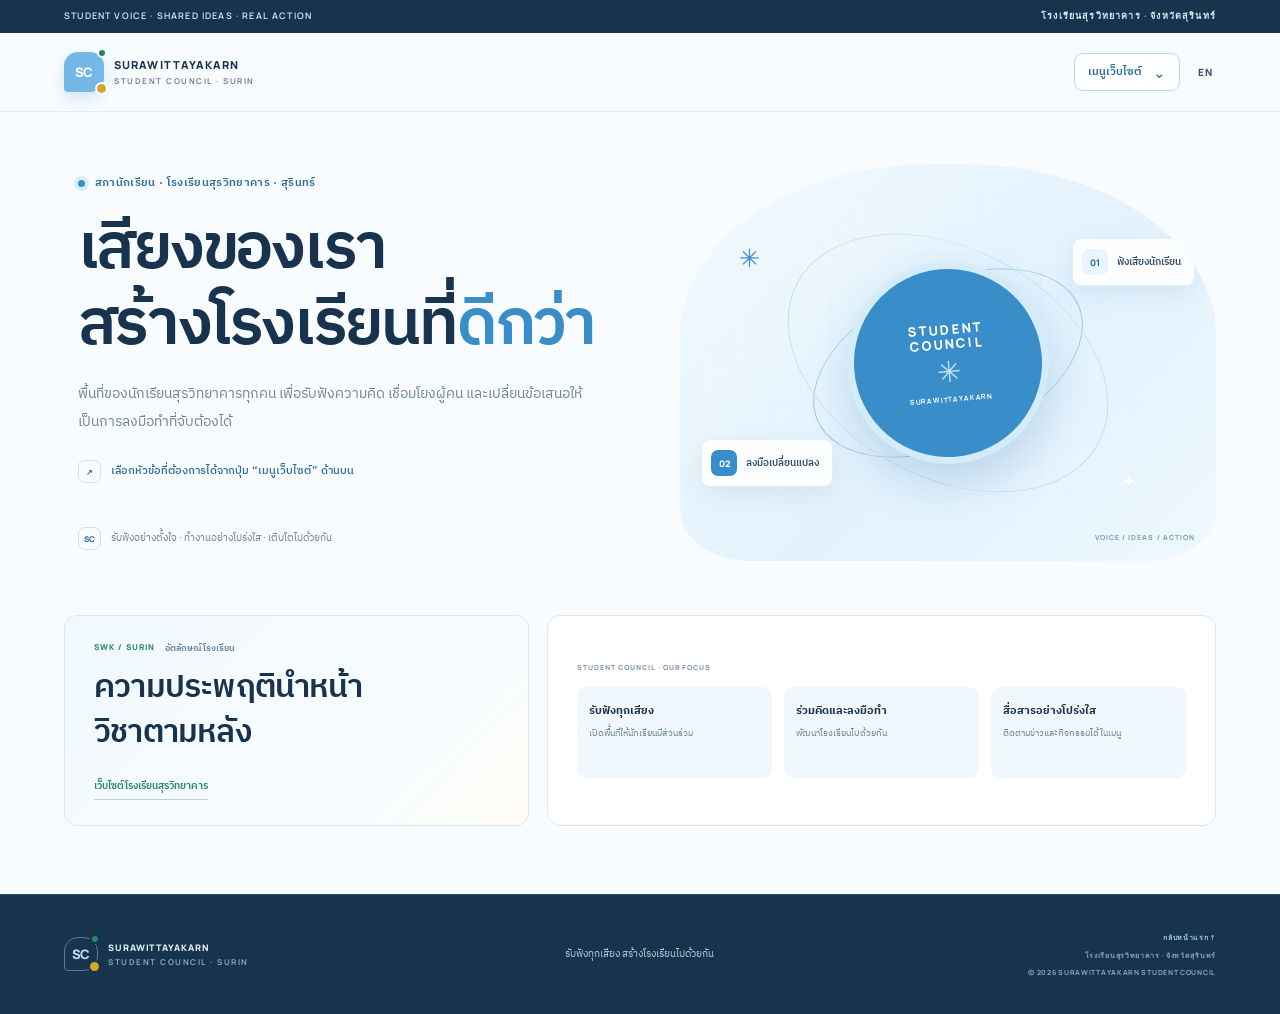
==== commit a093bce4: "Simplify homepage and add section menu pages" ====
--- a/index.html
+++ b/index.html
@@ -1,47 +1,36 @@
 <!doctype html>
 <html lang="th">
 <head>
-  <meta charset="utf-8">
-  <meta name="viewport" content="width=device-width, initial-scale=1">
-  <meta name="theme-color" content="#eaf6ff">
-  <meta name="description" content="เว็บไซต์สภานักเรียนโรงเรียนสุรวิทยาคาร จังหวัดสุรินทร์ พื้นที่รับฟังความคิดและร่วมสร้างการเปลี่ยนแปลง">
-  <title>สภานักเรียนสุรวิทยาคาร · สุรินทร์ | Surawittayakarn Student Council</title>
-  <link rel="preconnect" href="https://fonts.googleapis.com">
-  <link rel="preconnect" href="https://fonts.gstatic.com" crossorigin>
+  <meta charset="utf-8"><meta name="viewport" content="width=device-width, initial-scale=1"><meta name="theme-color" content="#eaf6ff">
+  <meta name="description" content="หน้าแรกสภานักเรียนโรงเรียนสุรวิทยาคาร จังหวัดสุรินทร์ เลือกดูข้อมูล ทีมงาน กิจกรรม และข่าวสารได้จากเมนูเว็บไซต์">
+  <title>สภานักเรียนสุรวิทยาคาร · สุรินทร์</title>
+  <link rel="preconnect" href="https://fonts.googleapis.com"><link rel="preconnect" href="https://fonts.gstatic.com" crossorigin>
   <link href="https://fonts.googleapis.com/css2?family=IBM+Plex+Sans+Thai:wght@300;400;500;600;700&family=Manrope:wght@400;500;600;700;800&display=swap" rel="stylesheet">
-  <link rel="icon" href="favicon.svg" type="image/svg+xml">
-  <link rel="stylesheet" href="styles.css">
+  <link rel="icon" href="favicon.svg" type="image/svg+xml"><link rel="stylesheet" href="styles.css">
 </head>
-<body>
-  <div class="topline"><span data-i18n="topline">STUDENT VOICE · SHARED IDEAS · REAL ACTION</span><a href="#contact" data-i18n="toplink">ส่งเสียงของคุณ <span aria-hidden="true">↗</span></a></div>
+<body>  <div class="topline"><span>STUDENT VOICE · SHARED IDEAS · REAL ACTION</span><span>โรงเรียนสุรวิทยาคาร · จังหวัดสุรินทร์</span></div>
   <header class="site-header">
-    <a class="brand" href="#home" aria-label="Surawittayakarn Student Council home">
-      <span class="brand-mark" aria-hidden="true"><span>SC</span><i></i></span>
-      <span class="brand-copy"><strong>SURAWITTAYAKARN</strong><small data-i18n="brandSub">STUDENT COUNCIL</small></span>
-    </a>
-    <button id="menuToggle" class="menu-toggle" aria-label="เปิดเมนู" aria-expanded="false"><span></span><span></span></button>
-    <nav id="siteNav" class="site-nav" aria-label="Main navigation">
-      <a href="#about" data-i18n="navAbout">รู้จักเรา</a>
-      <a href="#team" data-i18n="navTeam">ทีมสภา</a>
-      <a href="#work" data-i18n="navWork">โครงการ</a>
-      <a href="#news" data-i18n="navNews">ข่าวสาร</a>
-      <a href="#contact" data-i18n="navContact">ติดต่อ</a>
+    <a class="brand" href="index.html" aria-label="หน้าแรกสภานักเรียนสุรวิทยาคาร"><span class="brand-mark" aria-hidden="true"><span>SC</span><i></i></span><span class="brand-copy"><strong>SURAWITTAYAKARN</strong><small data-i18n="brandSub">STUDENT COUNCIL · SURIN</small></span></a>
+    <div class="header-actions">
+      <button id="menuToggle" class="menu-toggle" type="button" aria-label="เปิดเมนูเว็บไซต์" aria-expanded="false" aria-controls="siteNav"><span data-i18n="menuLabel">เมนูเว็บไซต์</span><i aria-hidden="true">⌄</i></button>
+      <button id="languageToggle" class="language-toggle" type="button" aria-label="Switch language">EN</button>
+    </div>
+    <nav id="siteNav" class="site-nav" aria-label="เมนูเว็บไซต์" hidden>
+      <a href="about.html"><span class="nav-number">01</span><span class="nav-copy"><strong data-i18n="menuAbout">รู้จักสภานักเรียน</strong><small>ABOUT THE COUNCIL</small></span><span class="nav-arrow">↗</span></a>
+      <a href="team.html"><span class="nav-number">02</span><span class="nav-copy"><strong data-i18n="menuTeam">ทีมสภานักเรียน</strong><small>STUDENT COUNCIL TEAM</small></span><span class="nav-arrow">↗</span></a>
+      <a href="activities.html"><span class="nav-number">03</span><span class="nav-copy"><strong data-i18n="menuActivities">กิจกรรมและโครงการ</strong><small>ACTIVITIES & PROJECTS</small></span><span class="nav-arrow">↗</span></a>
+      <a href="news.html"><span class="nav-number">04</span><span class="nav-copy"><strong data-i18n="menuNews">ข่าวสาร</strong><small>NEWS & UPDATES</small></span><span class="nav-arrow">↗</span></a>
+      <a href="gallery.html"><span class="nav-number">05</span><span class="nav-copy"><strong data-i18n="menuGallery">ภาพกิจกรรม</strong><small>PHOTO GALLERY</small></span><span class="nav-arrow">↗</span></a>
+      <a href="contact.html"><span class="nav-number">06</span><span class="nav-copy"><strong data-i18n="menuContact">ติดต่อและส่งความคิดเห็น</strong><small>CONTACT & FEEDBACK</small></span><span class="nav-arrow">↗</span></a>
     </nav>
-    <div class="header-actions">
-      <button id="languageToggle" class="language-toggle" aria-label="Switch language">EN</button>
-    </div>
   </header>
-
   <main>
-    <section id="home" class="hero section-wrap">
+<section id="home" class="hero section-wrap home-hero">
       <div class="hero-copy">
         <p class="eyebrow"><span class="eyebrow-dot"></span><span data-i18n="heroEyebrow">สภานักเรียน · โรงเรียนสุรวิทยาคาร · สุรินทร์</span></p>
         <h1 data-i18n="heroTitle">เสียงของเรา<br>สร้างโรงเรียนที่<span class="blue-text">ดีกว่า</span></h1>
         <p class="hero-lede" data-i18n="heroLead">พื้นที่ของนักเรียนทุกคน เพื่อรับฟังความคิด เชื่อมโยงผู้คน และเปลี่ยนข้อเสนอให้เป็นการลงมือทำที่จับต้องได้</p>
-        <div class="hero-actions">
-          <a class="button button-primary" href="#work"><span data-i18n="exploreWork">สำรวจโครงการ</span><span aria-hidden="true">↗</span></a>
-          <a class="text-link" href="#about"><span data-i18n="learnMore">รู้จักสภานักเรียน</span><span aria-hidden="true">↓</span></a>
-        </div>
+        <div class="hero-menu-hint"><span class="mini-mark">↗</span><span data-i18n="homeMenuHint">เลือกหัวข้อที่ต้องการได้จากปุ่ม “เมนูเว็บไซต์” ด้านบน</span></div>
         <div class="hero-footnote"><span class="mini-mark">SC</span><span data-i18n="heroFootnote">รับฟังอย่างตั้งใจ · ทำงานอย่างโปร่งใส · เติบโตไปด้วยกัน</span></div>
       </div>
       <div class="hero-visual" aria-label="Student council illustration">
@@ -53,89 +42,11 @@
         <span class="visual-caption">VOICE / IDEAS / ACTION</span>
       </div>
     </section>
-
-    <section class="principles-band" aria-label="Our principles">
-      <div><span class="principle-index">01</span><strong data-i18n="principleOne">ฟังทุกเสียง</strong><small data-i18n="principleOneSub">รับฟังด้วยความเข้าใจ</small></div>
-      <div><span class="principle-index">02</span><strong data-i18n="principleTwo">คิดร่วมกัน</strong><small data-i18n="principleTwoSub">เปิดพื้นที่ให้ทุกคนมีส่วนร่วม</small></div>
-      <div><span class="principle-index">03</span><strong data-i18n="principleThree">ทำให้เกิดขึ้น</strong><small data-i18n="principleThreeSub">สื่อสารความคืบหน้าอย่างโปร่งใส</small></div>
-    </section>
-
-    <section id="about" class="about-section section-wrap">
-      <div class="section-kicker"><span>01 / ABOUT</span><span data-i18n="aboutKicker">รู้จักสภานักเรียน</span></div>
-      <div class="about-layout">
-        <div><h2 data-i18n="aboutTitle">โรงเรียนที่ดีขึ้น<br>เริ่มจาก<span class="blue-text">การร่วมมือ</span></h2></div>
-        <div class="about-copy"><p data-i18n="aboutText">สภานักเรียนเป็นตัวแทนและพื้นที่กลางของนักเรียน เราประสานความคิดเห็นกับโรงเรียน สนับสนุนกิจกรรม และผลักดันแนวคิดที่ช่วยให้ชีวิตในโรงเรียนดีขึ้นสำหรับทุกคน</p><a class="underlined-link" href="#contact"><span data-i18n="shareIdea">แบ่งปันความคิดกับเรา</span><span aria-hidden="true">↗</span></a></div>
-      </div>
-      <div class="value-grid">
-        <article class="value-card"><span class="value-icon">◎</span><h3 data-i18n="valueListen">รับฟัง</h3><p data-i18n="valueListenText">เปิดใจต่อทุกมุมมอง และนำเสียงของนักเรียนไปสื่อสารอย่างสร้างสรรค์</p><span class="value-number">A / 01</span></article>
-        <article class="value-card"><span class="value-icon">⌘</span><h3 data-i18n="valueConnect">เชื่อมโยง</h3><p data-i18n="valueConnectText">ทำงานร่วมกันระหว่างนักเรียน คณะครู และชุมชนโรงเรียน</p><span class="value-number">B / 02</span></article>
-        <article class="value-card"><span class="value-icon">↗</span><h3 data-i18n="valueAct">ลงมือทำ</h3><p data-i18n="valueActText">เปลี่ยนไอเดียเป็นกิจกรรมและโครงการ พร้อมอัปเดตผลการดำเนินงาน</p><span class="value-number">C / 03</span></article>
-      </div>
-      <aside class="school-identity" aria-label="อัตลักษณ์โรงเรียนสุรวิทยาคาร">
-        <div class="identity-heading">
-          <div class="identity-kicker"><span>SWK / SURIN</span><span data-i18n="schoolIdentityKicker">อัตลักษณ์โรงเรียน</span></div>
-          <h3 data-i18n="schoolIdentityTitle">ความประพฤตินำหน้า<br>วิชาตามหลัง</h3>
-          <p data-i18n="schoolIdentityText">คติพจน์ของโรงเรียนที่ชวนให้เติบโตทั้งความประพฤติและการเรียนรู้</p>
-          <a class="identity-school-link" href="https://sura.ac.th/" target="_blank" rel="noopener noreferrer"><span data-i18n="schoolWebsite">เว็บไซต์โรงเรียนสุรวิทยาคาร</span><span aria-hidden="true">↗</span></a>
-        </div>
-        <div class="identity-details">
-          <div class="identity-philosophy"><span class="identity-label" data-i18n="schoolPhilosophyLabel">ปรัชญาการศึกษา</span><p data-i18n="schoolPhilosophy">นตฺถิ ปญฺญาสมา อาภา<br>แสงสว่างเสมอด้วยปัญญาไม่มี</p></div>
-          <div class="identity-rings" aria-label="ความหมายของวงแหวนโรงเรียนสามวง">
-            <span class="identity-label" data-i18n="ringLabel">ความหมายของวงแหวน 3 วง</span>
-            <div class="ring-list">
-              <div class="ring-item ring-academic"><i aria-hidden="true"></i><span data-i18n="ringAcademic">พุทธิศึกษา</span></div>
-              <div class="ring-item ring-ethics"><i aria-hidden="true"></i><span data-i18n="ringEthics">จริยศึกษา</span></div>
-              <div class="ring-item ring-physical"><i aria-hidden="true"></i><span data-i18n="ringPhysical">พลศึกษา</span></div>
-            </div>
-          </div>
-          <div class="identity-colors"><span class="identity-label" data-i18n="schoolColorsLabel">สีประจำโรงเรียน</span><div class="color-pair"><i aria-hidden="true"></i><i aria-hidden="true"></i><span data-i18n="schoolColorsText">เขียว · เหลือง</span></div><small data-i18n="schoolColorsNote">เติมสีโรงเรียนคู่กับโทนฟ้าหลักของเว็บไซต์</small></div>
-        </div>
-        <p class="identity-note" data-i18n="identityNote">สัญลักษณ์วงแหวนในหน้านี้เป็นภาพประกอบความหมาย ไม่ใช่ตราโรงเรียนฉบับทางการ</p>
-      </aside>
-    </section>
-
-    <section id="team" class="team-section">
-      <div class="section-wrap">
-        <div class="section-heading"><div><div class="section-kicker"><span>02 / PEOPLE</span><span data-i18n="teamKicker">ผู้แทนนักเรียน</span></div><h2 data-i18n="teamTitle">ทีมที่พร้อม<br><span class="blue-text">ทำงานเพื่อทุกคน</span></h2></div><p data-i18n="teamIntro">พบกับคณะกรรมการสภานักเรียนและทีมงานแต่ละฝ่าย เราทำงานร่วมกันเพื่อให้ความคิดของนักเรียนเดินหน้าได้จริง</p></div>
-        <div id="committeeGrid" class="committee-grid"></div>
-        <div class="section-tail"><span data-i18n="teamTail">โครงสร้างคณะกรรมการ</span><span>TEAM / 2026</span></div>
-      </div>
-    </section>
-
-    <section id="work" class="work-section section-wrap">
-      <div class="section-heading"><div><div class="section-kicker"><span>03 / WHAT WE DO</span><span data-i18n="workKicker">โครงการและกิจกรรม</span></div><h2 data-i18n="workTitle">ไอเดียที่กำลัง<br><span class="blue-text">เกิดขึ้นจริง</span></h2></div><p data-i18n="workIntro">ติดตามโครงการ กิจกรรม และประเด็นที่สภานักเรียนกำลังผลักดัน</p></div>
-      <div id="projectGrid" class="project-grid"></div>
-      <div class="section-tail"><span data-i18n="workTail">โครงการของสภานักเรียน</span><a href="#contact" data-i18n="suggestProject">เสนอไอเดียโครงการ ↗</a></div>
-    </section>
-
-    <section id="news" class="news-section">
-      <div class="section-wrap">
-        <div class="section-heading"><div><div class="section-kicker"><span>04 / UPDATES</span><span data-i18n="newsKicker">อัปเดตจากเรา</span></div><h2 data-i18n="newsTitle">ข่าวสารและ<br><span class="blue-text">เรื่องราวในโรงเรียน</span></h2></div><p data-i18n="newsIntro">ความเคลื่อนไหวล่าสุดจากสภานักเรียนและกิจกรรมที่ชวนทุกคนมามีส่วนร่วม</p></div>
-        <div id="newsGrid" class="news-grid"></div>
-      </div>
-    </section>
-
-    <section id="gallery" class="gallery-section section-wrap">
-      <div class="section-heading"><div><div class="section-kicker"><span>05 / MOMENTS</span><span data-i18n="galleryKicker">ภาพกิจกรรม</span></div><h2 data-i18n="galleryTitle">ช่วงเวลาที่เรา<br><span class="blue-text">สร้างไปด้วยกัน</span></h2></div><p data-i18n="galleryIntro">บันทึกภาพกิจกรรมและบรรยากาศการทำงานของสภานักเรียน</p></div>
-      <div id="galleryGrid" class="gallery-grid"></div>
-    </section>
-
-    <section id="contact" class="contact-section">
-      <div class="section-wrap contact-layout">
-        <div class="contact-copy"><div class="section-kicker"><span>06 / GET IN TOUCH</span><span data-i18n="contactKicker">ร่วมส่งเสียง</span></div><h2 data-i18n="contactTitle">มีไอเดียหรือ<br>อยากบอกอะไรกับเรา<span class="blue-text">ไหม?</span></h2><p data-i18n="contactText">ทุกความคิดเห็นช่วยให้เราเข้าใจสิ่งที่นักเรียนต้องการมากขึ้น ส่งข้อเสนอแนะหรือคำถามถึงทีมสภานักเรียนได้ที่นี่</p><div class="contact-aside"><span class="contact-aside-icon">↗</span><span data-i18n="contactAside">ข้อความของคุณจะถูกส่งถึงทีมสภานักเรียน</span></div></div>
-        <div class="contact-card"><span class="contact-card-mark">SC</span><div class="contact-card-copy"><span class="contact-card-label" data-i18n="contactCardLabel">OPEN CHANNEL · COMING SOON</span><h3 data-i18n="contactCardTitle">พื้นที่รับฟังความคิดเห็น</h3><p data-i18n="contactCardText">ช่องทางติดต่อของสภานักเรียนจะประกาศที่นี่เมื่อพร้อมให้บริการ</p></div><div class="contact-card-bottom"><span data-i18n="contactCardBottom">VOICE · IDEAS · ACTION</span><span>↗</span></div></div>
-      </div>
-    </section>
-  </main>
-
-  <footer class="site-footer">
-    <a class="brand footer-brand" href="#home"><span class="brand-mark"><span>SC</span><i></i></span><span class="brand-copy"><strong>SURAWITTAYAKARN</strong><small data-i18n="brandSub">STUDENT COUNCIL</small></span></a>
-    <p data-i18n="footerLine">รับฟังทุกเสียง สร้างโรงเรียนไปด้วยกัน</p>
-    <div class="footer-meta"><a href="#home">BACK TO TOP ↑</a><span data-i18n="footerSchool">โรงเรียนสุรวิทยาคาร · จังหวัดสุรินทร์</span><span>© <span id="year"></span> SURAWITTAYAKARN STUDENT COUNCIL</span></div>
-  </footer>
-
-  <dialog id="projectDialog" class="content-dialog" aria-labelledby="projectDialogTitle"><form method="dialog" class="content-dialog-close"><button aria-label="ปิด">×</button></form><div id="projectDetail" class="content-dialog-body"></div></dialog>
-
-  <script src="app.js"></script>
-</body>
+    <section class="home-highlights section-wrap" aria-label="ข้อมูลสำคัญ">
+      <div class="home-motto"><span class="identity-kicker"><span>SWK / SURIN</span><span data-i18n="schoolIdentityKicker">อัตลักษณ์โรงเรียน</span></span><h2 data-i18n="schoolIdentityTitle">ความประพฤตินำหน้า<br><span class="blue-text">วิชาตามหลัง</span></h2><a class="identity-school-link" data-i18n="schoolWebsite" href="https://sura.ac.th/" target="_blank" rel="noopener noreferrer">เว็บไซต์โรงเรียนสุรวิทยาคาร</a></div>
+      <div class="home-priorities"><span class="home-priority-label" data-i18n="homeFocus">STUDENT COUNCIL · OUR FOCUS</span><div><strong data-i18n="homeListen">รับฟังทุกเสียง</strong><small data-i18n="homeListenText">เปิดพื้นที่ให้นักเรียนมีส่วนร่วม</small></div><div><strong data-i18n="homeAct">ร่วมคิดและลงมือทำ</strong><small data-i18n="homeActText">พัฒนาโรงเรียนไปด้วยกัน</small></div><div><strong data-i18n="homeUpdates">สื่อสารอย่างโปร่งใส</strong><small data-i18n="homeUpdatesText">ติดตามข่าวและกิจกรรมได้ในเมนู</small></div></div>
+    </section>  </main>
+  <footer class="site-footer"><a class="brand footer-brand" href="index.html"><span class="brand-mark"><span>SC</span><i></i></span><span class="brand-copy"><strong>SURAWITTAYAKARN</strong><small data-i18n="brandSub">STUDENT COUNCIL · SURIN</small></span></a><p data-i18n="footerLine">รับฟังทุกเสียง สร้างโรงเรียนไปด้วยกัน</p><div class="footer-meta"><a href="index.html">กลับหน้าแรก ↑</a><span data-i18n="footerSchool">โรงเรียนสุรวิทยาคาร · จังหวัดสุรินทร์</span><span>© <span id="year"></span> SURAWITTAYAKARN STUDENT COUNCIL</span></div></footer>
+  <script src="app.js"></script></body>
 </html>
+
--- a/styles.css
+++ b/styles.css
@@ -36,12 +36,21 @@
 .brand-copy { display: block; line-height: 1.1; }
 .brand-copy strong { display: block; font: 800 11px/1.3 "Manrope", sans-serif; letter-spacing: .1em; }
 .brand-copy small { display: block; margin-top: 4px; color: var(--muted); font: 700 8px/1.2 "Manrope", sans-serif; letter-spacing: .19em; }
-.site-nav { display: flex; align-items: center; gap: clamp(10px, 2vw, 28px); margin-left: auto; }
-.site-nav a { padding: 9px 1px; color: var(--ink-soft); font-size: 12px; font-weight: 500; transition: color .18s ease; }
-.site-nav a:hover, .site-nav a:focus-visible { color: var(--blue); }
-.header-actions { display: flex; align-items: center; gap: 15px; }
+.site-nav { position: absolute; top: calc(100% + 9px); right: 5vw; width: min(430px,calc(100vw - 32px)); display: grid; grid-template-columns: 1fr 1fr; gap: 7px; padding: 10px; border: 1px solid var(--line); border-radius: 14px; background: rgba(255,255,255,.98); box-shadow: 0 20px 48px rgba(30,87,129,.16); }
+.site-nav[hidden] { display: none; }
+.site-nav a { min-width: 0; display: grid; grid-template-columns: 27px 1fr 13px; align-items: center; gap: 8px; padding: 11px 9px; border: 1px solid transparent; border-radius: 9px; color: var(--ink-soft); transition: background .18s ease,border-color .18s ease,color .18s ease; }
+.site-nav a:hover, .site-nav a:focus-visible { border-color: var(--line); background: var(--pale); color: var(--blue-dark); }
+.nav-number { width: 25px; height: 25px; display: grid; place-items: center; border-radius: 8px; background: var(--alice); color: var(--blue); font: 800 8px "Manrope",sans-serif; }
+.nav-copy { min-width: 0; display: flex; flex-direction: column; gap: 3px; }
+.nav-copy strong { overflow: hidden; color: var(--ink); font-size: 11px; font-weight: 600; text-overflow: ellipsis; white-space: nowrap; }
+.nav-copy small { overflow: hidden; color: #8299ac; font: 700 6px "Manrope",sans-serif; letter-spacing: .08em; text-overflow: ellipsis; white-space: nowrap; }
+.nav-arrow { color: var(--blue); font: 700 12px "Manrope",sans-serif; }
+.header-actions { display: flex; align-items: center; gap: 15px; margin-left: auto; }
 .language-toggle { border: 0; padding: 8px 3px; background: transparent; color: var(--ink-soft); cursor: pointer; font: 800 10px "Manrope", sans-serif; letter-spacing: .08em; }
-.menu-toggle { display: none; }
+.menu-toggle { min-height: 38px; display: inline-flex; align-items: center; justify-content: center; gap: 12px; border: 1px solid #b9d8ed; border-radius: 9px; padding: 8px 13px; background: #fff; color: var(--blue-dark); cursor: pointer; font-size: 11px; font-weight: 600; transition: background .18s ease,border-color .18s ease,transform .18s ease; }
+.menu-toggle:hover, .menu-toggle[aria-expanded="true"] { transform: translateY(-1px); border-color: var(--maya); background: var(--pale); }
+.menu-toggle i { font: normal 15px/1 "Manrope",sans-serif; transition: transform .18s ease; }
+.menu-toggle[aria-expanded="true"] i { transform: rotate(180deg); }
 
 .hero { min-height: 589px; padding-block: 68px 72px; display: grid; grid-template-columns: 1.03fr .97fr; align-items: center; gap: 3.6vw; }
 .hero-copy { padding-left: 2.4%; }
@@ -61,6 +70,23 @@
 .text-link, .underlined-link { display: inline-flex; align-items: center; gap: 12px; color: var(--ink-soft); font-size: 11px; font-weight: 600; }
 .text-link span:last-child { color: var(--blue); font: 700 17px "Manrope", sans-serif; }
 .hero-footnote { display: flex; align-items: center; gap: 10px; margin-top: 44px; color: var(--muted); font-size: 10px; }
+.hero-menu-hint { display: flex; align-items: center; gap: 10px; margin-top: 25px; color: var(--blue-dark); font-size: 11px; font-weight: 500; }
+.home-hero { min-height: 500px; padding-block: 52px 54px; }
+.home-highlights { display: grid; grid-template-columns: .82fr 1.18fr; gap: 18px; padding-bottom: 68px; }
+.home-motto, .home-priorities { min-height: 208px; padding: 25px 29px; border: 1px solid var(--line); border-radius: 13px; background: #fff; }
+.home-motto { background: linear-gradient(135deg,#f1f9fe,#f8fcff 72%,#fffdf4); }
+.home-motto .identity-kicker { margin-bottom: 9px; }
+.home-motto h2 { margin: 0 0 15px; font-size: clamp(22px,2.6vw,32px); line-height: 1.42; }
+.home-motto .identity-school-link { font-size: 10px; }
+.home-priorities { display: grid; grid-template-columns: 1fr 1fr 1fr; align-content: center; gap: 12px; }
+.home-priority-label { grid-column: 1 / -1; margin-bottom: 3px; color: #8299ac; font: 800 7px "Manrope",sans-serif; letter-spacing: .14em; }
+.home-priorities > div { min-height: 91px; padding: 15px 12px; border-radius: 9px; background: var(--pale); }
+.home-priorities strong, .home-priorities small { display: block; }
+.home-priorities strong { margin-bottom: 5px; font-size: 11px; }
+.home-priorities small { color: var(--muted); font-size: 9px; line-height: 1.7; }
+.page-back { display: flex; justify-content: space-between; align-items: center; gap: 15px; padding-block: 25px 0; color: #8299ac; font: 700 8px "Manrope",sans-serif; letter-spacing: .1em; }
+.page-back a { color: var(--blue-dark); font: 600 10px var(--font); letter-spacing: 0; }
+.page-back a:hover { text-decoration: underline; }
 .mini-mark { width: 23px; height: 23px; display: grid; place-items: center; border: 1px solid var(--columbia); border-radius: 7px; color: var(--blue-dark); font: 800 8px "Manrope", sans-serif; }
 .hero-visual { position: relative; min-height: 397px; display: grid; place-items: center; overflow: hidden; isolation: isolate; background: linear-gradient(135deg,#f3faff 0%,#e3f2fd 55%,#eef8ff 100%); border-radius: 47% 47% 13% 13% / 43% 43% 13% 13%; }
 .visual-grid { position: absolute; inset: 0; opacity: .34; background-image: linear-gradient(rgba(116,184,232,.22) 1px,transparent 1px),linear-gradient(90deg,rgba(116,184,232,.22) 1px,transparent 1px); background-size: 30px 30px; mask-image: radial-gradient(ellipse,black 5%,transparent 76%); }
@@ -227,20 +253,18 @@
 @keyframes note-float { 0%,100% { translate: 0 0; } 50% { translate: 0 -6px; } }
 
 @media (max-width: 900px) {
-  .site-header { padding-inline: 4vw; gap: 13px; }.site-nav { gap: 12px; }.site-nav a { font-size: 10px; }.header-actions { gap: 10px; }
-  .section-wrap { width: min(1180px, calc(100% - 8vw)); }.hero { min-height: 520px; gap: 2vw; }.hero-visual { min-height: 348px; }.visual-core { width: 174px; height: 174px; }.note-one { right: 0; }.note-two { left: 0; }
+  .site-header { padding-inline: 4vw; gap: 13px; }.site-nav { right: 4vw; }.header-actions { gap: 10px; }
+  .section-wrap { width: min(1180px, calc(100% - 8vw)); }.hero { min-height: 520px; gap: 2vw; }.home-hero { min-height: 470px; }.hero-visual { min-height: 348px; }.visual-core { width: 174px; height: 174px; }.note-one { right: 0; }.note-two { left: 0; }
   .contact-layout { gap: 6%; }.school-identity { grid-template-columns: 1fr; gap: 22px; }.identity-heading > p { max-width: 600px; }
 }
 @media (max-width: 680px) {
   html { scroll-padding-top: 74px; }.topline { padding-inline: 4vw; font-size: 7px; }.topline a { font-size: 9px; }
   .site-header { height: 66px; padding-inline: 5vw; }.brand-mark { width: 35px; height: 35px; }.brand-copy strong { font-size: 9px; }.brand-copy small { font-size: 7px; }
-  .menu-toggle { width: 34px; height: 34px; margin-left: auto; display: flex; flex-direction: column; justify-content: center; gap: 5px; padding: 8px; border: 1px solid var(--line); border-radius: 9px; background: white; cursor: pointer; }
-  .menu-toggle span { width: 100%; height: 1.5px; background: var(--ink); }
-  .site-nav { position: absolute; top: 65px; left: 0; right: 0; display: none; padding: 9px 5vw 17px; flex-direction: column; align-items: stretch; gap: 0; border-bottom: 1px solid var(--line); background: rgba(249,252,255,.98); box-shadow: 0 14px 22px rgba(30,87,129,.07); }
-  .site-nav.open { display: flex; }.site-nav a { padding: 10px 4px; font-size: 12px; }.header-actions { gap: 8px; }.language-toggle { font-size: 9px; }
-  .section-wrap { width: calc(100% - 10vw); }.hero { padding-block: 48px 46px; grid-template-columns: 1fr; gap: 15px; }.hero-copy { padding-left: 0; }.hero h1 { font-size: clamp(39px,11vw,57px); }.hero-lede { max-width: 480px; font-size: 12px; }.hero-footnote { margin-top: 27px; font-size: 9px; }
+  .menu-toggle { min-height: 35px; gap: 7px; padding: 7px 9px; font-size: 10px; }.site-nav { top: calc(100% + 7px); right: 5vw; width: min(430px,90vw); }.nav-copy strong { font-size: 10px; }.nav-copy small { font-size: 5.5px; }.header-actions { gap: 8px; }.language-toggle { font-size: 9px; }
+  .section-wrap { width: calc(100% - 10vw); }.hero { padding-block: 48px 46px; grid-template-columns: 1fr; gap: 15px; }.home-hero { min-height: 0; }.hero-copy { padding-left: 0; }.hero h1 { font-size: clamp(39px,11vw,57px); }.hero-lede { max-width: 480px; font-size: 12px; }.hero-footnote { margin-top: 27px; font-size: 9px; }.hero-menu-hint { margin-top: 18px; font-size: 10px; }
   .hero-visual { min-height: 310px; margin: 0 1%; }.visual-core { width: 155px; height: 155px; }.core-label { font-size: 12px; }.note-one { top: 46px; right: 1%; }.note-two { bottom: 44px; left: 0; }.visual-spark.spark-one { top: 48px; left: 8%; }
   .principles-band { padding: 20px 6vw; grid-template-columns: 1fr; gap: 12px; }.principles-band>div { grid-template-columns: 31px 1fr; column-gap: 11px; }.principle-index { width: 29px; height: 29px; }.principles-band strong { font-size: 11px; }.principles-band small { font-size: 9px; }
+  .home-highlights { padding-bottom: 45px; grid-template-columns: 1fr; gap: 11px; }.home-motto, .home-priorities { min-height: 0; padding: 20px 17px; }.home-priorities { grid-template-columns: 1fr; gap: 8px; }.home-priority-label { margin-bottom: 1px; }.home-priorities > div { min-height: 0; padding: 10px 12px; }.page-back { padding-top: 17px; font-size: 6px; }
   .about-section, .work-section, .gallery-section { padding-block: 70px; }.about-layout { grid-template-columns: 1fr; gap: 19px; }.about-layout h2, .section-heading h2 { font-size: 34px; }.about-copy p { font-size: 11px; }.value-grid { grid-template-columns: 1fr; gap: 10px; margin-top: 28px; }.value-card { min-height: 148px; padding: 17px; }.value-icon { margin-bottom: 8px; }.value-card h3 { font-size: 13px; }.value-card p { margin-bottom: 12px; }
   .team-section, .news-section { padding-block: 67px; }.section-heading { display: block; margin-bottom: 25px; }.section-heading>p { max-width: 430px; margin-top: 15px; font-size: 10px; }.committee-grid, .project-grid, .news-grid { grid-template-columns: 1fr; gap: 11px; }.committee-card { min-height: 125px; }.project-card { min-height: 210px; }.news-grid { gap: 14px; }.news-image { height: 165px; }.section-tail { font-size: 8px; }.content-dialog-body { padding: 25px 20px; }
   .gallery-grid { grid-template-columns: 1fr 1fr; grid-template-rows: 155px 110px 110px; gap: 9px; }.gallery-card:first-child { grid-column: span 2; grid-row: auto; }
